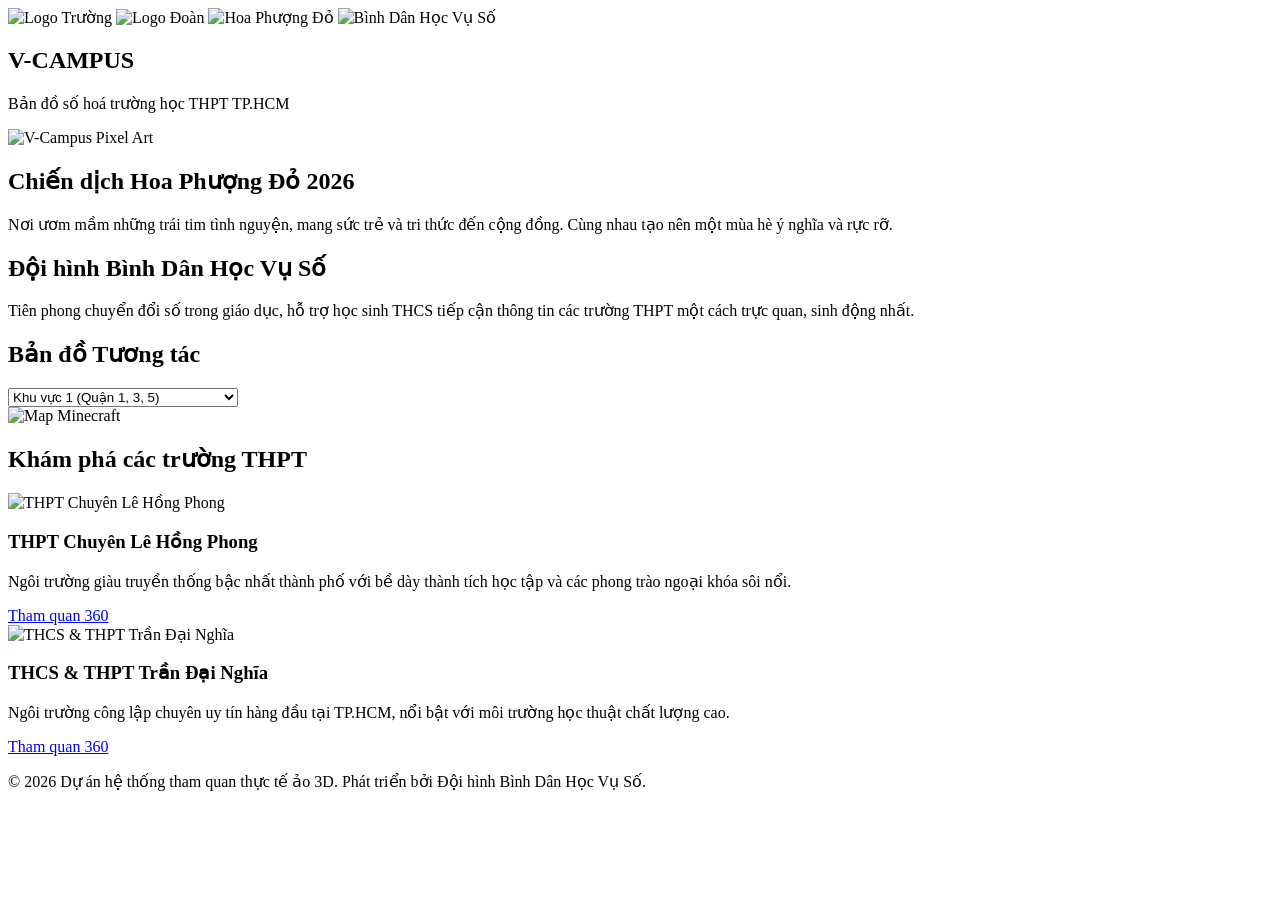
==== index.html @ 975e4f06 "Add files via upload" ====
<!DOCTYPE html>
<html lang="vi">
<head>
    <meta charset="UTF-8">
    <meta name="viewport" content="width=device-width, initial-scale=1.0">
    <title>V-CAMPUS | Hệ thống Tham quan Thực tế ảo</title>
    <link href="https://fonts.googleapis.com/css2?family=Inter:wght@400;600;800;900&display=swap" rel="stylesheet">
    <link rel="stylesheet" href="assets/css/style.css">
</head>
<body>

    <header class="header">
        <div class="container logo-container">
            <img src="assets/images/logos/truong.png" alt="Logo Trường" class="logo">
            <img src="assets/images/logos/doan.png" alt="Logo Đoàn" class="logo">
            <img src="assets/images/logos/hpd.png" alt="Hoa Phượng Đỏ" class="logo">
            <img src="assets/images/logos/bdhvs.png" alt="Bình Dân Học Vụ Số" class="logo watermark">
        </div>
    </header>

    <main class="container">

        <section class="hero-section">
            <h1 class="hero-title">V-CAMPUS</h1>
            <p class="hero-subtitle">Bản đồ số hoá trường học THPT TP.HCM</p>
            <img src="assets/images/anhchinh.png" alt="V-Campus Pixel Art" class="hero-image">
        </section>
        
        <section class="info-section">
            <div class="info-box campaign-hpd">
                <h2>Chiến dịch Hoa Phượng Đỏ 2026</h2>
                <p>Nơi ươm mầm những trái tim tình nguyện, mang sức trẻ và tri thức đến cộng đồng. Cùng nhau tạo nên một mùa hè ý nghĩa và rực rỡ.</p>
            </div>
            <div class="info-box squad-bdhvs">
                <h2>Đội hình Bình Dân Học Vụ Số</h2>
                <p>Tiên phong chuyển đổi số trong giáo dục, hỗ trợ học sinh THCS tiếp cận thông tin các trường THPT một cách trực quan, sinh động nhất.</p>
            </div>
        </section>

        <section class="map-section">
            <div class="map-header">
                <h2>Bản đồ Tương tác</h2>
                <select id="mapSelector" class="map-selector" aria-label="Chọn map">
                    <option value="khu_vuc_1">Khu vực 1 (Quận 1, 3, 5)</option>
                    <option value="khu_vuc_2">Khu vực 2 (Quận 10, 11, Tân Bình)</option>
                </select>
            </div>

            <div class="map-container" id="mapContainer">
                <img id="currentMapImage" src="assets/images/maps/map.jpg" alt="Map Minecraft" class="map-image">
                <div id="mapPinsArea"></div>
            </div>
        </section>

        <section class="schools-section">
            <h2 class="section-title">Khám phá các trường THPT</h2>
            <div class="card-grid">
                
                <div class="school-card">
                    <img src="assets/images/schools/lhp.png" alt="THPT Chuyên Lê Hồng Phong">
                    <div class="card-content">
                        <h3>THPT Chuyên Lê Hồng Phong</h3>
                        <p>Ngôi trường giàu truyền thống bậc nhất thành phố với bề dày thành tích học tập và các phong trào ngoại khóa sôi nổi.</p>
                        <a href="tour360.html?id=lehongphong" class="btn-primary">Tham quan 360</a>
                    </div>
                </div>

                <div class="school-card">
                    <img src="assets/images/schools/tdn.png" alt="THCS & THPT Trần Đại Nghĩa">
                    <div class="card-content">
                        <h3>THCS & THPT Trần Đại Nghĩa</h3>
                        <p>Ngôi trường công lập chuyên uy tín hàng đầu tại TP.HCM, nổi bật với môi trường học thuật chất lượng cao.</p>
                        <a href="tour360.html?id=trandainghia" class="btn-primary">Tham quan 360</a>
                    </div>
                </div>

            </div>
        </section>

    </main>

    <footer>
        <div class="container text-center">
            <p>© 2026 Dự án hệ thống tham quan thực tế ảo 3D. Phát triển bởi Đội hình Bình Dân Học Vụ Số.</p>
        </div>
    </footer>

    <script src="assets/js/main.js"></script>
</body>
</html>
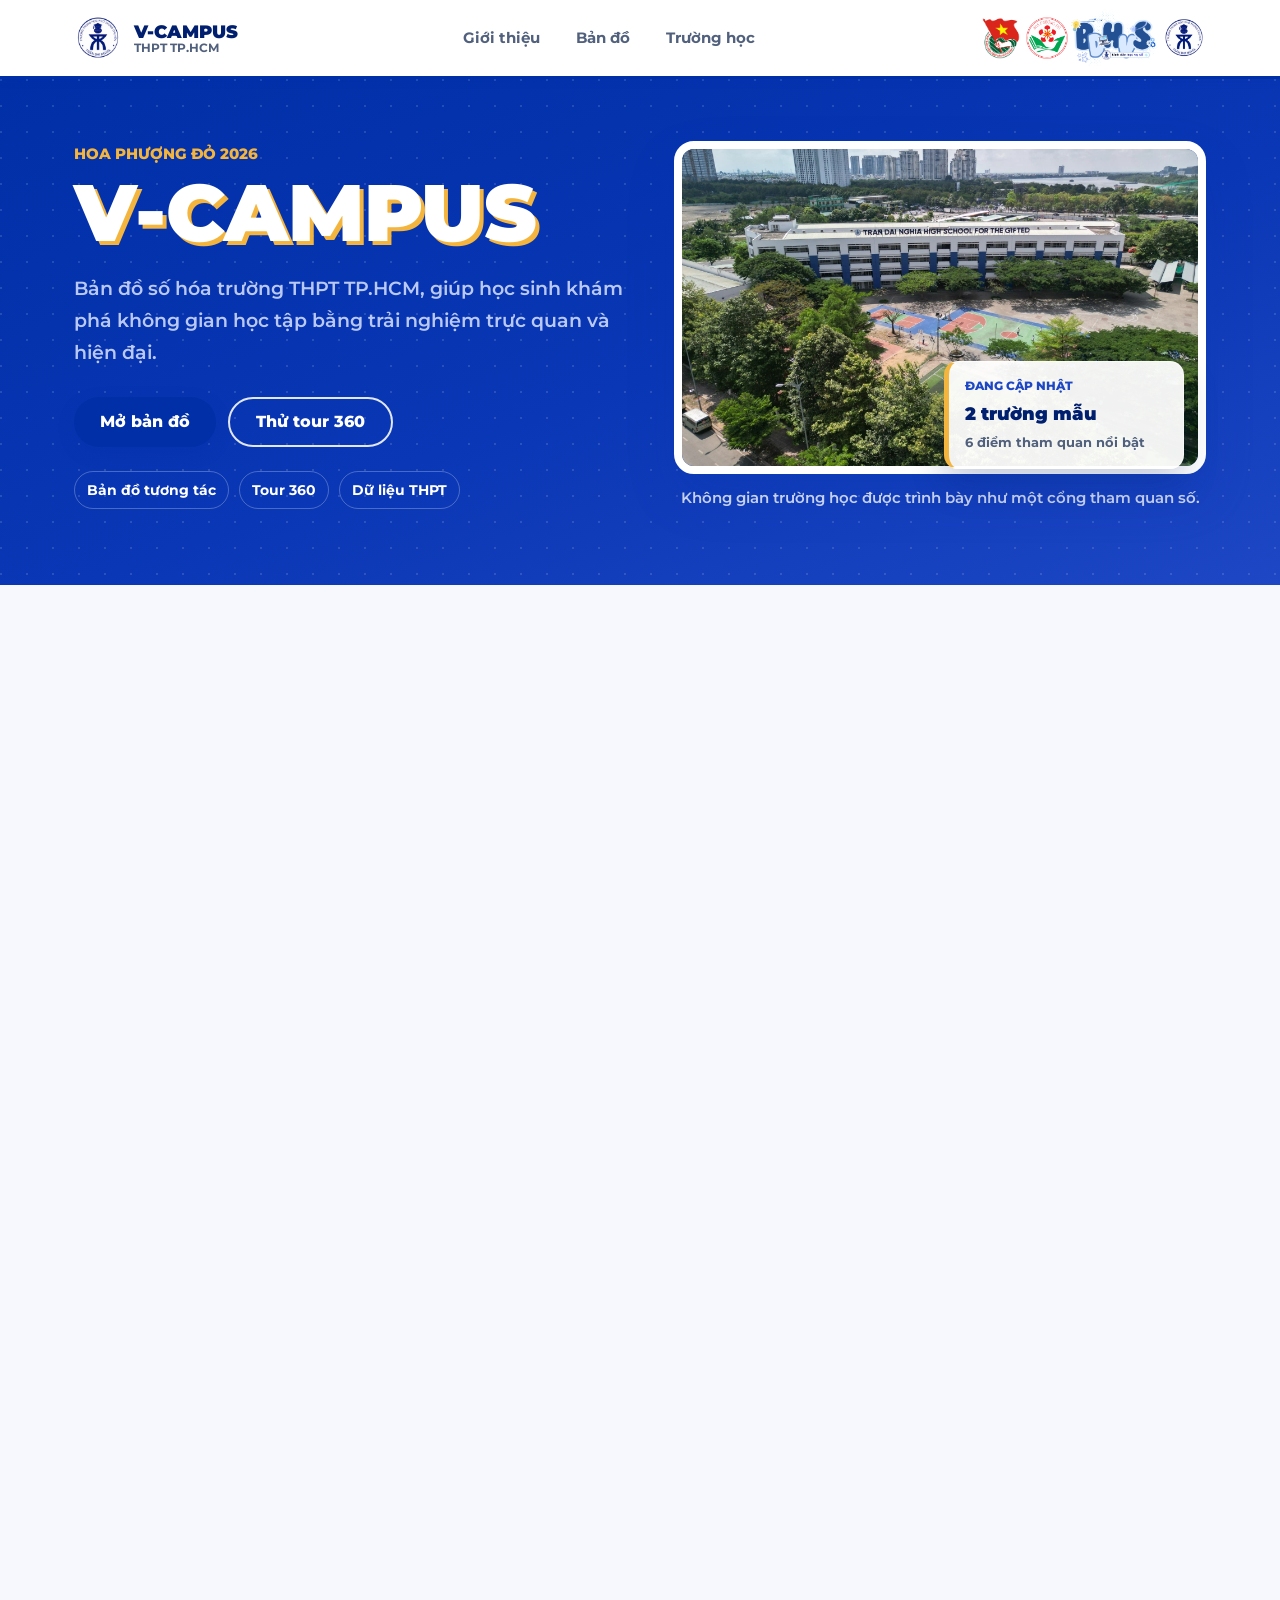
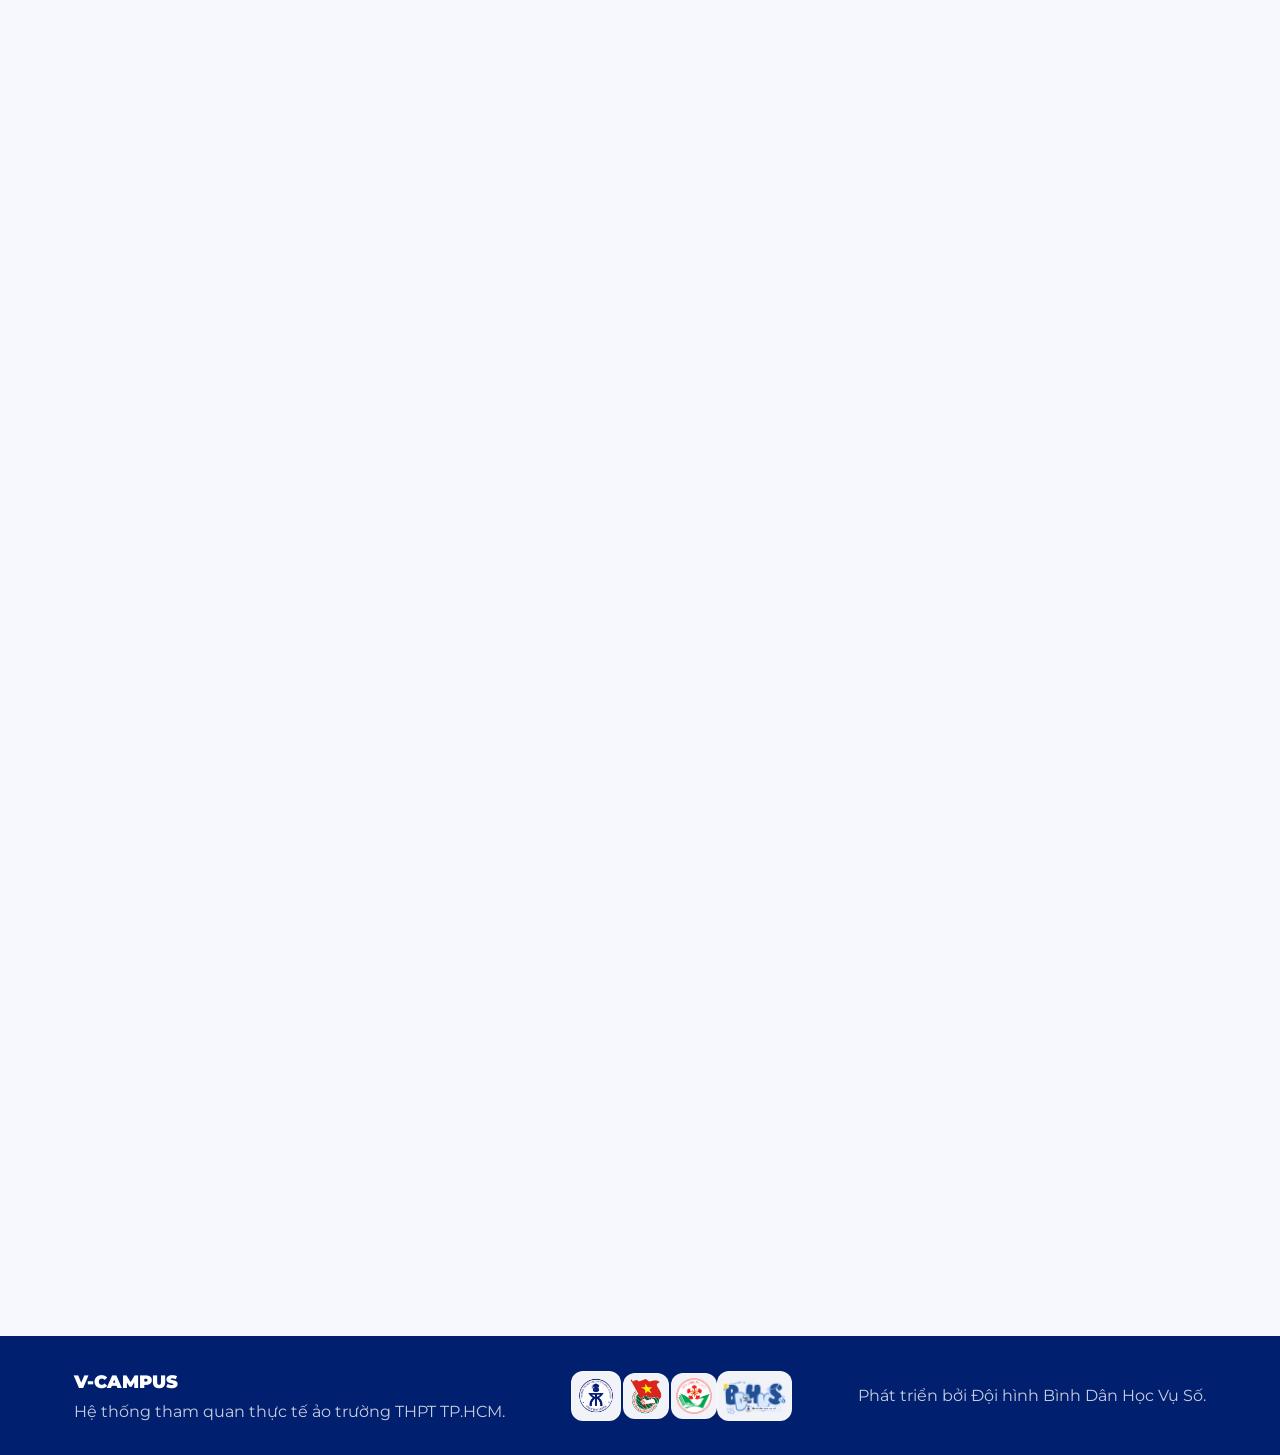
==== commit c1b77b99: "Update index.html" ====
--- a/index.html
+++ b/index.html
@@ -3,88 +3,197 @@
 <head>
     <meta charset="UTF-8">
     <meta name="viewport" content="width=device-width, initial-scale=1.0">
-    <title>V-CAMPUS | Hệ thống Tham quan Thực tế ảo</title>
-    <link href="https://fonts.googleapis.com/css2?family=Inter:wght@400;600;800;900&display=swap" rel="stylesheet">
+    <meta name="description" content="V-CAMPUS - bản đồ số hóa và trải nghiệm tham quan ảo các trường THPT tại TP.HCM.">
+    <title>V-CAMPUS | Bản đồ số hóa trường THPT TP.HCM</title>
+    <link href="https://fonts.googleapis.com/css2?family=Montserrat:wght@400;500;600;700;800;900&display=swap" rel="stylesheet">
     <link rel="stylesheet" href="assets/css/style.css">
 </head>
-<body>
+<body data-page="home">
+    <header class="site-header">
+        <div class="container header-inner">
+            <a class="brand" href="index.html" aria-label="V-CAMPUS trang chủ">
+                <img src="assets/images/logos/truong.png" alt="Logo Trường THPT chuyên Trần Đại Nghĩa" class="brand-logo">
+                <span class="brand-text">
+                    <strong>V-CAMPUS</strong>
+                    <small>THPT TP.HCM</small>
+                </span>
+            </a>
 
-    <header class="header">
-        <div class="container logo-container">
-            <img src="assets/images/logos/truong.png" alt="Logo Trường" class="logo">
-            <img src="assets/images/logos/doan.png" alt="Logo Đoàn" class="logo">
-            <img src="assets/images/logos/hpd.png" alt="Hoa Phượng Đỏ" class="logo">
-            <img src="assets/images/logos/bdhvs.png" alt="Bình Dân Học Vụ Số" class="logo watermark">
+            <nav class="site-nav" aria-label="Điều hướng chính">
+                <a href="#gioi-thieu">Giới thiệu</a>
+                <a href="#ban-do">Bản đồ</a>
+                <a href="#truong-hoc">Trường học</a>
+            </nav>
+
+            <div class="partner-logos" aria-label="Đơn vị đồng hành">
+                <img src="assets/images/logos/doan.png" alt="Logo Đoàn Thanh niên">
+                <img src="assets/images/logos/hpd.png" alt="Logo Hoa Phượng Đỏ">
+                <img src="assets/images/logos/bdhvs-tight.png" alt="Logo Bình Dân Học Vụ Số" class="logo-bdhvs">
+                <img src="assets/images/logos/truong.png" alt="Logo Trường THPT chuyên Trần Đại Nghĩa" class="logo-tdn">
+            </div>
         </div>
     </header>
 
-    <main class="container">
+    <main>
+        <section class="hero-section">
+            <div class="container hero-grid">
+                <div class="hero-copy">
+                    <p class="eyebrow">Hoa Phượng Đỏ 2026</p>
+                    <h1 class="hero-title">V-CAMPUS</h1>
+                    <p class="hero-subtitle">Bản đồ số hóa trường THPT TP.HCM, giúp học sinh khám phá không gian học tập bằng trải nghiệm trực quan và hiện đại.</p>
+                    <div class="hero-actions" aria-label="Hành động chính">
+                        <a href="#ban-do" class="btn btn-primary">Mở bản đồ</a>
+                        <a href="tour360.html?id=trandainghia" class="btn btn-ghost">Thử tour 360</a>
+                    </div>
+                    <div class="hero-tags" aria-label="Điểm nổi bật">
+                        <span>Bản đồ tương tác</span>
+                        <span>Tour 360</span>
+                        <span>Dữ liệu THPT</span>
+                    </div>
+                </div>
 
-        <section class="hero-section">
-            <h1 class="hero-title">V-CAMPUS</h1>
-            <p class="hero-subtitle">Bản đồ số hoá trường học THPT TP.HCM</p>
-            <img src="assets/images/anhchinh.png" alt="V-Campus Pixel Art" class="hero-image">
-        </section>
-        
-        <section class="info-section">
-            <div class="info-box campaign-hpd">
-                <h2>Chiến dịch Hoa Phượng Đỏ 2026</h2>
-                <p>Nơi ươm mầm những trái tim tình nguyện, mang sức trẻ và tri thức đến cộng đồng. Cùng nhau tạo nên một mùa hè ý nghĩa và rực rỡ.</p>
-            </div>
-            <div class="info-box squad-bdhvs">
-                <h2>Đội hình Bình Dân Học Vụ Số</h2>
-                <p>Tiên phong chuyển đổi số trong giáo dục, hỗ trợ học sinh THCS tiếp cận thông tin các trường THPT một cách trực quan, sinh động nhất.</p>
+                <figure class="hero-media">
+                    <img src="assets/images/anhchinh.png" alt="Toàn cảnh Trường THPT chuyên Trần Đại Nghĩa nhìn từ trên cao">
+                    <div class="hero-floating-panel" aria-label="Thông tin nhanh V-CAMPUS">
+                        <span>Đang cập nhật</span>
+                        <strong>2 trường mẫu</strong>
+                        <small>6 điểm tham quan nổi bật</small>
+                    </div>
+                    <figcaption>Không gian trường học được trình bày như một cổng tham quan số.</figcaption>
+                </figure>
             </div>
         </section>
 
-        <section class="map-section">
-            <div class="map-header">
-                <h2>Bản đồ Tương tác</h2>
-                <select id="mapSelector" class="map-selector" aria-label="Chọn map">
-                    <option value="khu_vuc_1">Khu vực 1 (Quận 1, 3, 5)</option>
-                    <option value="khu_vuc_2">Khu vực 2 (Quận 10, 11, Tân Bình)</option>
-                </select>
+        <section class="container info-section reveal" id="gioi-thieu">
+            <div class="section-heading">
+                <p class="section-kicker">Định hướng dự án</p>
+                <h2>Học sinh xem trường trước khi đặt chân đến trường</h2>
             </div>
 
-            <div class="map-container" id="mapContainer">
-                <img id="currentMapImage" src="assets/images/maps/map.jpg" alt="Map Minecraft" class="map-image">
-                <div id="mapPinsArea"></div>
+            <div class="info-grid">
+                <article class="info-panel campaign-hpd">
+                    <span class="panel-label">Chiến dịch</span>
+                    <h3>Hoa Phượng Đỏ 2026</h3>
+                    <p>Nơi sức trẻ tình nguyện kết nối với tri thức số, tạo nên một kênh tham khảo gần gũi cho học sinh THCS khi tìm hiểu môi trường THPT.</p>
+                </article>
+
+                <article class="info-panel squad-bdhvs">
+                    <span class="panel-label">Đội hình</span>
+                    <h3>Bình Dân Học Vụ Số</h3>
+                    <p>Tiên phong đưa chuyển đổi số vào hoạt động hướng nghiệp, giúp thông tin trường học trở nên sinh động, dễ tiếp cận và dễ so sánh hơn.</p>
+                </article>
+            </div>
+
+            <div class="process-strip" aria-label="Quy trình khám phá V-CAMPUS">
+                <div>
+                    <span>01</span>
+                    <strong>Chọn khu vực</strong>
+                    <p>Lọc nhanh cụm trường theo bản đồ minh họa.</p>
+                </div>
+                <div>
+                    <span>02</span>
+                    <strong>Xem thông tin</strong>
+                    <p>Đọc mô tả ngắn, quận và điểm nổi bật.</p>
+                </div>
+                <div>
+                    <span>03</span>
+                    <strong>Mở tour 360</strong>
+                    <p>Quan sát các điểm chính trong khuôn viên.</p>
+                </div>
             </div>
         </section>
 
-        <section class="schools-section">
-            <h2 class="section-title">Khám phá các trường THPT</h2>
-            <div class="card-grid">
-                
-                <div class="school-card">
-                    <img src="assets/images/schools/lhp.png" alt="THPT Chuyên Lê Hồng Phong">
-                    <div class="card-content">
-                        <h3>THPT Chuyên Lê Hồng Phong</h3>
-                        <p>Ngôi trường giàu truyền thống bậc nhất thành phố với bề dày thành tích học tập và các phong trào ngoại khóa sôi nổi.</p>
-                        <a href="tour360.html?id=lehongphong" class="btn-primary">Tham quan 360</a>
+        <section class="container map-section reveal" id="ban-do" aria-labelledby="mapTitle">
+            <div class="map-header">
+                <div class="section-heading">
+                    <p class="section-kicker">Khám phá theo khu vực</p>
+                    <h2 id="mapTitle">Bản đồ tương tác</h2>
+                </div>
+
+                <label class="selector-wrap" for="mapSelector">
+                    <span>Khu vực</span>
+                    <select id="mapSelector" class="map-selector">
+                        <option value="khu_vuc_1">Khu vực 1 - Trung tâm</option>
+                        <option value="khu_vuc_2">Khu vực 2 - Mở rộng</option>
+                    </select>
+                </label>
+            </div>
+
+            <div class="map-layout">
+                <div class="map-container" id="mapContainer">
+                    <img id="currentMapImage" src="assets/images/maps/map.png" alt="Bản đồ minh họa các điểm trường THPT" class="map-image">
+                    <div id="mapPinsArea" class="map-pins" aria-label="Các điểm trường trên bản đồ"></div>
+                    <div class="map-legend" aria-label="Chú giải bản đồ">
+                        <span><i class="dot dot-school"></i> Điểm trường</span>
+                        <span><i class="dot dot-active"></i> Đang chọn</span>
                     </div>
                 </div>
 
-                <div class="school-card">
-                    <img src="assets/images/schools/tdn.png" alt="THCS & THPT Trần Đại Nghĩa">
-                    <div class="card-content">
-                        <h3>THCS & THPT Trần Đại Nghĩa</h3>
-                        <p>Ngôi trường công lập chuyên uy tín hàng đầu tại TP.HCM, nổi bật với môi trường học thuật chất lượng cao.</p>
-                        <a href="tour360.html?id=trandainghia" class="btn-primary">Tham quan 360</a>
-                    </div>
-                </div>
-
+                <aside class="map-details" id="mapDetails" aria-live="polite">
+                    <span class="badge">Đang chọn</span>
+                    <h3>THPT chuyên Trần Đại Nghĩa</h3>
+                    <p>Chọn một điểm trên bản đồ để xem nhanh thông tin trường và mở trải nghiệm tham quan 360.</p>
+                    <a class="btn btn-primary" href="tour360.html?id=trandainghia">Mở tour 360</a>
+                </aside>
             </div>
         </section>
 
+        <section class="container schools-section" id="truong-hoc" aria-labelledby="schoolsTitle">
+            <div class="section-heading centered reveal">
+                <p class="section-kicker">Danh sách trường</p>
+                <h2 id="schoolsTitle">Khám phá các trường THPT</h2>
+            </div>
+
+            <div class="card-grid">
+                <article class="school-card reveal">
+                    <img src="assets/images/schools/lhp.png" alt="Khuôn viên Trường THPT chuyên Lê Hồng Phong">
+                    <div class="card-content">
+                        <span class="badge">Quận 5</span>
+                        <h3>THPT Chuyên Lê Hồng Phong</h3>
+                        <p>Ngôi trường giàu truyền thống bậc nhất thành phố với bề dày thành tích học tập và các phong trào ngoại khóa sôi nổi.</p>
+                        <div class="card-meta" aria-label="Thông tin nhanh">
+                            <span>Tour 360</span>
+                            <span>Trung tâm</span>
+                            <span>Ảnh thật</span>
+                        </div>
+                        <a href="tour360.html?id=lehongphong" class="btn btn-primary">Tham quan 360</a>
+                    </div>
+                </article>
+
+                <article class="school-card reveal">
+                    <img src="assets/images/schools/tdn.png" alt="Mặt tiền Trường THPT chuyên Trần Đại Nghĩa">
+                    <div class="card-content">
+                        <span class="badge">TP. Thủ Đức</span>
+                        <h3>THPT Chuyên Trần Đại Nghĩa</h3>
+                        <p>Môi trường học thuật chất lượng cao, nổi bật với định hướng phát triển năng lực, ngoại ngữ và trải nghiệm học sinh toàn diện.</p>
+                        <div class="card-meta" aria-label="Thông tin nhanh">
+                            <span>Tour 360</span>
+                            <span>Khu mới</span>
+                            <span>Bản đồ số</span>
+                        </div>
+                        <a href="tour360.html?id=trandainghia" class="btn btn-primary">Tham quan 360</a>
+                    </div>
+                </article>
+            </div>
+        </section>
     </main>
 
-    <footer>
-        <div class="container text-center">
-            <p>© 2026 Dự án hệ thống tham quan thực tế ảo 3D. Phát triển bởi Đội hình Bình Dân Học Vụ Số.</p>
+    <footer class="site-footer">
+        <div class="container footer-inner">
+            <div>
+                <strong>V-CAMPUS</strong>
+                <p>Hệ thống tham quan thực tế ảo trường THPT TP.HCM.</p>
+            </div>
+            <div class="footer-logos" aria-label="Logo đơn vị đồng hành">
+                <img src="assets/images/logos/truong.png" alt="Logo Trường THPT chuyên Trần Đại Nghĩa" class="logo-tdn">
+                <img src="assets/images/logos/doan.png" alt="Logo Đoàn Thanh niên">
+                <img src="assets/images/logos/hpd.png" alt="Logo Hoa Phượng Đỏ">
+                <img src="assets/images/logos/bdhvs-tight.png" alt="Logo Bình Dân Học Vụ Số" class="logo-bdhvs">
+            </div>
+            <p>Phát triển bởi Đội hình Bình Dân Học Vụ Số.</p>
         </div>
     </footer>
 
     <script src="assets/js/main.js"></script>
 </body>
-</html>+</html>
--- a/assets/css/style.css
+++ b/assets/css/style.css
@@ -0,0 +1,1075 @@
+:root {
+    --klein: #002FA7;
+    --klein-deep: #001F6E;
+    --klein-600: #1D47C4;
+    --klein-400: #5C7BE0;
+    --klein-200: #B9C8F4;
+    --klein-50: #EEF2FD;
+    --paper: #F6F8FE;
+    --white: #FFFFFF;
+    --gold: #F4B53F;
+    --hpd-red: #E63946;
+    --ink: #0E1B3D;
+    --ink-soft: #51607D;
+    --line: #E3E9F8;
+    --radius: 16px;
+    --shadow-sm: 0 2px 10px rgba(0, 47, 167, .06);
+    --shadow-md: 0 12px 30px rgba(0, 47, 167, .10);
+    --shadow-lg: 0 22px 50px rgba(0, 47, 167, .16);
+}
+
+* {
+    box-sizing: border-box;
+    margin: 0;
+    padding: 0;
+}
+
+html {
+    scroll-behavior: smooth;
+}
+
+body {
+    background: var(--paper);
+    color: var(--ink);
+    font-family: Montserrat, "Segoe UI", Arial, sans-serif;
+    font-size: 1.02rem;
+    line-height: 1.7;
+    letter-spacing: 0;
+}
+
+img {
+    display: block;
+    max-width: 100%;
+}
+
+a {
+    color: inherit;
+}
+
+button,
+select,
+a {
+    -webkit-tap-highlight-color: transparent;
+}
+
+button:focus-visible,
+select:focus-visible,
+a:focus-visible {
+    outline: 3px solid var(--klein-400);
+    outline-offset: 3px;
+}
+
+.container {
+    max-width: 1180px;
+    margin: 0 auto;
+    padding: 0 24px;
+}
+
+.site-header {
+    position: sticky;
+    top: 0;
+    z-index: 50;
+    background: rgba(255, 255, 255, .94);
+    border-bottom: 3px solid var(--klein);
+    box-shadow: var(--shadow-sm);
+    backdrop-filter: blur(14px);
+}
+
+.header-inner {
+    min-height: 76px;
+    display: grid;
+    grid-template-columns: auto 1fr auto;
+    align-items: center;
+    gap: 24px;
+}
+
+.brand {
+    display: inline-flex;
+    align-items: center;
+    gap: 12px;
+    color: var(--klein-deep);
+    text-decoration: none;
+}
+
+.brand-logo {
+    width: 48px;
+    height: 48px;
+    object-fit: contain;
+}
+
+.brand-text {
+    display: grid;
+    line-height: 1.1;
+}
+
+.brand-text strong {
+    font-size: 1.1rem;
+    font-weight: 900;
+}
+
+.brand-text small {
+    color: var(--ink-soft);
+    font-size: .76rem;
+    font-weight: 700;
+}
+
+.site-nav {
+    display: flex;
+    justify-content: center;
+    gap: 10px;
+}
+
+.site-nav a {
+    border-radius: 999px;
+    color: var(--ink-soft);
+    font-size: .95rem;
+    font-weight: 700;
+    padding: 8px 13px;
+    text-decoration: none;
+    transition: background .2s ease, color .2s ease;
+}
+
+.site-nav a:hover {
+    background: var(--klein-50);
+    color: var(--klein);
+}
+
+.partner-logos {
+    display: flex;
+    align-items: center;
+    justify-content: flex-end;
+    gap: 4px;
+}
+
+.partner-logos img {
+    width: 42px;
+    height: 42px;
+    object-fit: contain;
+}
+
+.partner-logos .logo-bdhvs {
+    width: auto;
+    height: 56px;
+    margin-left: -2px;
+    object-fit: contain;
+}
+
+.partner-logos .logo-tdn {
+    width: 44px;
+    height: 44px;
+    margin-left: -1px;
+    object-fit: contain;
+}
+
+.hero-section {
+    position: relative;
+    width: 100%;
+    margin: 0 0 58px;
+    overflow: hidden;
+    background:
+        radial-gradient(circle at 1px 1px, rgba(255, 255, 255, .13) 1px, transparent 0) 0 0 / 26px 26px,
+        linear-gradient(160deg, var(--klein) 0%, #0A37B5 55%, var(--klein-600) 100%);
+    color: var(--white);
+}
+
+.hero-grid {
+    display: grid;
+    grid-template-columns: minmax(0, 1fr) minmax(320px, .95fr);
+    align-items: center;
+    gap: 40px;
+    padding-top: 62px;
+    padding-bottom: 74px;
+}
+
+.eyebrow,
+.section-kicker,
+.panel-label {
+    color: var(--gold);
+    font-size: .92rem;
+    font-weight: 800;
+    text-transform: uppercase;
+}
+
+.hero-title {
+    margin-top: 8px;
+    color: var(--white);
+    font-size: 5rem;
+    font-weight: 900;
+    line-height: .95;
+    text-shadow: 4px 4px 0 var(--gold);
+}
+
+.hero-subtitle {
+    max-width: 620px;
+    margin-top: 22px;
+    color: var(--klein-200);
+    font-size: 1.18rem;
+    font-weight: 600;
+}
+
+.hero-actions {
+    display: flex;
+    flex-wrap: wrap;
+    gap: 12px;
+    margin-top: 28px;
+}
+
+.btn {
+    display: inline-flex;
+    align-items: center;
+    justify-content: center;
+    min-height: 48px;
+    border: 0;
+    border-radius: 999px;
+    cursor: pointer;
+    font: inherit;
+    font-weight: 800;
+    line-height: 1.2;
+    padding: 13px 26px;
+    text-align: center;
+    text-decoration: none;
+    transition: transform .25s ease, box-shadow .25s ease, background .25s ease, color .25s ease, border-color .25s ease;
+    white-space: normal;
+}
+
+.btn-primary {
+    background: var(--klein);
+    box-shadow: 0 6px 16px rgba(0, 47, 167, .28);
+    color: var(--white);
+}
+
+.btn-primary:hover {
+    background: var(--klein-deep);
+    box-shadow: 0 10px 22px rgba(0, 47, 167, .36);
+    transform: translateY(-2px);
+}
+
+.btn-ghost {
+    background: transparent;
+    border: 2px solid rgba(255, 255, 255, .88);
+    color: var(--white);
+}
+
+.btn-ghost:hover {
+    background: var(--white);
+    color: var(--klein);
+    transform: translateY(-2px);
+}
+
+.hero-tags {
+    display: flex;
+    flex-wrap: wrap;
+    gap: 10px;
+    margin-top: 24px;
+}
+
+.hero-tags span {
+    border: 1px solid rgba(255, 255, 255, .26);
+    border-radius: 999px;
+    color: var(--white);
+    font-size: .9rem;
+    font-weight: 700;
+    padding: 6px 12px;
+}
+
+.hero-media {
+    position: relative;
+    margin: 0;
+}
+
+.hero-media img {
+    width: 100%;
+    aspect-ratio: 16 / 10;
+    border: 8px solid var(--white);
+    border-radius: 20px;
+    box-shadow: var(--shadow-lg);
+    object-fit: cover;
+}
+
+.hero-media figcaption {
+    margin-top: 12px;
+    color: rgba(255, 255, 255, .76);
+    font-size: .92rem;
+    font-weight: 600;
+    text-align: center;
+}
+
+.hero-floating-panel {
+    position: absolute;
+    right: 22px;
+    bottom: 42px;
+    width: min(240px, calc(100% - 44px));
+    background: rgba(255, 255, 255, .94);
+    border: 1px solid rgba(255, 255, 255, .55);
+    border-left: 5px solid var(--gold);
+    border-radius: 14px;
+    box-shadow: 0 16px 34px rgba(0, 31, 110, .22);
+    color: var(--ink);
+    display: grid;
+    gap: 2px;
+    padding: 14px 16px;
+}
+
+.hero-floating-panel span {
+    color: var(--klein-600);
+    font-size: .75rem;
+    font-weight: 800;
+    text-transform: uppercase;
+}
+
+.hero-floating-panel strong {
+    color: var(--klein-deep);
+    font-size: 1.15rem;
+    font-weight: 900;
+}
+
+.hero-floating-panel small {
+    color: var(--ink-soft);
+    font-size: .8rem;
+    font-weight: 700;
+}
+
+.section-heading {
+    max-width: 720px;
+}
+
+.section-heading.centered {
+    margin: 0 auto 34px;
+    text-align: center;
+}
+
+.section-heading h2 {
+    color: var(--klein);
+    font-size: 2.2rem;
+    font-weight: 800;
+    line-height: 1.18;
+    margin-top: 6px;
+}
+
+.info-section {
+    background: var(--klein-50);
+    border: 1px solid var(--line);
+    border-radius: var(--radius);
+    box-shadow: var(--shadow-sm);
+    margin-bottom: 74px;
+    padding: 48px 40px;
+}
+
+.info-grid {
+    display: grid;
+    grid-template-columns: repeat(2, minmax(0, 1fr));
+    gap: 22px;
+    margin-top: 28px;
+}
+
+.info-panel {
+    background: var(--white);
+    border: 1px solid var(--line);
+    border-radius: var(--radius);
+    padding: 28px;
+}
+
+.info-panel h3 {
+    color: var(--klein);
+    font-size: 1.55rem;
+    font-weight: 800;
+    line-height: 1.24;
+    margin: 8px 0 10px;
+}
+
+.campaign-hpd h3 {
+    color: var(--hpd-red);
+}
+
+.info-panel p,
+.school-card p,
+.map-details p,
+.tour-copy p,
+.tour-info p,
+.site-footer p {
+    color: var(--ink-soft);
+}
+
+.process-strip {
+    display: grid;
+    grid-template-columns: repeat(3, minmax(0, 1fr));
+    gap: 12px;
+    margin-top: 22px;
+}
+
+.process-strip div {
+    background: var(--white);
+    border: 1px solid var(--line);
+    border-radius: 14px;
+    display: grid;
+    gap: 4px;
+    padding: 16px;
+}
+
+.process-strip span {
+    color: var(--gold);
+    font-size: .8rem;
+    font-weight: 900;
+}
+
+.process-strip strong {
+    color: var(--klein);
+    font-size: .98rem;
+    font-weight: 900;
+}
+
+.process-strip p {
+    color: var(--ink-soft);
+    font-size: .88rem;
+    font-weight: 600;
+    line-height: 1.5;
+}
+
+.map-section {
+    margin-bottom: 80px;
+}
+
+.map-header {
+    display: flex;
+    align-items: flex-end;
+    justify-content: space-between;
+    gap: 24px;
+    margin-bottom: 20px;
+}
+
+.selector-wrap {
+    display: grid;
+    gap: 6px;
+    min-width: 240px;
+}
+
+.selector-wrap span {
+    color: var(--ink-soft);
+    font-size: .9rem;
+    font-weight: 800;
+}
+
+.map-selector {
+    width: 100%;
+    appearance: none;
+    background: var(--white);
+    border: 2px solid var(--klein);
+    border-radius: 999px;
+    color: var(--klein);
+    cursor: pointer;
+    font: inherit;
+    font-weight: 800;
+    padding: 11px 42px 11px 18px;
+}
+
+.map-layout {
+    display: grid;
+    grid-template-columns: minmax(0, 1fr) 320px;
+    gap: 22px;
+    align-items: stretch;
+}
+
+.map-container {
+    position: relative;
+    overflow: hidden;
+    background: var(--klein-50);
+    border: 1px solid var(--line);
+    border-radius: 20px;
+    box-shadow: var(--shadow-md);
+    padding: 18px;
+}
+
+.map-image {
+    width: 100%;
+    min-height: 360px;
+    border-radius: 14px;
+    object-fit: contain;
+}
+
+.map-pins {
+    position: absolute;
+    inset: 18px;
+}
+
+.map-legend {
+    position: absolute;
+    left: 34px;
+    bottom: 34px;
+    display: flex;
+    flex-wrap: wrap;
+    gap: 8px;
+    background: rgba(255, 255, 255, .92);
+    border: 1px solid var(--line);
+    border-radius: 999px;
+    box-shadow: var(--shadow-sm);
+    padding: 8px 10px;
+}
+
+.map-legend span {
+    align-items: center;
+    color: var(--ink-soft);
+    display: inline-flex;
+    font-size: .78rem;
+    font-weight: 800;
+    gap: 6px;
+}
+
+.dot {
+    width: 10px;
+    height: 10px;
+    border-radius: 50%;
+    display: inline-block;
+}
+
+.dot-school {
+    background: var(--klein);
+}
+
+.dot-active {
+    background: var(--gold);
+}
+
+.map-pin {
+    position: absolute;
+    width: 24px;
+    height: 24px;
+    background: var(--klein);
+    border: 3px solid var(--white);
+    border-radius: 50%;
+    box-shadow: 0 4px 10px rgba(0, 31, 110, .45);
+    cursor: pointer;
+    transform: translate(-50%, -50%);
+    transition: transform .25s ease, background .25s ease;
+}
+
+.map-pin:hover,
+.map-pin:focus-visible,
+.map-pin.is-active {
+    background: var(--gold);
+    transform: translate(-50%, -50%) scale(1.55);
+}
+
+.map-pin::after {
+    position: absolute;
+    left: 50%;
+    top: -42px;
+    transform: translateX(-50%);
+    background: var(--klein-deep);
+    border-radius: 8px;
+    color: var(--white);
+    content: attr(data-title);
+    font-size: .78rem;
+    font-weight: 800;
+    opacity: 0;
+    padding: 6px 10px;
+    pointer-events: none;
+    transition: opacity .2s ease, top .2s ease;
+    white-space: nowrap;
+}
+
+.map-pin:hover::after,
+.map-pin:focus-visible::after,
+.map-pin.is-active::after {
+    opacity: 1;
+    top: -36px;
+}
+
+.map-details {
+    align-self: stretch;
+    background: var(--white);
+    border: 1px solid var(--line);
+    border-radius: var(--radius);
+    box-shadow: var(--shadow-sm);
+    display: flex;
+    flex-direction: column;
+    justify-content: center;
+    padding: 28px;
+}
+
+.map-details h3 {
+    color: var(--klein);
+    font-size: 1.45rem;
+    font-weight: 800;
+    line-height: 1.24;
+    margin: 14px 0 10px;
+}
+
+.map-details .btn {
+    align-self: flex-start;
+    margin-top: 22px;
+}
+
+.badge {
+    align-self: flex-start;
+    background: var(--klein-200);
+    border-radius: 999px;
+    color: var(--klein-deep);
+    display: inline-flex;
+    font-size: .82rem;
+    font-weight: 800;
+    line-height: 1.2;
+    padding: 6px 12px;
+}
+
+.schools-section {
+    margin-bottom: 84px;
+}
+
+.card-grid {
+    display: grid;
+    grid-template-columns: repeat(2, minmax(0, 1fr));
+    gap: 28px;
+}
+
+.school-card {
+    overflow: hidden;
+    background: var(--white);
+    border: 1px solid var(--line);
+    border-radius: var(--radius);
+    box-shadow: var(--shadow-sm);
+    display: flex;
+    flex-direction: column;
+    transition: transform .25s ease, border-color .25s ease, box-shadow .25s ease;
+}
+
+.school-card:hover {
+    border-color: var(--klein-400);
+    box-shadow: 0 18px 36px rgba(0, 47, 167, .14);
+    transform: translateY(-8px);
+}
+
+.school-card img {
+    width: 100%;
+    aspect-ratio: 16 / 9;
+    object-fit: cover;
+}
+
+.card-content {
+    display: flex;
+    flex: 1;
+    flex-direction: column;
+    padding: 26px;
+}
+
+.card-content h3 {
+    color: var(--klein);
+    font-size: 1.3rem;
+    font-weight: 800;
+    line-height: 1.25;
+    margin: 12px 0 10px;
+}
+
+.card-content p {
+    flex: 1;
+    margin-bottom: 16px;
+}
+
+.card-content .btn {
+    align-self: flex-start;
+}
+
+.card-meta,
+.tour-status-row {
+    display: flex;
+    flex-wrap: wrap;
+    gap: 8px;
+}
+
+.card-meta {
+    margin-bottom: 22px;
+}
+
+.card-meta span,
+.tour-status-row span {
+    border: 1px solid var(--line);
+    border-radius: 999px;
+    color: var(--klein-deep);
+    font-size: .78rem;
+    font-weight: 800;
+    line-height: 1.2;
+    padding: 6px 10px;
+}
+
+.card-meta span {
+    background: var(--klein-50);
+}
+
+.site-footer {
+    background: var(--klein-deep);
+    color: var(--white);
+    padding: 30px 0;
+}
+
+.footer-inner {
+    display: flex;
+    align-items: center;
+    justify-content: space-between;
+    gap: 24px;
+}
+
+.site-footer strong {
+    font-size: 1.15rem;
+    font-weight: 900;
+}
+
+.site-footer p {
+    color: rgba(255, 255, 255, .78);
+}
+
+.footer-logos {
+    display: flex;
+    align-items: center;
+    justify-content: center;
+    gap: 2px;
+    flex-shrink: 0;
+}
+
+.footer-logos img {
+    width: 46px;
+    height: 46px;
+    object-fit: contain;
+    background: rgba(255, 255, 255, .95);
+    border: 1px solid rgba(255, 255, 255, .22);
+    border-radius: 12px;
+    padding: 4px;
+}
+
+.footer-logos .logo-tdn {
+    width: 50px;
+    height: 50px;
+}
+
+.footer-logos .logo-bdhvs {
+    width: auto;
+    height: 50px;
+    margin-left: -2px;
+    padding: 3px;
+}
+
+.reveal {
+    opacity: 0;
+    transform: translateY(24px);
+    transition: opacity .6s ease, transform .6s ease;
+}
+
+.reveal.in {
+    opacity: 1;
+    transform: none;
+}
+
+.tour-page {
+    min-height: 100vh;
+}
+
+.tour-hero {
+    background:
+        radial-gradient(circle at 1px 1px, rgba(255, 255, 255, .12) 1px, transparent 0) 0 0 / 26px 26px,
+        linear-gradient(160deg, var(--klein-deep), var(--klein));
+    color: var(--white);
+    padding: 48px 0 56px;
+}
+
+.tour-topbar {
+    align-items: center;
+    display: flex;
+    justify-content: space-between;
+    gap: 18px;
+    margin-bottom: 34px;
+}
+
+.back-link {
+    color: var(--white);
+    font-weight: 800;
+    text-decoration: none;
+}
+
+.tour-selector {
+    max-width: 320px;
+}
+
+.tour-selector .map-selector {
+    border-color: rgba(255, 255, 255, .82);
+}
+
+.tour-grid {
+    align-items: center;
+    display: grid;
+    grid-template-columns: minmax(0, .85fr) minmax(360px, 1fr);
+    gap: 34px;
+}
+
+.tour-copy h1 {
+    font-size: 3.35rem;
+    font-weight: 900;
+    line-height: 1.05;
+    margin: 8px 0 18px;
+}
+
+.tour-copy p {
+    color: var(--klein-200);
+    font-weight: 600;
+}
+
+.tour-status-row {
+    margin-top: 22px;
+}
+
+.tour-status-row span {
+    background: rgba(255, 255, 255, .12);
+    border-color: rgba(255, 255, 255, .22);
+    color: var(--white);
+}
+
+.tour-viewer {
+    position: relative;
+    overflow: hidden;
+    min-height: 390px;
+    background: var(--klein-deep);
+    border: 8px solid var(--white);
+    border-radius: 20px;
+    box-shadow: var(--shadow-lg);
+}
+
+.tour-viewer img {
+    width: 100%;
+    height: 100%;
+    min-height: 390px;
+    object-fit: cover;
+    transition: transform 1.2s ease;
+}
+
+.tour-viewer:hover img {
+    transform: scale(1.04);
+}
+
+.hotspot {
+    position: absolute;
+    width: 34px;
+    height: 34px;
+    background: var(--gold);
+    border: 3px solid var(--white);
+    border-radius: 50%;
+    box-shadow: 0 10px 20px rgba(0, 31, 110, .28);
+    cursor: pointer;
+    transform: translate(-50%, -50%);
+}
+
+.hotspot::after {
+    position: absolute;
+    inset: -9px;
+    border: 1px solid rgba(255, 255, 255, .8);
+    border-radius: 50%;
+    content: "";
+}
+
+.hotspot:hover,
+.hotspot:focus-visible,
+.hotspot.is-active {
+    background: var(--klein);
+}
+
+.tour-info {
+    background: var(--white);
+    border: 1px solid var(--line);
+    border-radius: var(--radius);
+    box-shadow: var(--shadow-md);
+    margin: -28px auto 72px;
+    padding: 28px;
+    position: relative;
+}
+
+.tour-info h2 {
+    color: var(--klein);
+    font-size: 1.55rem;
+    line-height: 1.25;
+    margin-bottom: 8px;
+}
+
+.tour-info-list {
+    display: grid;
+    gap: 12px;
+    grid-template-columns: repeat(3, minmax(0, 1fr));
+    margin-top: 24px;
+}
+
+.tour-info-list div {
+    background: var(--klein-50);
+    border-radius: 12px;
+    padding: 16px;
+}
+
+.tour-info-list strong {
+    color: var(--klein);
+    display: block;
+    font-size: .9rem;
+}
+
+@media (max-width: 1040px) {
+    .header-inner {
+        grid-template-columns: 1fr;
+        gap: 12px;
+        padding-bottom: 14px;
+        padding-top: 14px;
+    }
+
+    .brand,
+    .site-nav,
+    .partner-logos {
+        justify-content: center;
+    }
+
+    .hero-grid,
+    .map-layout,
+    .tour-grid {
+        grid-template-columns: 1fr;
+    }
+
+    .map-details {
+        justify-content: flex-start;
+    }
+}
+
+@media (max-width: 780px) {
+    body {
+        font-size: 1rem;
+    }
+
+    .container {
+        padding: 0 18px;
+    }
+
+    .site-nav {
+        flex-wrap: wrap;
+    }
+
+    .header-inner {
+        gap: 8px;
+        min-height: 0;
+        padding-bottom: 10px;
+        padding-top: 10px;
+    }
+
+    .partner-logos {
+        display: none;
+    }
+
+    .hero-section {
+        margin-bottom: 28px;
+    }
+
+    .hero-grid {
+        gap: 18px;
+        padding-top: 30px;
+        padding-bottom: 38px;
+    }
+
+    .hero-title {
+        font-size: 2.85rem;
+    }
+
+    .hero-subtitle {
+        font-size: 1.02rem;
+        line-height: 1.55;
+        margin-top: 14px;
+    }
+
+    .hero-actions {
+        margin-top: 18px;
+    }
+
+    .hero-floating-panel,
+    .hero-tags,
+    .hero-media figcaption {
+        display: none;
+    }
+
+    .hero-media img {
+        border-width: 6px;
+        max-height: 175px;
+    }
+
+    .btn {
+        min-height: 44px;
+        padding: 11px 20px;
+    }
+
+    .section-heading h2 {
+        font-size: 1.75rem;
+    }
+
+    .info-section {
+        padding: 30px 20px;
+    }
+
+    .info-grid,
+    .process-strip,
+    .card-grid,
+    .tour-info-list {
+        grid-template-columns: 1fr;
+    }
+
+    .map-header,
+    .footer-inner,
+    .tour-topbar {
+        align-items: stretch;
+        flex-direction: column;
+    }
+
+    .selector-wrap,
+    .tour-selector {
+        max-width: none;
+        width: 100%;
+    }
+
+    .map-container {
+        padding: 12px;
+    }
+
+    .map-pins {
+        inset: 12px;
+    }
+
+    .map-legend {
+        left: 20px;
+        right: 20px;
+        bottom: 20px;
+        border-radius: 14px;
+        justify-content: center;
+    }
+
+    .map-image {
+        min-height: 260px;
+    }
+
+    .map-pin::after {
+        display: none;
+    }
+
+    .tour-copy h1 {
+        font-size: 2.35rem;
+    }
+
+    .tour-viewer,
+    .tour-viewer img {
+        min-height: 280px;
+    }
+}
+
+@media (prefers-reduced-motion: reduce) {
+    html {
+        scroll-behavior: auto;
+    }
+
+    *,
+    *::before,
+    *::after {
+        transition-duration: .01ms !important;
+        animation-duration: .01ms !important;
+        animation-iteration-count: 1 !important;
+    }
+
+    .reveal {
+        opacity: 1;
+        transform: none;
+    }
+}
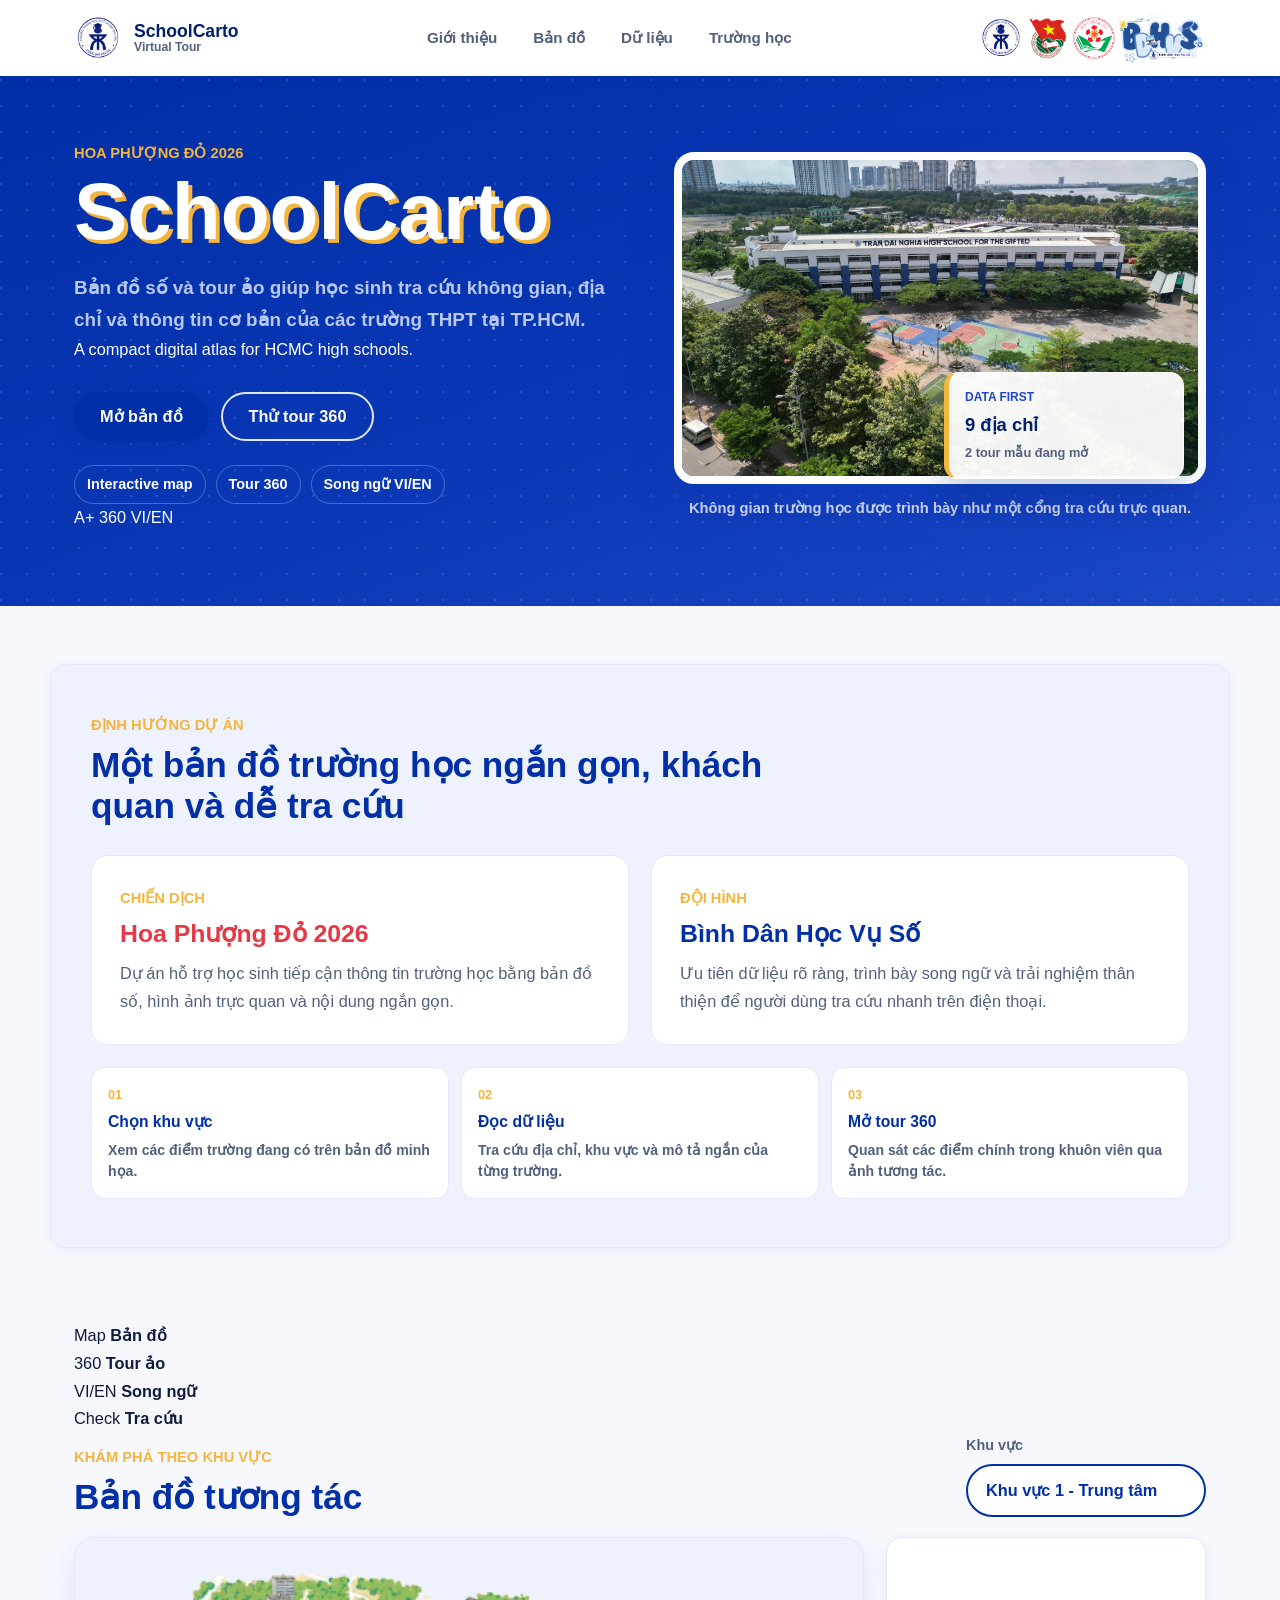
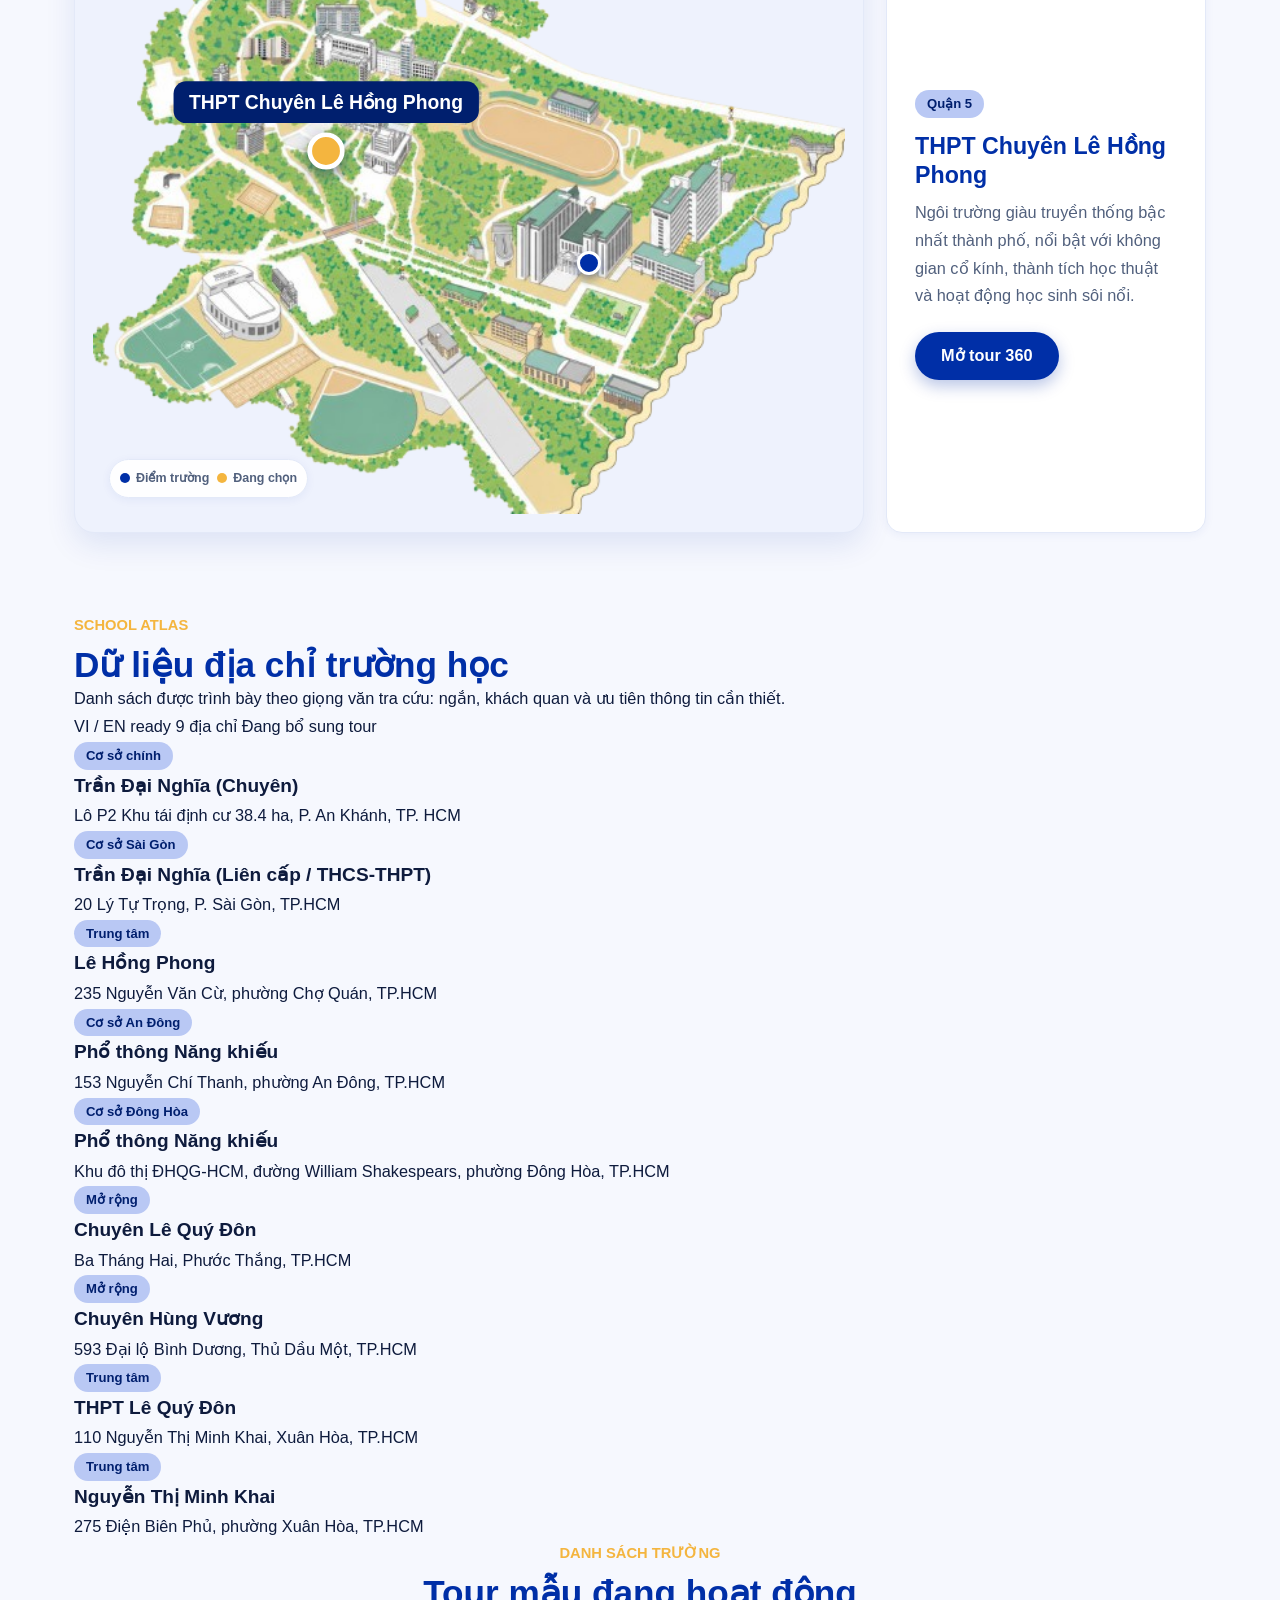
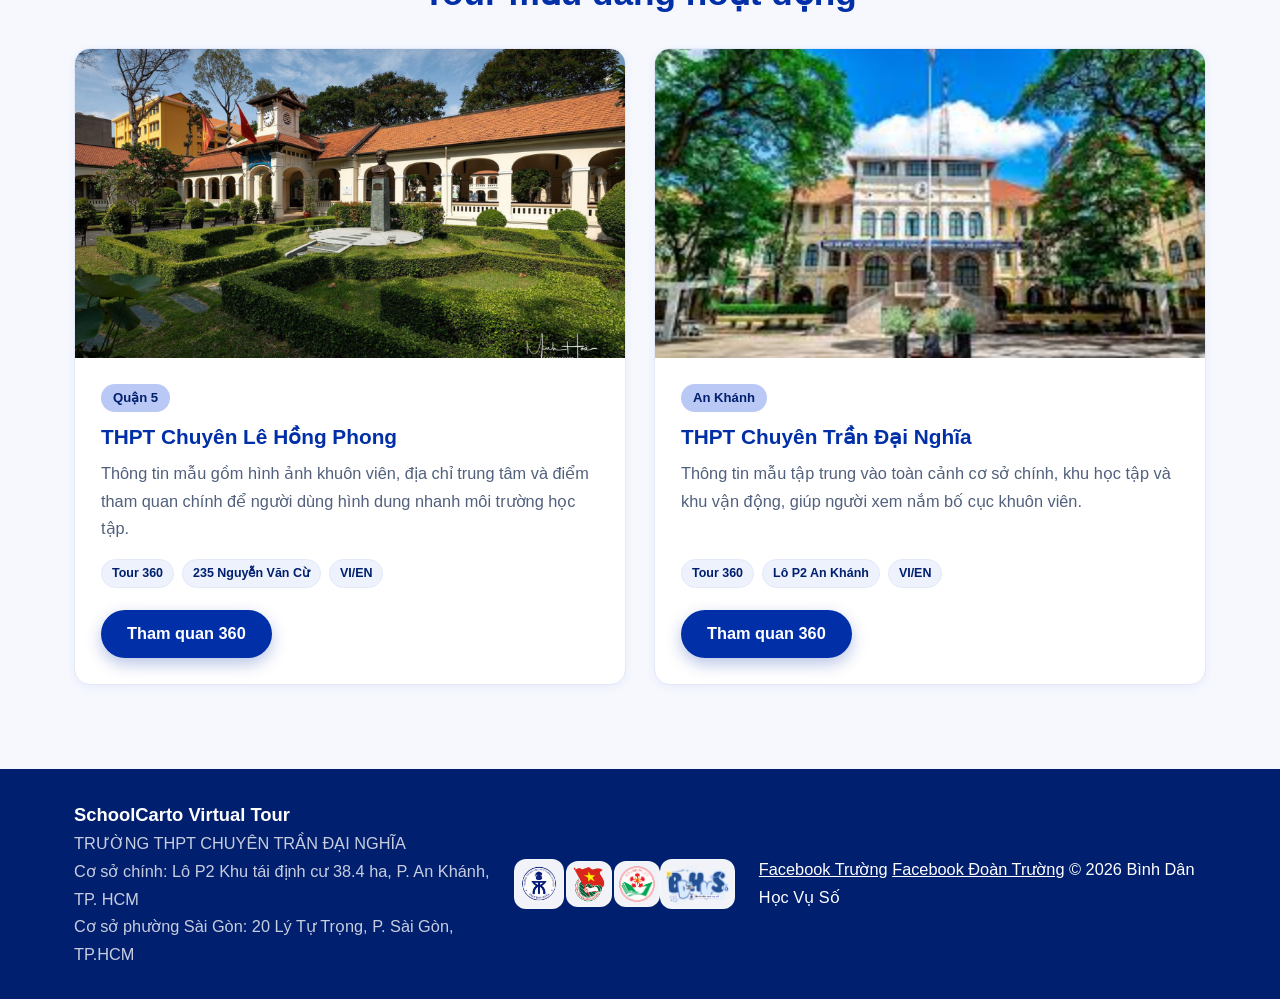
==== commit 345507c6: "Update index.html" ====
--- a/index.html
+++ b/index.html
@@ -3,33 +3,34 @@
 <head>
     <meta charset="UTF-8">
     <meta name="viewport" content="width=device-width, initial-scale=1.0">
-    <meta name="description" content="V-CAMPUS - bản đồ số hóa và trải nghiệm tham quan ảo các trường THPT tại TP.HCM.">
-    <title>V-CAMPUS | Bản đồ số hóa trường THPT TP.HCM</title>
-    <link href="https://fonts.googleapis.com/css2?family=Montserrat:wght@400;500;600;700;800;900&display=swap" rel="stylesheet">
+    <meta name="description" content="SchoolCarto Virtual Tour - bản đồ số hóa và dữ liệu tham quan trường THPT tại TP.HCM.">
+    <title>SchoolCarto Virtual Tour | Bản đồ số trường THPT TP.HCM</title>
+    <link href="https://fonts.googleapis.com/css2?family=Noto+Serif:wght@400;500;600;700;800&family=Sigmar+One&display=swap" rel="stylesheet">
     <link rel="stylesheet" href="assets/css/style.css">
 </head>
 <body data-page="home">
     <header class="site-header">
         <div class="container header-inner">
-            <a class="brand" href="index.html" aria-label="V-CAMPUS trang chủ">
+            <a class="brand" href="index.html" aria-label="SchoolCarto Virtual Tour trang chủ">
                 <img src="assets/images/logos/truong.png" alt="Logo Trường THPT chuyên Trần Đại Nghĩa" class="brand-logo">
                 <span class="brand-text">
-                    <strong>V-CAMPUS</strong>
-                    <small>THPT TP.HCM</small>
+                    <strong>SchoolCarto</strong>
+                    <small>Virtual Tour</small>
                 </span>
             </a>
 
             <nav class="site-nav" aria-label="Điều hướng chính">
                 <a href="#gioi-thieu">Giới thiệu</a>
                 <a href="#ban-do">Bản đồ</a>
+                <a href="#du-lieu">Dữ liệu</a>
                 <a href="#truong-hoc">Trường học</a>
             </nav>
 
             <div class="partner-logos" aria-label="Đơn vị đồng hành">
+                <img src="assets/images/logos/truong.png" alt="Logo Trường THPT chuyên Trần Đại Nghĩa" class="logo-tdn">
                 <img src="assets/images/logos/doan.png" alt="Logo Đoàn Thanh niên">
                 <img src="assets/images/logos/hpd.png" alt="Logo Hoa Phượng Đỏ">
                 <img src="assets/images/logos/bdhvs-tight.png" alt="Logo Bình Dân Học Vụ Số" class="logo-bdhvs">
-                <img src="assets/images/logos/truong.png" alt="Logo Trường THPT chuyên Trần Đại Nghĩa" class="logo-tdn">
             </div>
         </div>
     </header>
@@ -39,27 +40,34 @@
             <div class="container hero-grid">
                 <div class="hero-copy">
                     <p class="eyebrow">Hoa Phượng Đỏ 2026</p>
-                    <h1 class="hero-title">V-CAMPUS</h1>
-                    <p class="hero-subtitle">Bản đồ số hóa trường THPT TP.HCM, giúp học sinh khám phá không gian học tập bằng trải nghiệm trực quan và hiện đại.</p>
+                    <h1 class="hero-title">SchoolCarto</h1>
+                    <p class="hero-subtitle">Bản đồ số và tour ảo giúp học sinh tra cứu không gian, địa chỉ và thông tin cơ bản của các trường THPT tại TP.HCM.</p>
+                    <p class="hero-subtitle-en">A compact digital atlas for HCMC high schools.</p>
                     <div class="hero-actions" aria-label="Hành động chính">
                         <a href="#ban-do" class="btn btn-primary">Mở bản đồ</a>
                         <a href="tour360.html?id=trandainghia" class="btn btn-ghost">Thử tour 360</a>
                     </div>
                     <div class="hero-tags" aria-label="Điểm nổi bật">
-                        <span>Bản đồ tương tác</span>
+                        <span>Interactive map</span>
                         <span>Tour 360</span>
-                        <span>Dữ liệu THPT</span>
+                        <span>Song ngữ VI/EN</span>
+                    </div>
+                    <div class="hero-sticker-row" aria-hidden="true">
+                        <span>A+</span>
+                        <span>360</span>
+                        <span>VI/EN</span>
                     </div>
                 </div>
 
                 <figure class="hero-media">
                     <img src="assets/images/anhchinh.png" alt="Toàn cảnh Trường THPT chuyên Trần Đại Nghĩa nhìn từ trên cao">
-                    <div class="hero-floating-panel" aria-label="Thông tin nhanh V-CAMPUS">
-                        <span>Đang cập nhật</span>
-                        <strong>2 trường mẫu</strong>
-                        <small>6 điểm tham quan nổi bật</small>
-                    </div>
-                    <figcaption>Không gian trường học được trình bày như một cổng tham quan số.</figcaption>
+                    <div class="pin-mascot" aria-hidden="true"><span></span></div>
+                    <div class="hero-floating-panel" aria-label="Thông tin nhanh SchoolCarto">
+                        <span>Data first</span>
+                        <strong>9 địa chỉ</strong>
+                        <small>2 tour mẫu đang mở</small>
+                    </div>
+                    <figcaption>Không gian trường học được trình bày như một cổng tra cứu trực quan.</figcaption>
                 </figure>
             </div>
         </section>
@@ -67,39 +75,58 @@
         <section class="container info-section reveal" id="gioi-thieu">
             <div class="section-heading">
                 <p class="section-kicker">Định hướng dự án</p>
-                <h2>Học sinh xem trường trước khi đặt chân đến trường</h2>
+                <h2>Một bản đồ trường học ngắn gọn, khách quan và dễ tra cứu</h2>
             </div>
 
             <div class="info-grid">
                 <article class="info-panel campaign-hpd">
                     <span class="panel-label">Chiến dịch</span>
                     <h3>Hoa Phượng Đỏ 2026</h3>
-                    <p>Nơi sức trẻ tình nguyện kết nối với tri thức số, tạo nên một kênh tham khảo gần gũi cho học sinh THCS khi tìm hiểu môi trường THPT.</p>
+                    <p>Dự án hỗ trợ học sinh tiếp cận thông tin trường học bằng bản đồ số, hình ảnh trực quan và nội dung ngắn gọn.</p>
                 </article>
 
                 <article class="info-panel squad-bdhvs">
                     <span class="panel-label">Đội hình</span>
                     <h3>Bình Dân Học Vụ Số</h3>
-                    <p>Tiên phong đưa chuyển đổi số vào hoạt động hướng nghiệp, giúp thông tin trường học trở nên sinh động, dễ tiếp cận và dễ so sánh hơn.</p>
-                </article>
-            </div>
-
-            <div class="process-strip" aria-label="Quy trình khám phá V-CAMPUS">
+                    <p>Ưu tiên dữ liệu rõ ràng, trình bày song ngữ và trải nghiệm thân thiện để người dùng tra cứu nhanh trên điện thoại.</p>
+                </article>
+            </div>
+
+            <div class="process-strip" aria-label="Quy trình khám phá SchoolCarto">
                 <div>
                     <span>01</span>
                     <strong>Chọn khu vực</strong>
-                    <p>Lọc nhanh cụm trường theo bản đồ minh họa.</p>
+                    <p>Xem các điểm trường đang có trên bản đồ minh họa.</p>
                 </div>
                 <div>
                     <span>02</span>
-                    <strong>Xem thông tin</strong>
-                    <p>Đọc mô tả ngắn, quận và điểm nổi bật.</p>
+                    <strong>Đọc dữ liệu</strong>
+                    <p>Tra cứu địa chỉ, khu vực và mô tả ngắn của từng trường.</p>
                 </div>
                 <div>
                     <span>03</span>
                     <strong>Mở tour 360</strong>
-                    <p>Quan sát các điểm chính trong khuôn viên.</p>
-                </div>
+                    <p>Quan sát các điểm chính trong khuôn viên qua ảnh tương tác.</p>
+                </div>
+            </div>
+        </section>
+
+        <section class="container playful-strip reveal" aria-label="Các điểm nhấn trực quan">
+            <div class="play-token">
+                <span>Map</span>
+                <strong>Bản đồ</strong>
+            </div>
+            <div class="play-token">
+                <span>360</span>
+                <strong>Tour ảo</strong>
+            </div>
+            <div class="play-token">
+                <span>VI/EN</span>
+                <strong>Song ngữ</strong>
+            </div>
+            <div class="play-token">
+                <span>Check</span>
+                <strong>Tra cứu</strong>
             </div>
         </section>
 
@@ -121,8 +148,10 @@
 
             <div class="map-layout">
                 <div class="map-container" id="mapContainer">
-                    <img id="currentMapImage" src="assets/images/maps/map.png" alt="Bản đồ minh họa các điểm trường THPT" class="map-image">
-                    <div id="mapPinsArea" class="map-pins" aria-label="Các điểm trường trên bản đồ"></div>
+                    <div class="map-stage">
+                        <img id="currentMapImage" src="assets/images/maps/map.png" alt="Bản đồ minh họa các điểm trường THPT" class="map-image">
+                        <div id="mapPinsArea" class="map-pins" aria-label="Các điểm trường trên bản đồ"></div>
+                    </div>
                     <div class="map-legend" aria-label="Chú giải bản đồ">
                         <span><i class="dot dot-school"></i> Điểm trường</span>
                         <span><i class="dot dot-active"></i> Đang chọn</span>
@@ -138,10 +167,72 @@
             </div>
         </section>
 
+        <section class="container data-section reveal" id="du-lieu" aria-labelledby="dataTitle">
+            <div class="section-heading">
+                <p class="section-kicker">School atlas</p>
+                <h2 id="dataTitle">Dữ liệu địa chỉ trường học</h2>
+                <p class="section-note">Danh sách được trình bày theo giọng văn tra cứu: ngắn, khách quan và ưu tiên thông tin cần thiết.</p>
+            </div>
+
+            <div class="data-toolbar" aria-label="Trạng thái dữ liệu">
+                <span>VI / EN ready</span>
+                <span>9 địa chỉ</span>
+                <span>Đang bổ sung tour</span>
+            </div>
+
+            <div class="address-grid" aria-label="Danh sách địa chỉ trường">
+                <article class="address-card featured">
+                    <span class="badge">Cơ sở chính</span>
+                    <h3>Trần Đại Nghĩa (Chuyên)</h3>
+                    <p>Lô P2 Khu tái định cư 38.4 ha, P. An Khánh, TP. HCM</p>
+                </article>
+                <article class="address-card">
+                    <span class="badge">Cơ sở Sài Gòn</span>
+                    <h3>Trần Đại Nghĩa (Liên cấp / THCS-THPT)</h3>
+                    <p>20 Lý Tự Trọng, P. Sài Gòn, TP.HCM</p>
+                </article>
+                <article class="address-card">
+                    <span class="badge">Trung tâm</span>
+                    <h3>Lê Hồng Phong</h3>
+                    <p>235 Nguyễn Văn Cừ, phường Chợ Quán, TP.HCM</p>
+                </article>
+                <article class="address-card">
+                    <span class="badge">Cơ sở An Đông</span>
+                    <h3>Phổ thông Năng khiếu</h3>
+                    <p>153 Nguyễn Chí Thanh, phường An Đông, TP.HCM</p>
+                </article>
+                <article class="address-card">
+                    <span class="badge">Cơ sở Đông Hòa</span>
+                    <h3>Phổ thông Năng khiếu</h3>
+                    <p>Khu đô thị ĐHQG-HCM, đường William Shakespears, phường Đông Hòa, TP.HCM</p>
+                </article>
+                <article class="address-card">
+                    <span class="badge">Mở rộng</span>
+                    <h3>Chuyên Lê Quý Đôn</h3>
+                    <p>Ba Tháng Hai, Phước Thắng, TP.HCM</p>
+                </article>
+                <article class="address-card">
+                    <span class="badge">Mở rộng</span>
+                    <h3>Chuyên Hùng Vương</h3>
+                    <p>593 Đại lộ Bình Dương, Thủ Dầu Một, TP.HCM</p>
+                </article>
+                <article class="address-card">
+                    <span class="badge">Trung tâm</span>
+                    <h3>THPT Lê Quý Đôn</h3>
+                    <p>110 Nguyễn Thị Minh Khai, Xuân Hòa, TP.HCM</p>
+                </article>
+                <article class="address-card">
+                    <span class="badge">Trung tâm</span>
+                    <h3>Nguyễn Thị Minh Khai</h3>
+                    <p>275 Điện Biên Phủ, phường Xuân Hòa, TP.HCM</p>
+                </article>
+            </div>
+        </section>
+
         <section class="container schools-section" id="truong-hoc" aria-labelledby="schoolsTitle">
             <div class="section-heading centered reveal">
                 <p class="section-kicker">Danh sách trường</p>
-                <h2 id="schoolsTitle">Khám phá các trường THPT</h2>
+                <h2 id="schoolsTitle">Tour mẫu đang hoạt động</h2>
             </div>
 
             <div class="card-grid">
@@ -150,11 +241,11 @@
                     <div class="card-content">
                         <span class="badge">Quận 5</span>
                         <h3>THPT Chuyên Lê Hồng Phong</h3>
-                        <p>Ngôi trường giàu truyền thống bậc nhất thành phố với bề dày thành tích học tập và các phong trào ngoại khóa sôi nổi.</p>
+                        <p>Thông tin mẫu gồm hình ảnh khuôn viên, địa chỉ trung tâm và điểm tham quan chính để người dùng hình dung nhanh môi trường học tập.</p>
                         <div class="card-meta" aria-label="Thông tin nhanh">
                             <span>Tour 360</span>
-                            <span>Trung tâm</span>
-                            <span>Ảnh thật</span>
+                            <span>235 Nguyễn Văn Cừ</span>
+                            <span>VI/EN</span>
                         </div>
                         <a href="tour360.html?id=lehongphong" class="btn btn-primary">Tham quan 360</a>
                     </div>
@@ -163,13 +254,13 @@
                 <article class="school-card reveal">
                     <img src="assets/images/schools/tdn.png" alt="Mặt tiền Trường THPT chuyên Trần Đại Nghĩa">
                     <div class="card-content">
-                        <span class="badge">TP. Thủ Đức</span>
+                        <span class="badge">An Khánh</span>
                         <h3>THPT Chuyên Trần Đại Nghĩa</h3>
-                        <p>Môi trường học thuật chất lượng cao, nổi bật với định hướng phát triển năng lực, ngoại ngữ và trải nghiệm học sinh toàn diện.</p>
+                        <p>Thông tin mẫu tập trung vào toàn cảnh cơ sở chính, khu học tập và khu vận động, giúp người xem nắm bố cục khuôn viên.</p>
                         <div class="card-meta" aria-label="Thông tin nhanh">
                             <span>Tour 360</span>
-                            <span>Khu mới</span>
-                            <span>Bản đồ số</span>
+                            <span>Lô P2 An Khánh</span>
+                            <span>VI/EN</span>
                         </div>
                         <a href="tour360.html?id=trandainghia" class="btn btn-primary">Tham quan 360</a>
                     </div>
@@ -181,8 +272,10 @@
     <footer class="site-footer">
         <div class="container footer-inner">
             <div>
-                <strong>V-CAMPUS</strong>
-                <p>Hệ thống tham quan thực tế ảo trường THPT TP.HCM.</p>
+                <strong>SchoolCarto Virtual Tour</strong>
+                <p>TRƯỜNG THPT CHUYÊN TRẦN ĐẠI NGHĨA</p>
+                <p>Cơ sở chính: Lô P2 Khu tái định cư 38.4 ha, P. An Khánh, TP. HCM</p>
+                <p>Cơ sở phường Sài Gòn: 20 Lý Tự Trọng, P. Sài Gòn, TP.HCM</p>
             </div>
             <div class="footer-logos" aria-label="Logo đơn vị đồng hành">
                 <img src="assets/images/logos/truong.png" alt="Logo Trường THPT chuyên Trần Đại Nghĩa" class="logo-tdn">
@@ -190,7 +283,11 @@
                 <img src="assets/images/logos/hpd.png" alt="Logo Hoa Phượng Đỏ">
                 <img src="assets/images/logos/bdhvs-tight.png" alt="Logo Bình Dân Học Vụ Số" class="logo-bdhvs">
             </div>
-            <p>Phát triển bởi Đội hình Bình Dân Học Vụ Số.</p>
+            <div class="footer-links">
+                <a href="https://www.facebook.com/thptchuyentrandainghia">Facebook Trường</a>
+                <a href="https://www.facebook.com/doantruongtdn">Facebook Đoàn Trường</a>
+                <span>© 2026 Bình Dân Học Vụ Số</span>
+            </div>
         </div>
     </footer>
 
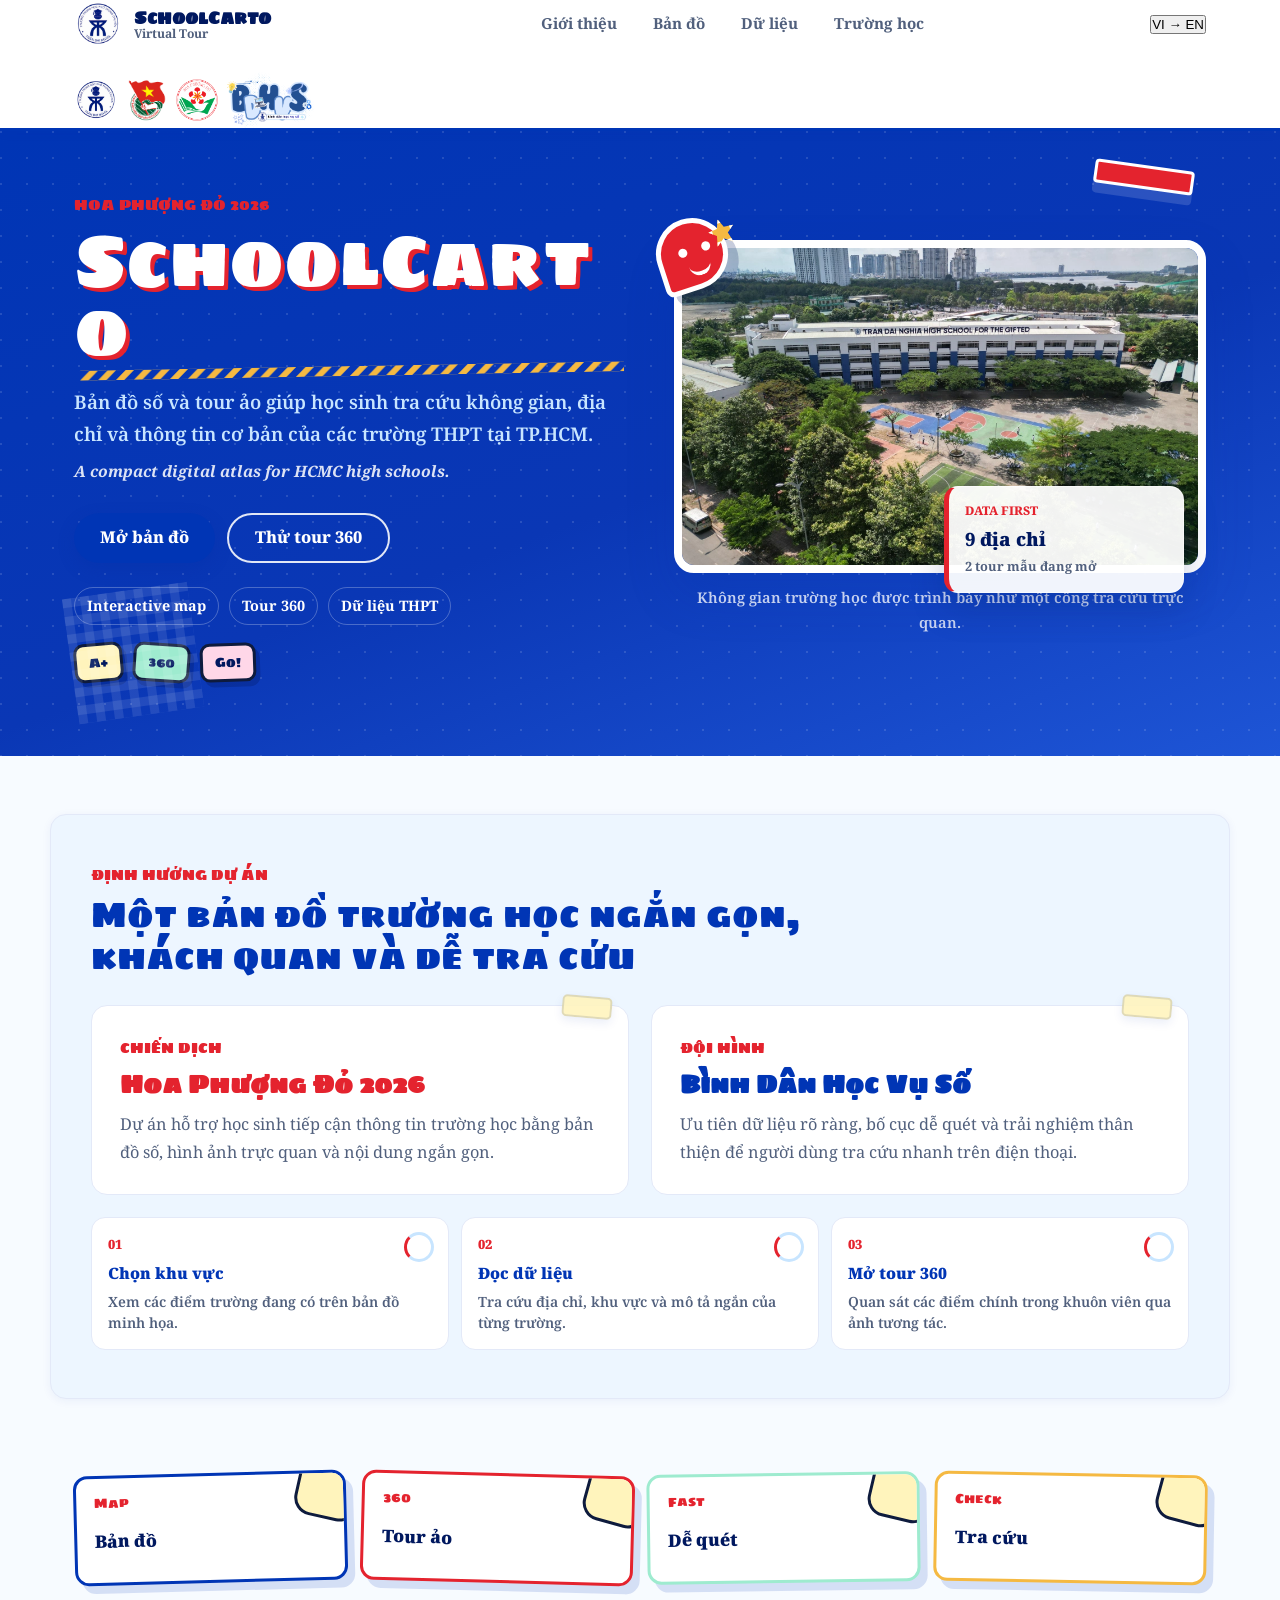
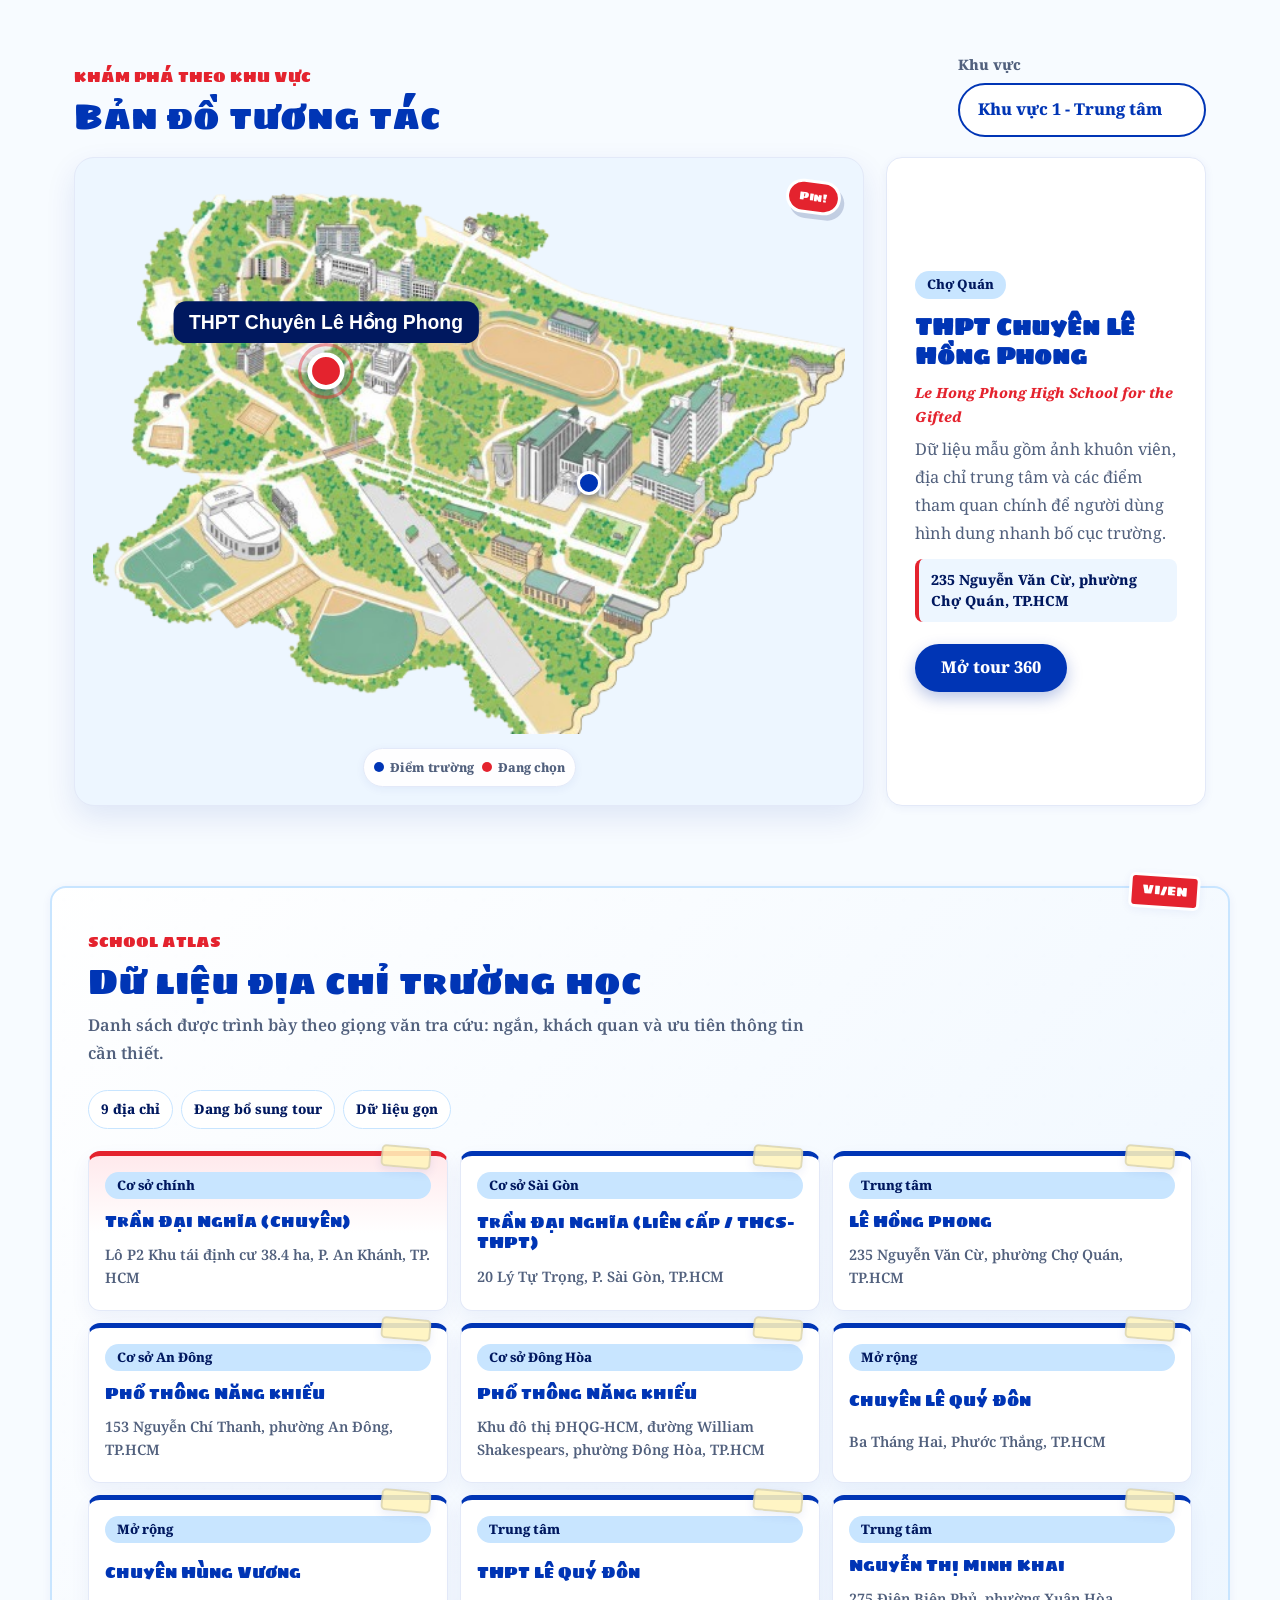
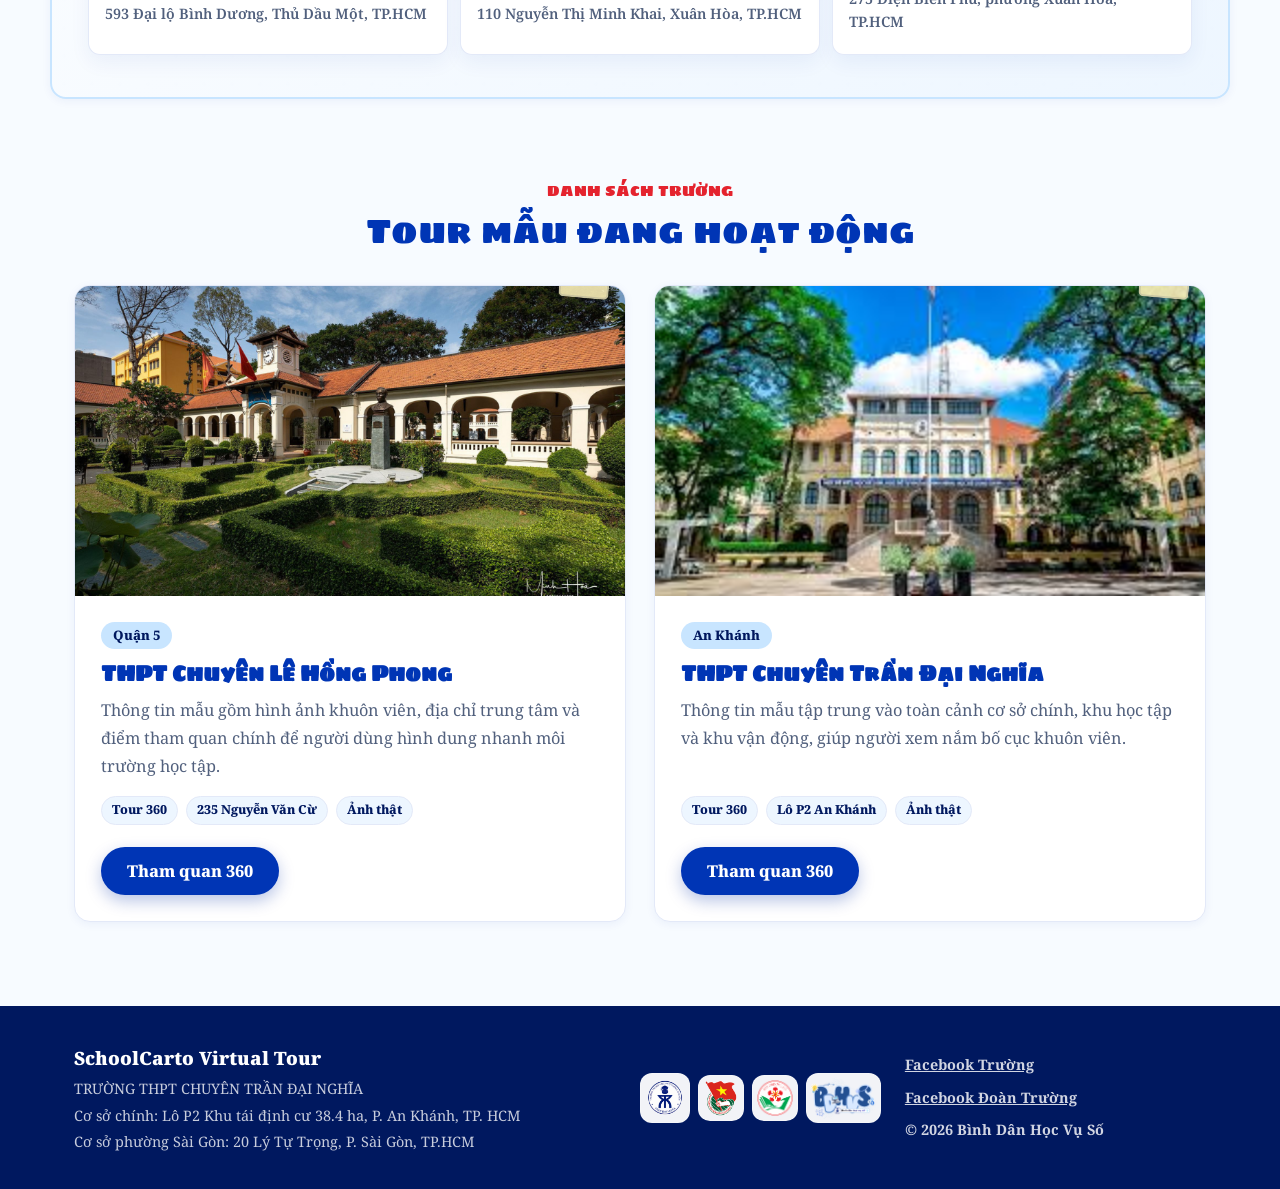
==== commit 893ebf4d: "Update index.html" ====
--- a/index.html
+++ b/index.html
@@ -26,6 +26,12 @@
                 <a href="#truong-hoc">Trường học</a>
             </nav>
 
+            <button class="language-toggle" type="button" aria-label="Chuyển ngôn ngữ" aria-pressed="false" data-lang-toggle>
+                <span data-lang-current>VI</span>
+                <span class="lang-arrow" aria-hidden="true">&rarr;</span>
+                <span data-lang-next>EN</span>
+            </button>
+
             <div class="partner-logos" aria-label="Đơn vị đồng hành">
                 <img src="assets/images/logos/truong.png" alt="Logo Trường THPT chuyên Trần Đại Nghĩa" class="logo-tdn">
                 <img src="assets/images/logos/doan.png" alt="Logo Đoàn Thanh niên">
@@ -50,12 +56,12 @@
                     <div class="hero-tags" aria-label="Điểm nổi bật">
                         <span>Interactive map</span>
                         <span>Tour 360</span>
-                        <span>Song ngữ VI/EN</span>
+                        <span>Dữ liệu THPT</span>
                     </div>
                     <div class="hero-sticker-row" aria-hidden="true">
                         <span>A+</span>
                         <span>360</span>
-                        <span>VI/EN</span>
+                        <span>Go!</span>
                     </div>
                 </div>
 
@@ -88,7 +94,7 @@
                 <article class="info-panel squad-bdhvs">
                     <span class="panel-label">Đội hình</span>
                     <h3>Bình Dân Học Vụ Số</h3>
-                    <p>Ưu tiên dữ liệu rõ ràng, trình bày song ngữ và trải nghiệm thân thiện để người dùng tra cứu nhanh trên điện thoại.</p>
+                    <p>Ưu tiên dữ liệu rõ ràng, bố cục dễ quét và trải nghiệm thân thiện để người dùng tra cứu nhanh trên điện thoại.</p>
                 </article>
             </div>
 
@@ -121,8 +127,8 @@
                 <strong>Tour ảo</strong>
             </div>
             <div class="play-token">
-                <span>VI/EN</span>
-                <strong>Song ngữ</strong>
+                <span>Fast</span>
+                <strong>Dễ quét</strong>
             </div>
             <div class="play-token">
                 <span>Check</span>
@@ -175,9 +181,9 @@
             </div>
 
             <div class="data-toolbar" aria-label="Trạng thái dữ liệu">
-                <span>VI / EN ready</span>
                 <span>9 địa chỉ</span>
                 <span>Đang bổ sung tour</span>
+                <span>Dữ liệu gọn</span>
             </div>
 
             <div class="address-grid" aria-label="Danh sách địa chỉ trường">
@@ -245,7 +251,7 @@
                         <div class="card-meta" aria-label="Thông tin nhanh">
                             <span>Tour 360</span>
                             <span>235 Nguyễn Văn Cừ</span>
-                            <span>VI/EN</span>
+                            <span>Ảnh thật</span>
                         </div>
                         <a href="tour360.html?id=lehongphong" class="btn btn-primary">Tham quan 360</a>
                     </div>
@@ -260,7 +266,7 @@
                         <div class="card-meta" aria-label="Thông tin nhanh">
                             <span>Tour 360</span>
                             <span>Lô P2 An Khánh</span>
-                            <span>VI/EN</span>
+                            <span>Ảnh thật</span>
                         </div>
                         <a href="tour360.html?id=trandainghia" class="btn btn-primary">Tham quan 360</a>
                     </div>
--- a/assets/css/style.css
+++ b/assets/css/style.css
@@ -1,14 +1,18 @@
 :root {
-    --klein: #002FA7;
-    --klein-deep: #001F6E;
-    --klein-600: #1D47C4;
-    --klein-400: #5C7BE0;
-    --klein-200: #B9C8F4;
-    --klein-50: #EEF2FD;
-    --paper: #F6F8FE;
+    --klein: #0035B5;
+    --klein-deep: #00185F;
+    --klein-600: #1E55D6;
+    --klein-400: #70A7FF;
+    --klein-200: #C8E5FF;
+    --klein-50: #EDF6FF;
+    --paper: #F7FBFF;
     --white: #FFFFFF;
-    --gold: #F4B53F;
-    --hpd-red: #E63946;
+    --gold: #F5B942;
+    --hpd-red: #E4232E;
+    --red-soft: #FFE9EC;
+    --mint: #9EEBCF;
+    --pink: #FFD7E8;
+    --paper-yellow: #FFF4BC;
     --ink: #0E1B3D;
     --ink-soft: #51607D;
     --line: #E3E9F8;
@@ -26,15 +30,28 @@
 
 html {
     scroll-behavior: smooth;
+    overflow-x: hidden;
 }
 
 body {
     background: var(--paper);
     color: var(--ink);
-    font-family: Montserrat, "Segoe UI", Arial, sans-serif;
+    font-family: "Noto Serif", Georgia, serif;
     font-size: 1.02rem;
     line-height: 1.7;
     letter-spacing: 0;
+    overflow-x: hidden;
+}
+
+h1,
+h2,
+h3,
+.brand-text strong,
+.eyebrow,
+.section-kicker,
+.panel-label {
+    font-family: "Sigmar One", "Noto Serif", Georgia, serif;
+    font-weight: 400;
 }
 
 img {
@@ -138,7 +155,7 @@
     display: flex;
     align-items: center;
     justify-content: flex-end;
-    gap: 4px;
+    gap: 8px;
 }
 
 .partner-logos img {
@@ -150,14 +167,12 @@
 .partner-logos .logo-bdhvs {
     width: auto;
     height: 56px;
-    margin-left: -2px;
     object-fit: contain;
 }
 
 .partner-logos .logo-tdn {
     width: 44px;
     height: 44px;
-    margin-left: -1px;
     object-fit: contain;
 }
 
@@ -172,6 +187,37 @@
     color: var(--white);
 }
 
+.hero-section::before,
+.hero-section::after {
+    position: absolute;
+    content: "";
+    pointer-events: none;
+}
+
+.hero-section::before {
+    right: min(7vw, 86px);
+    top: 34px;
+    width: 94px;
+    height: 18px;
+    background: var(--hpd-red);
+    border: 3px solid var(--white);
+    border-radius: 4px;
+    transform: rotate(8deg);
+    box-shadow: 0 10px 0 rgba(255, 255, 255, .14);
+}
+
+.hero-section::after {
+    left: min(6vw, 70px);
+    bottom: 40px;
+    width: 126px;
+    height: 126px;
+    background:
+        linear-gradient(90deg, rgba(255, 255, 255, .18) 50%, transparent 0) 0 0 / 18px 18px,
+        linear-gradient(rgba(255, 255, 255, .18) 50%, transparent 0) 0 0 / 18px 18px;
+    opacity: .55;
+    transform: rotate(-8deg);
+}
+
 .hero-grid {
     display: grid;
     grid-template-columns: minmax(0, 1fr) minmax(320px, .95fr);
@@ -184,19 +230,32 @@
 .eyebrow,
 .section-kicker,
 .panel-label {
-    color: var(--gold);
+    color: var(--hpd-red);
     font-size: .92rem;
-    font-weight: 800;
     text-transform: uppercase;
 }
 
 .hero-title {
+    position: relative;
+    width: fit-content;
     margin-top: 8px;
     color: var(--white);
-    font-size: 5rem;
-    font-weight: 900;
+    font-size: 4.55rem;
     line-height: .95;
-    text-shadow: 4px 4px 0 var(--gold);
+    overflow-wrap: anywhere;
+    text-shadow: 4px 4px 0 var(--hpd-red);
+}
+
+.hero-title::after {
+    position: absolute;
+    left: 6px;
+    right: 10px;
+    bottom: -12px;
+    height: 10px;
+    background:
+        linear-gradient(135deg, transparent 0 35%, var(--gold) 36% 64%, transparent 65%) 0 0 / 18px 10px repeat-x;
+    content: "";
+    transform: rotate(-1deg);
 }
 
 .hero-subtitle {
@@ -205,6 +264,14 @@
     color: var(--klein-200);
     font-size: 1.18rem;
     font-weight: 600;
+}
+
+.hero-subtitle-en {
+    color: rgba(255, 255, 255, .86);
+    font-size: .98rem;
+    font-style: italic;
+    font-weight: 700;
+    margin-top: 8px;
 }
 
 .hero-actions {
@@ -272,6 +339,39 @@
     padding: 6px 12px;
 }
 
+.hero-sticker-row {
+    display: flex;
+    flex-wrap: wrap;
+    gap: 10px;
+    margin-top: 18px;
+}
+
+.hero-sticker-row span {
+    animation: stickerBob 3.4s ease-in-out infinite;
+    background: var(--paper-yellow);
+    border: 3px solid var(--ink);
+    border-radius: 10px;
+    box-shadow: 4px 5px 0 rgba(0, 24, 95, .28);
+    color: var(--klein-deep);
+    font-family: "Sigmar One", "Noto Serif", Georgia, serif;
+    font-size: .82rem;
+    line-height: 1;
+    padding: 10px 12px;
+    transform: rotate(-5deg);
+}
+
+.hero-sticker-row span:nth-child(2) {
+    animation-delay: .35s;
+    background: var(--mint);
+    transform: rotate(4deg);
+}
+
+.hero-sticker-row span:nth-child(3) {
+    animation-delay: .7s;
+    background: var(--pink);
+    transform: rotate(-2deg);
+}
+
 .hero-media {
     position: relative;
     margin: 0;
@@ -294,6 +394,56 @@
     text-align: center;
 }
 
+.pin-mascot {
+    position: absolute;
+    left: -18px;
+    top: -22px;
+    width: 72px;
+    height: 72px;
+    background: var(--hpd-red);
+    border: 5px solid var(--white);
+    border-radius: 50% 50% 50% 8px;
+    box-shadow: 8px 10px 0 rgba(0, 24, 95, .22);
+    animation: stickerBob 3.8s ease-in-out infinite;
+    transform: rotate(-18deg);
+}
+
+.pin-mascot span,
+.pin-mascot::before,
+.pin-mascot::after {
+    position: absolute;
+    content: "";
+}
+
+.pin-mascot span {
+    left: 18px;
+    top: 23px;
+    width: 9px;
+    height: 9px;
+    background: var(--white);
+    border-radius: 50%;
+    box-shadow: 24px 0 0 var(--white);
+}
+
+.pin-mascot::before {
+    left: 24px;
+    top: 40px;
+    width: 22px;
+    height: 10px;
+    border-bottom: 4px solid var(--white);
+    border-radius: 0 0 999px 999px;
+}
+
+.pin-mascot::after {
+    right: -17px;
+    top: 6px;
+    width: 18px;
+    height: 18px;
+    background: var(--gold);
+    border: 4px solid var(--white);
+    clip-path: polygon(50% 0, 64% 34%, 100% 38%, 72% 60%, 82% 100%, 50% 76%, 18% 100%, 28% 60%, 0 38%, 36% 34%);
+}
+
 .hero-floating-panel {
     position: absolute;
     right: 22px;
@@ -301,7 +451,8 @@
     width: min(240px, calc(100% - 44px));
     background: rgba(255, 255, 255, .94);
     border: 1px solid rgba(255, 255, 255, .55);
-    border-left: 5px solid var(--gold);
+    animation: floatBadge 4.2s ease-in-out infinite;
+    border-left: 5px solid var(--hpd-red);
     border-radius: 14px;
     box-shadow: 0 16px 34px rgba(0, 31, 110, .22);
     color: var(--ink);
@@ -311,7 +462,7 @@
 }
 
 .hero-floating-panel span {
-    color: var(--klein-600);
+    color: var(--hpd-red);
     font-size: .75rem;
     font-weight: 800;
     text-transform: uppercase;
@@ -341,9 +492,14 @@
 .section-heading h2 {
     color: var(--klein);
     font-size: 2.2rem;
-    font-weight: 800;
     line-height: 1.18;
     margin-top: 6px;
+}
+
+.section-note {
+    color: var(--ink-soft);
+    font-weight: 600;
+    margin-top: 10px;
 }
 
 .info-section {
@@ -363,10 +519,27 @@
 }
 
 .info-panel {
+    position: relative;
     background: var(--white);
     border: 1px solid var(--line);
     border-radius: var(--radius);
     padding: 28px;
+}
+
+.info-panel::after,
+.address-card::after,
+.school-card::after {
+    position: absolute;
+    right: 16px;
+    top: -10px;
+    width: 46px;
+    height: 18px;
+    background: rgba(255, 244, 188, .88);
+    border: 2px solid rgba(0, 24, 95, .12);
+    border-radius: 5px;
+    box-shadow: 0 4px 10px rgba(0, 47, 167, .08);
+    content: "";
+    transform: rotate(5deg);
 }
 
 .info-panel h3 {
@@ -398,6 +571,7 @@
 }
 
 .process-strip div {
+    position: relative;
     background: var(--white);
     border: 1px solid var(--line);
     border-radius: 14px;
@@ -406,8 +580,20 @@
     padding: 16px;
 }
 
+.process-strip div::before {
+    position: absolute;
+    right: 14px;
+    top: 14px;
+    width: 24px;
+    height: 24px;
+    border: 3px solid var(--klein-200);
+    border-left-color: var(--hpd-red);
+    border-radius: 50%;
+    content: "";
+}
+
 .process-strip span {
-    color: var(--gold);
+    color: var(--hpd-red);
     font-size: .8rem;
     font-weight: 900;
 }
@@ -423,6 +609,78 @@
     font-size: .88rem;
     font-weight: 600;
     line-height: 1.5;
+}
+
+.playful-strip {
+    display: grid;
+    grid-template-columns: repeat(4, minmax(0, 1fr));
+    gap: 14px;
+    margin-bottom: 70px;
+}
+
+.play-token {
+    position: relative;
+    overflow: hidden;
+    background: var(--white);
+    border: 3px solid var(--klein);
+    border-radius: 14px;
+    box-shadow: 7px 8px 0 rgba(0, 53, 181, .14);
+    display: grid;
+    gap: 8px;
+    min-height: 110px;
+    padding: 18px;
+    transform: rotate(-1.5deg);
+    transition: transform .2s ease, box-shadow .2s ease;
+}
+
+.play-token:nth-child(2) {
+    border-color: var(--hpd-red);
+    transform: rotate(1.5deg);
+}
+
+.play-token:nth-child(3) {
+    border-color: var(--mint);
+    transform: rotate(-.8deg);
+}
+
+.play-token:nth-child(4) {
+    border-color: var(--gold);
+    transform: rotate(1deg);
+}
+
+.play-token::before {
+    position: absolute;
+    right: -18px;
+    top: -18px;
+    width: 58px;
+    height: 58px;
+    background: var(--paper-yellow);
+    border: 3px solid var(--ink);
+    border-radius: 18px;
+    content: "";
+    transform: rotate(14deg);
+}
+
+.play-token:hover {
+    box-shadow: 9px 10px 0 rgba(0, 53, 181, .2);
+    transform: translateY(-4px) rotate(0deg);
+}
+
+.play-token span {
+    color: var(--hpd-red);
+    font-family: "Sigmar One", "Noto Serif", Georgia, serif;
+    font-size: .84rem;
+    line-height: 1;
+    position: relative;
+    z-index: 1;
+}
+
+.play-token strong {
+    color: var(--klein-deep);
+    font-size: 1.08rem;
+    font-weight: 900;
+    position: relative;
+    z-index: 1;
 }
 
 .map-section {
@@ -479,6 +737,31 @@
     padding: 18px;
 }
 
+.map-container::before {
+    position: absolute;
+    right: 22px;
+    top: 22px;
+    z-index: 2;
+    background: var(--hpd-red);
+    border: 3px solid var(--white);
+    border-radius: 999px;
+    box-shadow: 4px 5px 0 rgba(0, 24, 95, .18);
+    color: var(--white);
+    content: "Pin!";
+    font-family: "Sigmar One", "Noto Serif", Georgia, serif;
+    font-size: .72rem;
+    line-height: 1;
+    padding: 8px 10px;
+    pointer-events: none;
+    transform: rotate(7deg);
+}
+
+.map-stage {
+    position: relative;
+    overflow: hidden;
+    border-radius: 14px;
+}
+
 .map-image {
     width: 100%;
     min-height: 360px;
@@ -488,21 +771,21 @@
 
 .map-pins {
     position: absolute;
-    inset: 18px;
+    inset: 0;
 }
 
 .map-legend {
-    position: absolute;
-    left: 34px;
-    bottom: 34px;
     display: flex;
     flex-wrap: wrap;
+    justify-content: center;
     gap: 8px;
     background: rgba(255, 255, 255, .92);
     border: 1px solid var(--line);
     border-radius: 999px;
     box-shadow: var(--shadow-sm);
+    margin: 14px auto 0;
     padding: 8px 10px;
+    width: fit-content;
 }
 
 .map-legend span {
@@ -526,7 +809,7 @@
 }
 
 .dot-active {
-    background: var(--gold);
+    background: var(--hpd-red);
 }
 
 .map-pin {
@@ -542,10 +825,21 @@
     transition: transform .25s ease, background .25s ease;
 }
 
+.map-pin::before {
+    position: absolute;
+    inset: -9px;
+    border: 2px solid rgba(228, 35, 46, .42);
+    border-radius: 50%;
+    content: "";
+    opacity: 0;
+    transform: scale(.7);
+    transition: opacity .25s ease, transform .25s ease;
+}
+
 .map-pin:hover,
 .map-pin:focus-visible,
 .map-pin.is-active {
-    background: var(--gold);
+    background: var(--hpd-red);
     transform: translate(-50%, -50%) scale(1.55);
 }
 
@@ -574,6 +868,13 @@
     top: -36px;
 }
 
+.map-pin:hover::before,
+.map-pin:focus-visible::before,
+.map-pin.is-active::before {
+    opacity: 1;
+    transform: scale(1);
+}
+
 .map-details {
     align-self: stretch;
     background: var(--white);
@@ -594,6 +895,26 @@
     margin: 14px 0 10px;
 }
 
+.map-details .school-en {
+    color: var(--hpd-red);
+    font-size: .88rem;
+    font-style: italic;
+    font-weight: 800;
+    margin-bottom: 8px;
+}
+
+.map-details .school-address {
+    background: var(--klein-50);
+    border-left: 4px solid var(--hpd-red);
+    border-radius: 8px;
+    color: var(--klein-deep);
+    font-size: .88rem;
+    font-weight: 800;
+    line-height: 1.5;
+    margin-top: 12px;
+    padding: 10px 12px;
+}
+
 .map-details .btn {
     align-self: flex-start;
     margin-top: 22px;
@@ -611,6 +932,89 @@
     padding: 6px 12px;
 }
 
+.data-section {
+    background:
+        linear-gradient(135deg, rgba(255, 255, 255, .96), rgba(237, 246, 255, .96)),
+        radial-gradient(circle at 12px 12px, rgba(0, 53, 181, .08) 2px, transparent 0) 0 0 / 28px 28px;
+    border: 2px solid var(--klein-200);
+    border-radius: var(--radius);
+    box-shadow: var(--shadow-sm);
+    margin-bottom: 80px;
+    padding: 42px 36px;
+    position: relative;
+}
+
+.data-section::before {
+    position: absolute;
+    right: 28px;
+    top: -14px;
+    content: "VI/EN";
+    background: var(--hpd-red);
+    border: 3px solid var(--white);
+    border-radius: 6px;
+    box-shadow: var(--shadow-sm);
+    color: var(--white);
+    font-family: "Sigmar One", "Noto Serif", Georgia, serif;
+    font-size: .8rem;
+    line-height: 1;
+    padding: 8px 10px;
+    transform: rotate(4deg);
+}
+
+.data-toolbar {
+    display: flex;
+    flex-wrap: wrap;
+    gap: 8px;
+    margin: 22px 0;
+}
+
+.data-toolbar span {
+    background: var(--white);
+    border: 1px solid var(--klein-200);
+    border-radius: 999px;
+    color: var(--klein-deep);
+    font-size: .84rem;
+    font-weight: 800;
+    padding: 7px 12px;
+}
+
+.address-grid {
+    display: grid;
+    grid-template-columns: repeat(3, minmax(0, 1fr));
+    gap: 12px;
+}
+
+.address-card {
+    position: relative;
+    background: var(--white);
+    border: 1px solid var(--line);
+    border-top: 5px solid var(--klein);
+    border-radius: 12px;
+    box-shadow: 0 8px 20px rgba(0, 47, 167, .06);
+    display: grid;
+    gap: 8px;
+    min-height: 160px;
+    padding: 16px;
+}
+
+.address-card.featured {
+    border-top-color: var(--hpd-red);
+    background: linear-gradient(180deg, var(--red-soft), var(--white) 50%);
+}
+
+.address-card h3 {
+    color: var(--klein);
+    font-size: 1.02rem;
+    line-height: 1.22;
+}
+
+.address-card p {
+    color: var(--ink-soft);
+    font-size: .9rem;
+    font-weight: 600;
+    line-height: 1.55;
+}
+
 .schools-section {
     margin-bottom: 84px;
 }
@@ -622,6 +1026,7 @@
 }
 
 .school-card {
+    position: relative;
     overflow: hidden;
     background: var(--white);
     border: 1px solid var(--line);
@@ -697,13 +1102,13 @@
 .site-footer {
     background: var(--klein-deep);
     color: var(--white);
-    padding: 30px 0;
+    padding: 36px 0;
 }
 
 .footer-inner {
-    display: flex;
+    display: grid;
+    grid-template-columns: minmax(0, 1.35fr) auto minmax(210px, .75fr);
     align-items: center;
-    justify-content: space-between;
     gap: 24px;
 }
 
@@ -714,13 +1119,16 @@
 
 .site-footer p {
     color: rgba(255, 255, 255, .78);
+    font-size: .9rem;
+    line-height: 1.55;
+    margin-top: 4px;
 }
 
 .footer-logos {
     display: flex;
     align-items: center;
     justify-content: center;
-    gap: 2px;
+    gap: 8px;
     flex-shrink: 0;
 }
 
@@ -742,8 +1150,24 @@
 .footer-logos .logo-bdhvs {
     width: auto;
     height: 50px;
-    margin-left: -2px;
     padding: 3px;
+}
+
+.footer-links {
+    display: grid;
+    gap: 8px;
+    justify-items: start;
+}
+
+.footer-links a,
+.footer-links span {
+    color: rgba(255, 255, 255, .82);
+    font-size: .9rem;
+    font-weight: 700;
+}
+
+.footer-links a:hover {
+    color: var(--white);
 }
 
 .reveal {
@@ -755,6 +1179,41 @@
 .reveal.in {
     opacity: 1;
     transform: none;
+}
+
+@keyframes floatBadge {
+    0%,
+    100% {
+        transform: translateY(0) rotate(0deg);
+    }
+
+    50% {
+        transform: translateY(-8px) rotate(-1deg);
+    }
+}
+
+@keyframes stickerBob {
+    0%,
+    100% {
+        translate: 0 0;
+    }
+
+    50% {
+        translate: 0 -5px;
+    }
+}
+
+@keyframes hotspotPulse {
+    0%,
+    100% {
+        opacity: .65;
+        transform: scale(.9);
+    }
+
+    50% {
+        opacity: .15;
+        transform: scale(1.25);
+    }
 }
 
 .tour-page {
@@ -830,6 +1289,21 @@
     box-shadow: var(--shadow-lg);
 }
 
+.tour-viewer::before {
+    position: absolute;
+    left: 24px;
+    top: -12px;
+    z-index: 2;
+    width: 72px;
+    height: 24px;
+    background: rgba(255, 244, 188, .94);
+    border: 2px solid rgba(0, 24, 95, .14);
+    border-radius: 6px;
+    content: "";
+    pointer-events: none;
+    transform: rotate(-5deg);
+}
+
 .tour-viewer img {
     width: 100%;
     height: 100%;
@@ -846,7 +1320,7 @@
     position: absolute;
     width: 34px;
     height: 34px;
-    background: var(--gold);
+    background: var(--hpd-red);
     border: 3px solid var(--white);
     border-radius: 50%;
     box-shadow: 0 10px 20px rgba(0, 31, 110, .28);
@@ -860,6 +1334,7 @@
     border: 1px solid rgba(255, 255, 255, .8);
     border-radius: 50%;
     content: "";
+    animation: hotspotPulse 1.8s ease-in-out infinite;
 }
 
 .hotspot:hover,
@@ -927,54 +1402,137 @@
     .map-details {
         justify-content: flex-start;
     }
+
+    .address-grid {
+        grid-template-columns: repeat(2, minmax(0, 1fr));
+    }
 }
 
 @media (max-width: 780px) {
     body {
-        font-size: 1rem;
+        font-size: .95rem;
     }
 
     .container {
-        padding: 0 18px;
+        padding: 0 16px;
+    }
+
+    .site-header {
+        position: sticky;
+        border-bottom-width: 2px;
     }
 
     .site-nav {
-        flex-wrap: wrap;
+        display: grid;
+        grid-template-columns: repeat(4, minmax(0, 1fr));
+        gap: 6px;
+        width: 100%;
+    }
+
+    .site-nav a {
+        background: var(--klein-50);
+        font-size: .7rem;
+        line-height: 1.2;
+        padding: 8px 4px;
+        text-align: center;
     }
 
     .header-inner {
+        display: grid;
+        grid-template-columns: minmax(0, 1fr);
+        min-height: 0;
+        gap: 7px;
+        padding: 8px 14px 10px;
+    }
+
+    .brand {
+        justify-content: center;
+        gap: 9px;
+    }
+
+    .brand-logo {
+        height: 38px;
+        width: 38px;
+    }
+
+    .brand-text strong {
+        font-size: .95rem;
+    }
+
+    .brand-text small {
+        font-size: .66rem;
+    }
+
+    .partner-logos {
+        display: flex !important;
+        gap: 6px;
+        justify-content: center;
+        max-width: 100%;
+        min-height: 40px;
+        overflow: visible;
+        width: 100%;
+    }
+
+    .partner-logos img {
+        height: 30px;
+        width: 30px;
+    }
+
+    .partner-logos .logo-tdn {
+        height: 31px;
+        width: 31px;
+    }
+
+    .partner-logos .logo-bdhvs {
+        height: 38px;
+        width: auto;
+    }
+
+    .hero-section {
+        margin-bottom: 34px;
+    }
+
+    .hero-grid {
+        gap: clamp(14px, 3dvh, 20px);
+        padding-top: clamp(22px, 5dvh, 34px);
+        padding-bottom: clamp(28px, 6dvh, 42px);
+    }
+
+    .hero-title {
+        font-size: clamp(2rem, 10.5vw, 2.65rem);
+        line-height: 1;
+        text-shadow: 3px 3px 0 var(--hpd-red);
+    }
+
+    .hero-subtitle {
+        font-size: .94rem;
+        line-height: 1.55;
+        margin-top: 12px;
+    }
+
+    .hero-subtitle-en {
+        font-size: .82rem;
+        line-height: 1.45;
+    }
+
+    .hero-sticker-row {
+        gap: 7px;
+        margin-top: 14px;
+    }
+
+    .hero-sticker-row span {
+        border-width: 2px;
+        border-radius: 8px;
+        box-shadow: 3px 4px 0 rgba(0, 24, 95, .22);
+        font-size: .66rem;
+        padding: 8px 9px;
+    }
+
+    .hero-actions {
+        display: grid;
+        grid-template-columns: repeat(2, minmax(0, 1fr));
         gap: 8px;
-        min-height: 0;
-        padding-bottom: 10px;
-        padding-top: 10px;
-    }
-
-    .partner-logos {
-        display: none;
-    }
-
-    .hero-section {
-        margin-bottom: 28px;
-    }
-
-    .hero-grid {
-        gap: 18px;
-        padding-top: 30px;
-        padding-bottom: 38px;
-    }
-
-    .hero-title {
-        font-size: 2.85rem;
-    }
-
-    .hero-subtitle {
-        font-size: 1.02rem;
-        line-height: 1.55;
-        margin-top: 14px;
-    }
-
-    .hero-actions {
-        margin-top: 18px;
+        margin-top: 16px;
     }
 
     .hero-floating-panel,
@@ -985,27 +1543,89 @@
 
     .hero-media img {
         border-width: 6px;
-        max-height: 175px;
+        max-height: clamp(150px, 30dvh, 220px);
+        width: 100%;
+    }
+
+    .pin-mascot {
+        left: -10px;
+        top: -15px;
+        width: 52px;
+        height: 52px;
+        border-width: 4px;
+        box-shadow: 5px 6px 0 rgba(0, 24, 95, .2);
+    }
+
+    .pin-mascot span {
+        left: 13px;
+        top: 16px;
+        width: 7px;
+        height: 7px;
+        box-shadow: 17px 0 0 var(--white);
+    }
+
+    .pin-mascot::before {
+        left: 16px;
+        top: 29px;
+        width: 18px;
+        height: 8px;
+        border-bottom-width: 3px;
+    }
+
+    .pin-mascot::after {
+        right: -13px;
+        top: 3px;
+        width: 14px;
+        height: 14px;
+        border-width: 3px;
     }
 
     .btn {
-        min-height: 44px;
-        padding: 11px 20px;
+        min-height: 42px;
+        padding: 10px 12px;
+        width: 100%;
     }
 
     .section-heading h2 {
-        font-size: 1.75rem;
-    }
-
-    .info-section {
-        padding: 30px 20px;
+        font-size: clamp(1.45rem, 7vw, 1.75rem);
+        line-height: 1.22;
+    }
+
+    .info-section,
+    .data-section {
+        border-radius: 14px;
+        margin-bottom: 42px;
+        padding: 24px 16px;
+        width: calc(100% - 28px);
     }
 
     .info-grid,
     .process-strip,
+    .address-grid,
     .card-grid,
     .tour-info-list {
         grid-template-columns: 1fr;
+    }
+
+    .info-grid,
+    .process-strip {
+        gap: 12px;
+        margin-top: 18px;
+    }
+
+    .info-panel,
+    .process-strip div,
+    .map-details,
+    .card-content {
+        padding: 18px;
+    }
+
+    .info-panel h3 {
+        font-size: 1.22rem;
+    }
+
+    .process-strip p {
+        font-size: .82rem;
     }
 
     .map-header,
@@ -1022,36 +1642,277 @@
     }
 
     .map-container {
+        border-radius: 16px;
         padding: 12px;
     }
 
+    .map-stage {
+        border-radius: 12px;
+    }
+
     .map-pins {
-        inset: 12px;
+        inset: 0;
     }
 
     .map-legend {
-        left: 20px;
-        right: 20px;
-        bottom: 20px;
-        border-radius: 14px;
+        border-radius: 12px;
         justify-content: center;
+        margin-top: 10px;
+        width: 100%;
     }
 
     .map-image {
-        min-height: 260px;
+        min-height: 0;
+        max-height: 300px;
+        object-fit: contain;
     }
 
     .map-pin::after {
         display: none;
     }
 
+    .map-section,
+    .schools-section {
+        margin-bottom: 48px;
+    }
+
+    .playful-strip {
+        grid-template-columns: repeat(2, minmax(0, 1fr));
+        gap: 10px;
+        margin-bottom: 42px;
+    }
+
+    .play-token {
+        border-width: 2px;
+        box-shadow: 5px 6px 0 rgba(0, 53, 181, .13);
+        min-height: 92px;
+        padding: 14px;
+    }
+
+    .play-token span {
+        font-size: .72rem;
+    }
+
+    .play-token strong {
+        font-size: .92rem;
+    }
+
+    .map-container::before {
+        right: 15px;
+        top: 15px;
+        border-width: 2px;
+        font-size: .62rem;
+        padding: 7px 8px;
+    }
+
+    .data-section {
+        margin-bottom: 48px;
+    }
+
+    .data-section::before {
+        right: 18px;
+        top: -12px;
+        font-size: .7rem;
+        padding: 7px 9px;
+    }
+
+    .data-toolbar {
+        gap: 7px;
+        margin: 18px 0;
+    }
+
+    .data-toolbar span {
+        font-size: .76rem;
+        padding: 6px 9px;
+    }
+
+    .address-card {
+        min-height: 0;
+        padding: 15px;
+    }
+
+    .map-layout,
+    .card-grid {
+        gap: 16px;
+    }
+
+    .map-details .btn,
+    .card-content .btn {
+        align-self: stretch;
+    }
+
+    .school-card {
+        border-radius: 14px;
+    }
+
+    .card-content h3 {
+        font-size: 1.12rem;
+    }
+
+    .card-meta {
+        gap: 6px;
+        margin-bottom: 16px;
+    }
+
+    .card-meta span {
+        font-size: .72rem;
+        padding: 5px 8px;
+    }
+
+    .site-footer {
+        padding: 24px 0;
+    }
+
+    .footer-inner {
+        grid-template-columns: 1fr;
+        gap: 14px;
+        text-align: center;
+    }
+
+    .footer-logos {
+        flex-wrap: wrap;
+        gap: 7px;
+        max-width: 100%;
+    }
+
+    .footer-logos img {
+        border-radius: 10px;
+        height: 40px;
+        width: 40px;
+    }
+
+    .footer-logos .logo-tdn {
+        height: 42px;
+        width: 42px;
+    }
+
+    .footer-logos .logo-bdhvs {
+        height: 42px;
+        width: auto;
+    }
+
+    .footer-links {
+        justify-items: center;
+    }
+
+    .tour-hero {
+        padding: 26px 0 36px;
+    }
+
     .tour-copy h1 {
-        font-size: 2.35rem;
+        font-size: clamp(1.85rem, 9vw, 2.35rem);
     }
 
     .tour-viewer,
     .tour-viewer img {
-        min-height: 280px;
+        min-height: clamp(220px, 38dvh, 300px);
+    }
+
+    .tour-viewer {
+        border-width: 6px;
+    }
+
+    .tour-info {
+        margin: -20px auto 44px;
+        padding: 20px;
+        width: calc(100% - 28px);
+    }
+
+    .tour-status-row span {
+        font-size: .72rem;
+        padding: 5px 8px;
+    }
+}
+
+@media (max-width: 780px) and (max-height: 700px) {
+    .header-inner {
+        gap: 5px;
+        padding-bottom: 7px;
+        padding-top: 7px;
+    }
+
+    .brand-logo {
+        height: 34px;
+        width: 34px;
+    }
+
+    .partner-logos img {
+        height: 26px;
+        width: 26px;
+    }
+
+    .partner-logos .logo-tdn {
+        height: 27px;
+        width: 27px;
+    }
+
+    .partner-logos .logo-bdhvs {
+        height: 32px;
+    }
+
+    .site-nav a {
+        font-size: .7rem;
+        padding: 6px 4px;
+    }
+
+    .hero-grid {
+        padding-top: 18px;
+        padding-bottom: 26px;
+    }
+
+    .hero-title {
+        font-size: clamp(1.82rem, 9.5vw, 2.28rem);
+    }
+
+    .hero-subtitle {
+        font-size: .86rem;
+    }
+
+    .hero-media img {
+        max-height: 135px;
+    }
+}
+
+@media (max-width: 380px) {
+    .container {
+        padding: 0 13px;
+    }
+
+    .header-inner {
+        padding-left: 10px;
+        padding-right: 10px;
+    }
+
+    .partner-logos {
+        gap: 4px;
+    }
+
+    .partner-logos img {
+        height: 27px;
+        width: 27px;
+    }
+
+    .partner-logos .logo-tdn {
+        height: 28px;
+        width: 28px;
+    }
+
+    .partner-logos .logo-bdhvs {
+        height: 34px;
+    }
+
+    .hero-actions {
+        grid-template-columns: 1fr;
+    }
+
+    .info-section,
+    .data-section,
+    .tour-info {
+        width: calc(100% - 20px);
+    }
+
+    .map-legend span {
+        font-size: .72rem;
     }
 }
 
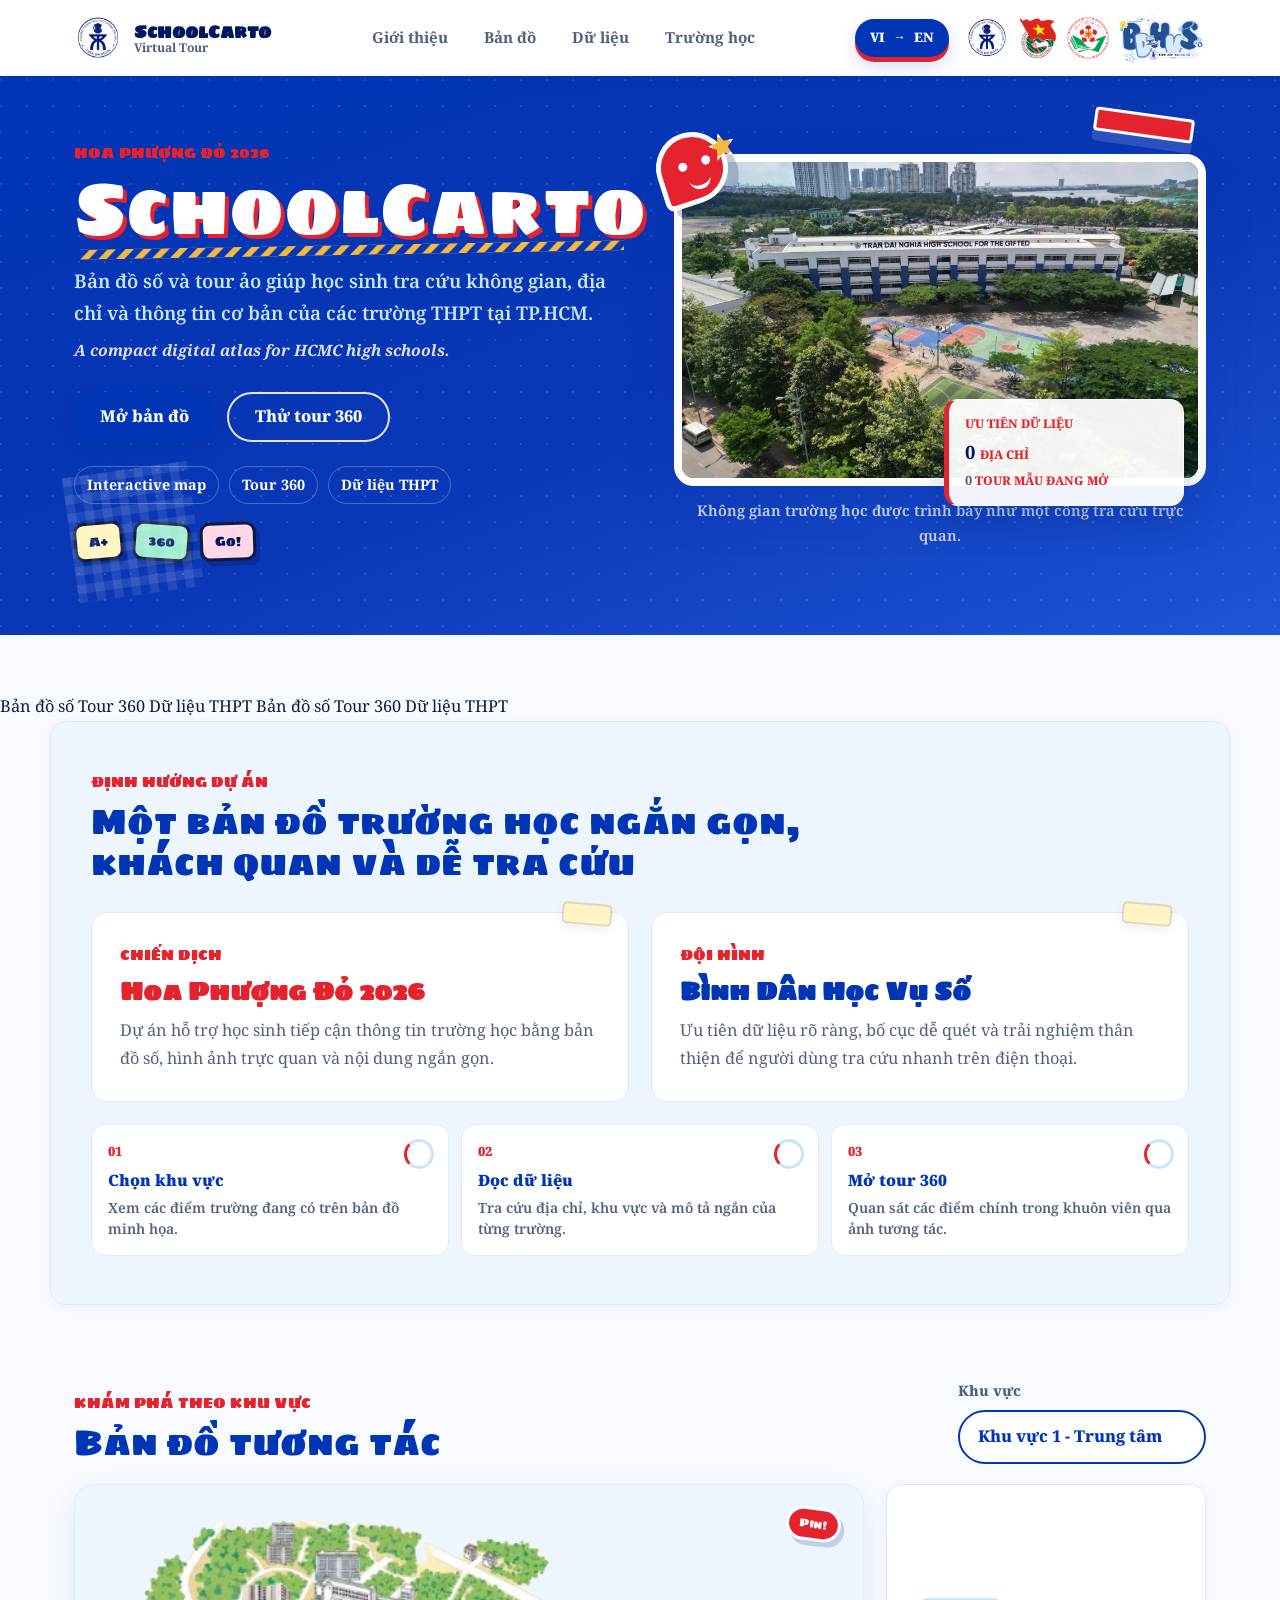
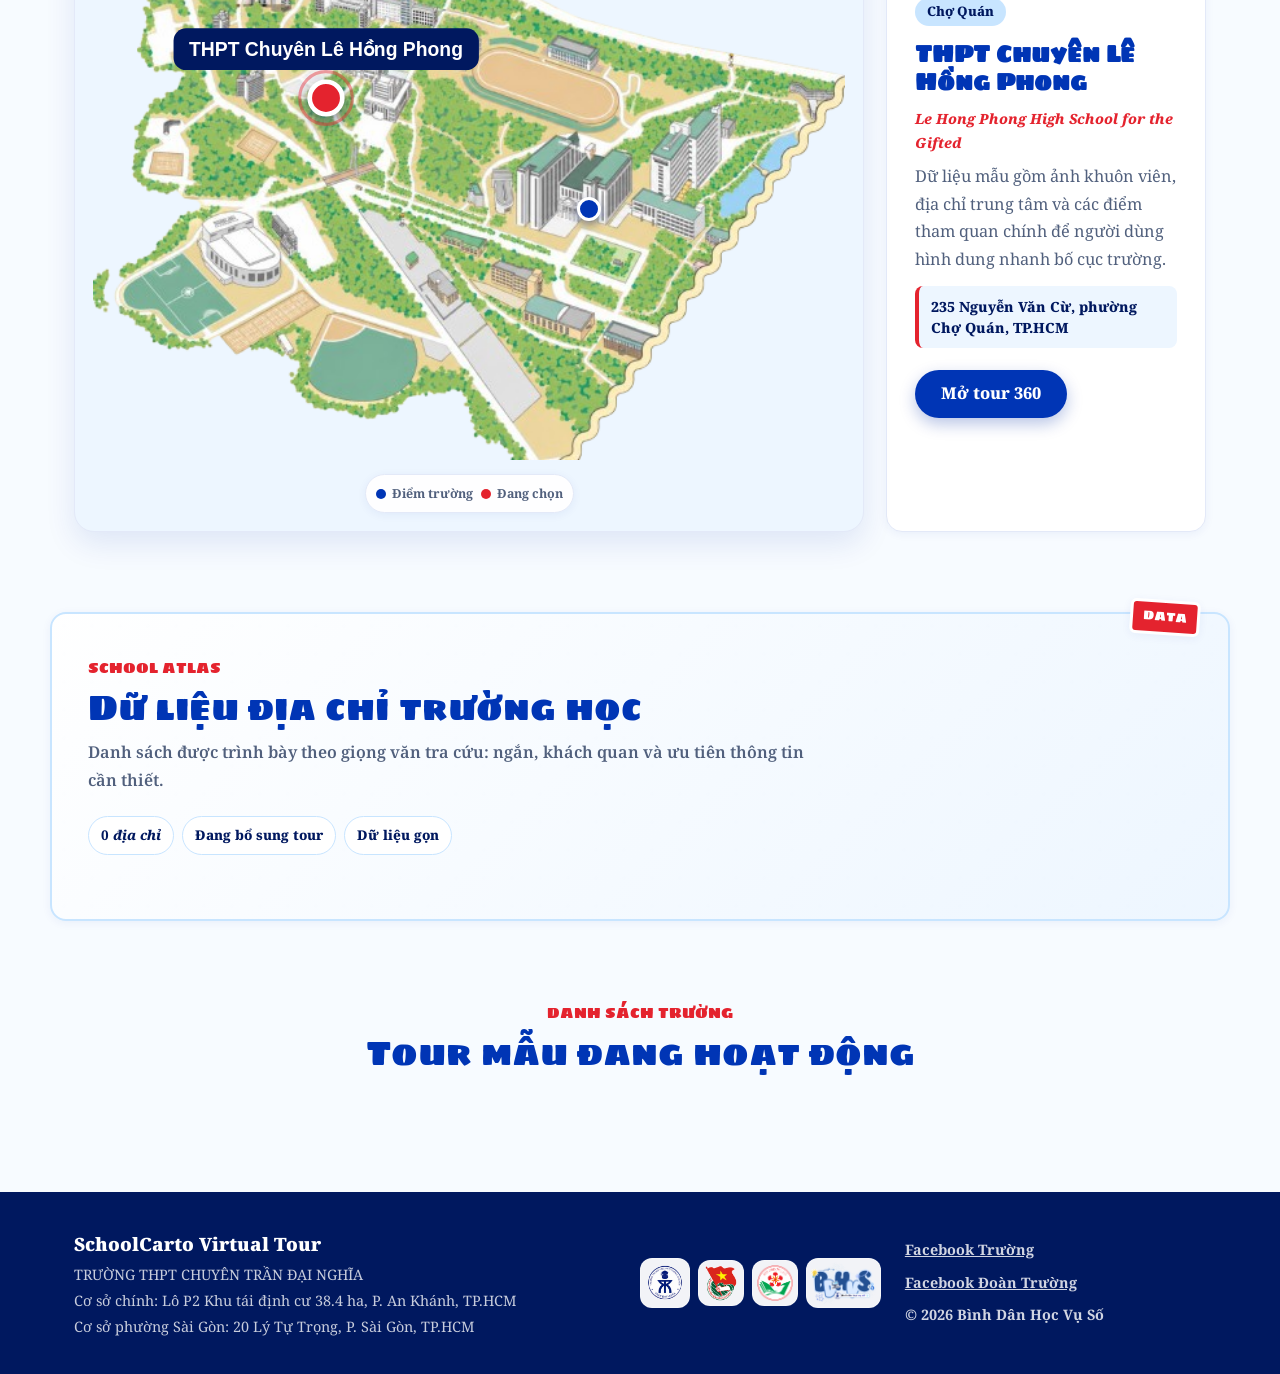
==== commit b7ba13a2: "Update index.html" ====
--- a/index.html
+++ b/index.html
@@ -6,9 +6,10 @@
     <meta name="description" content="SchoolCarto Virtual Tour - bản đồ số hóa và dữ liệu tham quan trường THPT tại TP.HCM.">
     <title>SchoolCarto Virtual Tour | Bản đồ số trường THPT TP.HCM</title>
     <link href="https://fonts.googleapis.com/css2?family=Noto+Serif:wght@400;500;600;700;800&family=Sigmar+One&display=swap" rel="stylesheet">
-    <link rel="stylesheet" href="assets/css/style.css">
+    <link rel="stylesheet" href="assets/css/style.css?v=20260618-2">
 </head>
 <body data-page="home">
+    <div class="scroll-progress" aria-hidden="true"><span id="scrollBar"></span></div>
     <header class="site-header">
         <div class="container header-inner">
             <a class="brand" href="index.html" aria-label="SchoolCarto Virtual Tour trang chủ">
@@ -19,11 +20,11 @@
                 </span>
             </a>
 
-            <nav class="site-nav" aria-label="Điều hướng chính">
-                <a href="#gioi-thieu">Giới thiệu</a>
-                <a href="#ban-do">Bản đồ</a>
-                <a href="#du-lieu">Dữ liệu</a>
-                <a href="#truong-hoc">Trường học</a>
+            <nav class="site-nav" aria-label="Điều hướng chính" data-i18n="nav.aria" data-i18n-attr="aria-label">
+                <a href="#gioi-thieu" data-i18n="nav.about">Giới thiệu</a>
+                <a href="#ban-do" data-i18n="nav.map">Bản đồ</a>
+                <a href="#du-lieu" data-i18n="nav.data">Dữ liệu</a>
+                <a href="#truong-hoc" data-i18n="nav.schools">Trường học</a>
             </nav>
 
             <button class="language-toggle" type="button" aria-label="Chuyển ngôn ngữ" aria-pressed="false" data-lang-toggle>
@@ -45,18 +46,18 @@
         <section class="hero-section">
             <div class="container hero-grid">
                 <div class="hero-copy">
-                    <p class="eyebrow">Hoa Phượng Đỏ 2026</p>
+                    <p class="eyebrow" data-i18n="hero.eyebrow">Hoa Phượng Đỏ 2026</p>
                     <h1 class="hero-title">SchoolCarto</h1>
-                    <p class="hero-subtitle">Bản đồ số và tour ảo giúp học sinh tra cứu không gian, địa chỉ và thông tin cơ bản của các trường THPT tại TP.HCM.</p>
-                    <p class="hero-subtitle-en">A compact digital atlas for HCMC high schools.</p>
+                    <p class="hero-subtitle" data-i18n="hero.subtitle">Bản đồ số và tour ảo giúp học sinh tra cứu không gian, địa chỉ và thông tin cơ bản của các trường THPT tại TP.HCM.</p>
+                    <p class="hero-subtitle-en" data-i18n="hero.caption">A compact digital atlas for HCMC high schools.</p>
                     <div class="hero-actions" aria-label="Hành động chính">
-                        <a href="#ban-do" class="btn btn-primary">Mở bản đồ</a>
-                        <a href="tour360.html?id=trandainghia" class="btn btn-ghost">Thử tour 360</a>
+                        <a href="#ban-do" class="btn btn-primary" data-i18n="cta.openMap">Mở bản đồ</a>
+                        <a href="tour360.html?id=trandainghia" class="btn btn-ghost" data-i18n="cta.tryTour">Thử tour 360</a>
                     </div>
                     <div class="hero-tags" aria-label="Điểm nổi bật">
-                        <span>Interactive map</span>
-                        <span>Tour 360</span>
-                        <span>Dữ liệu THPT</span>
+                        <span data-i18n="tag.map">Interactive map</span>
+                        <span data-i18n="tag.tour">Tour 360</span>
+                        <span data-i18n="tag.data">Dữ liệu THPT</span>
                     </div>
                     <div class="hero-sticker-row" aria-hidden="true">
                         <span>A+</span>
@@ -69,85 +70,77 @@
                     <img src="assets/images/anhchinh.png" alt="Toàn cảnh Trường THPT chuyên Trần Đại Nghĩa nhìn từ trên cao">
                     <div class="pin-mascot" aria-hidden="true"><span></span></div>
                     <div class="hero-floating-panel" aria-label="Thông tin nhanh SchoolCarto">
-                        <span>Data first</span>
-                        <strong>9 địa chỉ</strong>
-                        <small>2 tour mẫu đang mở</small>
-                    </div>
-                    <figcaption>Không gian trường học được trình bày như một cổng tra cứu trực quan.</figcaption>
+                        <span data-i18n="hero.dataFirst">Ưu tiên dữ liệu</span>
+                        <strong><b data-count="9">0</b> <span data-i18n="hero.addresses">địa chỉ</span></strong>
+                        <small><b data-count="2">0</b> <span data-i18n="hero.tours">tour mẫu đang mở</span></small>
+                    </div>
+                    <figcaption data-i18n="hero.figcaption">Không gian trường học được trình bày như một cổng tra cứu trực quan.</figcaption>
                 </figure>
             </div>
         </section>
+
+        <div class="marquee" aria-label="Chủ đề SchoolCarto" data-i18n="marquee.aria" data-i18n-attr="aria-label">
+            <div class="marquee-track" aria-hidden="true">
+                <span data-i18n="marquee.map">Bản đồ số</span><i></i>
+                <span data-i18n="marquee.tour">Tour 360</span><i></i>
+                <span data-i18n="marquee.data">Dữ liệu THPT</span><i></i>
+                <span data-i18n="marquee.map">Bản đồ số</span><i></i>
+                <span data-i18n="marquee.tour">Tour 360</span><i></i>
+                <span data-i18n="marquee.data">Dữ liệu THPT</span><i></i>
+            </div>
+        </div>
 
         <section class="container info-section reveal" id="gioi-thieu">
             <div class="section-heading">
-                <p class="section-kicker">Định hướng dự án</p>
-                <h2>Một bản đồ trường học ngắn gọn, khách quan và dễ tra cứu</h2>
+                <p class="section-kicker" data-i18n="about.kicker">Định hướng dự án</p>
+                <h2 data-i18n="about.title">Một bản đồ trường học ngắn gọn, khách quan và dễ tra cứu</h2>
             </div>
 
             <div class="info-grid">
                 <article class="info-panel campaign-hpd">
-                    <span class="panel-label">Chiến dịch</span>
+                    <span class="panel-label" data-i18n="about.campaignLabel">Chiến dịch</span>
                     <h3>Hoa Phượng Đỏ 2026</h3>
-                    <p>Dự án hỗ trợ học sinh tiếp cận thông tin trường học bằng bản đồ số, hình ảnh trực quan và nội dung ngắn gọn.</p>
+                    <p data-i18n="about.campaignText">Dự án hỗ trợ học sinh tiếp cận thông tin trường học bằng bản đồ số, hình ảnh trực quan và nội dung ngắn gọn.</p>
                 </article>
 
                 <article class="info-panel squad-bdhvs">
-                    <span class="panel-label">Đội hình</span>
+                    <span class="panel-label" data-i18n="about.teamLabel">Đội hình</span>
                     <h3>Bình Dân Học Vụ Số</h3>
-                    <p>Ưu tiên dữ liệu rõ ràng, bố cục dễ quét và trải nghiệm thân thiện để người dùng tra cứu nhanh trên điện thoại.</p>
+                    <p data-i18n="about.teamText">Ưu tiên dữ liệu rõ ràng, bố cục dễ quét và trải nghiệm thân thiện để người dùng tra cứu nhanh trên điện thoại.</p>
                 </article>
             </div>
 
             <div class="process-strip" aria-label="Quy trình khám phá SchoolCarto">
                 <div>
                     <span>01</span>
-                    <strong>Chọn khu vực</strong>
-                    <p>Xem các điểm trường đang có trên bản đồ minh họa.</p>
+                    <strong data-i18n="process.selectTitle">Chọn khu vực</strong>
+                    <p data-i18n="process.selectText">Xem các điểm trường đang có trên bản đồ minh họa.</p>
                 </div>
                 <div>
                     <span>02</span>
-                    <strong>Đọc dữ liệu</strong>
-                    <p>Tra cứu địa chỉ, khu vực và mô tả ngắn của từng trường.</p>
+                    <strong data-i18n="process.readTitle">Đọc dữ liệu</strong>
+                    <p data-i18n="process.readText">Tra cứu địa chỉ, khu vực và mô tả ngắn của từng trường.</p>
                 </div>
                 <div>
                     <span>03</span>
-                    <strong>Mở tour 360</strong>
-                    <p>Quan sát các điểm chính trong khuôn viên qua ảnh tương tác.</p>
-                </div>
-            </div>
-        </section>
-
-        <section class="container playful-strip reveal" aria-label="Các điểm nhấn trực quan">
-            <div class="play-token">
-                <span>Map</span>
-                <strong>Bản đồ</strong>
-            </div>
-            <div class="play-token">
-                <span>360</span>
-                <strong>Tour ảo</strong>
-            </div>
-            <div class="play-token">
-                <span>Fast</span>
-                <strong>Dễ quét</strong>
-            </div>
-            <div class="play-token">
-                <span>Check</span>
-                <strong>Tra cứu</strong>
+                    <strong data-i18n="process.tourTitle">Mở tour 360</strong>
+                    <p data-i18n="process.tourText">Quan sát các điểm chính trong khuôn viên qua ảnh tương tác.</p>
+                </div>
             </div>
         </section>
 
         <section class="container map-section reveal" id="ban-do" aria-labelledby="mapTitle">
             <div class="map-header">
                 <div class="section-heading">
-                    <p class="section-kicker">Khám phá theo khu vực</p>
-                    <h2 id="mapTitle">Bản đồ tương tác</h2>
+                    <p class="section-kicker" data-i18n="map.kicker">Khám phá theo khu vực</p>
+                    <h2 id="mapTitle" data-i18n="map.title">Bản đồ tương tác</h2>
                 </div>
 
                 <label class="selector-wrap" for="mapSelector">
-                    <span>Khu vực</span>
+                    <span data-i18n="map.region">Khu vực</span>
                     <select id="mapSelector" class="map-selector">
-                        <option value="khu_vuc_1">Khu vực 1 - Trung tâm</option>
-                        <option value="khu_vuc_2">Khu vực 2 - Mở rộng</option>
+                        <option value="khu_vuc_1" data-i18n="map.region1">Khu vực 1 - Trung tâm</option>
+                        <option value="khu_vuc_2" data-i18n="map.region2">Khu vực 2 - Mở rộng</option>
                     </select>
                 </label>
             </div>
@@ -159,12 +152,12 @@
                         <div id="mapPinsArea" class="map-pins" aria-label="Các điểm trường trên bản đồ"></div>
                     </div>
                     <div class="map-legend" aria-label="Chú giải bản đồ">
-                        <span><i class="dot dot-school"></i> Điểm trường</span>
-                        <span><i class="dot dot-active"></i> Đang chọn</span>
-                    </div>
-                </div>
-
-                <aside class="map-details" id="mapDetails" aria-live="polite">
+                        <span><i class="dot dot-school"></i><b data-i18n="map.legendSchool">Điểm trường</b></span>
+                        <span><i class="dot dot-active"></i><b data-i18n="map.legendActive">Đang chọn</b></span>
+                    </div>
+                </div>
+
+                <aside class="map-details spotlight" id="mapDetails" aria-live="polite">
                     <span class="badge">Đang chọn</span>
                     <h3>THPT chuyên Trần Đại Nghĩa</h3>
                     <p>Chọn một điểm trên bản đồ để xem nhanh thông tin trường và mở trải nghiệm tham quan 360.</p>
@@ -175,103 +168,27 @@
 
         <section class="container data-section reveal" id="du-lieu" aria-labelledby="dataTitle">
             <div class="section-heading">
-                <p class="section-kicker">School atlas</p>
-                <h2 id="dataTitle">Dữ liệu địa chỉ trường học</h2>
-                <p class="section-note">Danh sách được trình bày theo giọng văn tra cứu: ngắn, khách quan và ưu tiên thông tin cần thiết.</p>
+                <p class="section-kicker" data-i18n="data.kicker">School atlas</p>
+                <h2 id="dataTitle" data-i18n="data.title">Dữ liệu địa chỉ trường học</h2>
+                <p class="section-note" data-i18n="data.note">Danh sách được trình bày theo giọng văn tra cứu: ngắn, khách quan và ưu tiên thông tin cần thiết.</p>
             </div>
 
             <div class="data-toolbar" aria-label="Trạng thái dữ liệu">
-                <span>9 địa chỉ</span>
-                <span>Đang bổ sung tour</span>
-                <span>Dữ liệu gọn</span>
-            </div>
-
-            <div class="address-grid" aria-label="Danh sách địa chỉ trường">
-                <article class="address-card featured">
-                    <span class="badge">Cơ sở chính</span>
-                    <h3>Trần Đại Nghĩa (Chuyên)</h3>
-                    <p>Lô P2 Khu tái định cư 38.4 ha, P. An Khánh, TP. HCM</p>
-                </article>
-                <article class="address-card">
-                    <span class="badge">Cơ sở Sài Gòn</span>
-                    <h3>Trần Đại Nghĩa (Liên cấp / THCS-THPT)</h3>
-                    <p>20 Lý Tự Trọng, P. Sài Gòn, TP.HCM</p>
-                </article>
-                <article class="address-card">
-                    <span class="badge">Trung tâm</span>
-                    <h3>Lê Hồng Phong</h3>
-                    <p>235 Nguyễn Văn Cừ, phường Chợ Quán, TP.HCM</p>
-                </article>
-                <article class="address-card">
-                    <span class="badge">Cơ sở An Đông</span>
-                    <h3>Phổ thông Năng khiếu</h3>
-                    <p>153 Nguyễn Chí Thanh, phường An Đông, TP.HCM</p>
-                </article>
-                <article class="address-card">
-                    <span class="badge">Cơ sở Đông Hòa</span>
-                    <h3>Phổ thông Năng khiếu</h3>
-                    <p>Khu đô thị ĐHQG-HCM, đường William Shakespears, phường Đông Hòa, TP.HCM</p>
-                </article>
-                <article class="address-card">
-                    <span class="badge">Mở rộng</span>
-                    <h3>Chuyên Lê Quý Đôn</h3>
-                    <p>Ba Tháng Hai, Phước Thắng, TP.HCM</p>
-                </article>
-                <article class="address-card">
-                    <span class="badge">Mở rộng</span>
-                    <h3>Chuyên Hùng Vương</h3>
-                    <p>593 Đại lộ Bình Dương, Thủ Dầu Một, TP.HCM</p>
-                </article>
-                <article class="address-card">
-                    <span class="badge">Trung tâm</span>
-                    <h3>THPT Lê Quý Đôn</h3>
-                    <p>110 Nguyễn Thị Minh Khai, Xuân Hòa, TP.HCM</p>
-                </article>
-                <article class="address-card">
-                    <span class="badge">Trung tâm</span>
-                    <h3>Nguyễn Thị Minh Khai</h3>
-                    <p>275 Điện Biên Phủ, phường Xuân Hòa, TP.HCM</p>
-                </article>
-            </div>
+                <span><b data-count="9">0</b> <i data-i18n="data.addresses">địa chỉ</i></span>
+                <span data-i18n="data.updating">Đang bổ sung tour</span>
+                <span data-i18n="data.compact">Dữ liệu gọn</span>
+            </div>
+
+            <div class="address-grid" id="addressGrid" aria-label="Danh sách địa chỉ trường"></div>
         </section>
 
         <section class="container schools-section" id="truong-hoc" aria-labelledby="schoolsTitle">
             <div class="section-heading centered reveal">
-                <p class="section-kicker">Danh sách trường</p>
-                <h2 id="schoolsTitle">Tour mẫu đang hoạt động</h2>
-            </div>
-
-            <div class="card-grid">
-                <article class="school-card reveal">
-                    <img src="assets/images/schools/lhp.png" alt="Khuôn viên Trường THPT chuyên Lê Hồng Phong">
-                    <div class="card-content">
-                        <span class="badge">Quận 5</span>
-                        <h3>THPT Chuyên Lê Hồng Phong</h3>
-                        <p>Thông tin mẫu gồm hình ảnh khuôn viên, địa chỉ trung tâm và điểm tham quan chính để người dùng hình dung nhanh môi trường học tập.</p>
-                        <div class="card-meta" aria-label="Thông tin nhanh">
-                            <span>Tour 360</span>
-                            <span>235 Nguyễn Văn Cừ</span>
-                            <span>Ảnh thật</span>
-                        </div>
-                        <a href="tour360.html?id=lehongphong" class="btn btn-primary">Tham quan 360</a>
-                    </div>
-                </article>
-
-                <article class="school-card reveal">
-                    <img src="assets/images/schools/tdn.png" alt="Mặt tiền Trường THPT chuyên Trần Đại Nghĩa">
-                    <div class="card-content">
-                        <span class="badge">An Khánh</span>
-                        <h3>THPT Chuyên Trần Đại Nghĩa</h3>
-                        <p>Thông tin mẫu tập trung vào toàn cảnh cơ sở chính, khu học tập và khu vận động, giúp người xem nắm bố cục khuôn viên.</p>
-                        <div class="card-meta" aria-label="Thông tin nhanh">
-                            <span>Tour 360</span>
-                            <span>Lô P2 An Khánh</span>
-                            <span>Ảnh thật</span>
-                        </div>
-                        <a href="tour360.html?id=trandainghia" class="btn btn-primary">Tham quan 360</a>
-                    </div>
-                </article>
-            </div>
+                <p class="section-kicker" data-i18n="schools.kicker">Danh sách trường</p>
+                <h2 id="schoolsTitle" data-i18n="schools.title">Tour mẫu đang hoạt động</h2>
+            </div>
+
+            <div class="card-grid" id="schoolCards"></div>
         </section>
     </main>
 
@@ -280,8 +197,8 @@
             <div>
                 <strong>SchoolCarto Virtual Tour</strong>
                 <p>TRƯỜNG THPT CHUYÊN TRẦN ĐẠI NGHĨA</p>
-                <p>Cơ sở chính: Lô P2 Khu tái định cư 38.4 ha, P. An Khánh, TP. HCM</p>
-                <p>Cơ sở phường Sài Gòn: 20 Lý Tự Trọng, P. Sài Gòn, TP.HCM</p>
+                <p data-i18n="footer.mainCampus">Cơ sở chính: Lô P2 Khu tái định cư 38.4 ha, P. An Khánh, TP.HCM</p>
+                <p data-i18n="footer.saigonCampus">Cơ sở phường Sài Gòn: 20 Lý Tự Trọng, P. Sài Gòn, TP.HCM</p>
             </div>
             <div class="footer-logos" aria-label="Logo đơn vị đồng hành">
                 <img src="assets/images/logos/truong.png" alt="Logo Trường THPT chuyên Trần Đại Nghĩa" class="logo-tdn">
@@ -290,13 +207,13 @@
                 <img src="assets/images/logos/bdhvs-tight.png" alt="Logo Bình Dân Học Vụ Số" class="logo-bdhvs">
             </div>
             <div class="footer-links">
-                <a href="https://www.facebook.com/thptchuyentrandainghia">Facebook Trường</a>
-                <a href="https://www.facebook.com/doantruongtdn">Facebook Đoàn Trường</a>
+                <a href="https://www.facebook.com/thptchuyentrandainghia" data-i18n="footer.schoolFacebook">Facebook Trường</a>
+                <a href="https://www.facebook.com/doantruongtdn" data-i18n="footer.unionFacebook">Facebook Đoàn Trường</a>
                 <span>© 2026 Bình Dân Học Vụ Số</span>
             </div>
         </div>
     </footer>
 
-    <script src="assets/js/main.js"></script>
+    <script src="assets/js/main.js?v=20260618-2"></script>
 </body>
 </html>
--- a/assets/css/style.css
+++ b/assets/css/style.css
@@ -95,9 +95,9 @@
 .header-inner {
     min-height: 76px;
     display: grid;
-    grid-template-columns: auto 1fr auto;
+    grid-template-columns: auto 1fr auto auto;
     align-items: center;
-    gap: 24px;
+    gap: 16px;
 }
 
 .brand {
@@ -149,6 +149,49 @@
 .site-nav a:hover {
     background: var(--klein-50);
     color: var(--klein);
+}
+
+.language-toggle {
+    align-items: center;
+    appearance: none;
+    background: var(--klein);
+    border: 0;
+    border-radius: 999px;
+    box-shadow: 0 5px 0 var(--hpd-red), 0 9px 18px rgba(0, 53, 181, .18);
+    color: var(--white);
+    cursor: pointer;
+    display: inline-flex;
+    flex-shrink: 0;
+    font: inherit;
+    font-size: .82rem;
+    font-weight: 900;
+    gap: 8px;
+    justify-content: center;
+    line-height: 1;
+    min-height: 38px;
+    min-width: 94px;
+    overflow: hidden;
+    padding: 8px 12px;
+    transition: transform .2s ease, box-shadow .2s ease, background .2s ease;
+}
+
+.lang-arrow {
+    display: inline-flex;
+    font-size: .95em;
+    line-height: 1;
+    transform: translateY(-1px);
+}
+
+.language-toggle:hover {
+    background: var(--klein-deep);
+    box-shadow: 0 4px 0 var(--hpd-red), 0 8px 16px rgba(0, 53, 181, .2);
+    transform: translateY(-1px);
+}
+
+.language-toggle.is-en {
+    background: var(--hpd-red);
+    color: var(--white);
+    box-shadow: 0 5px 0 var(--klein-deep), 0 9px 18px rgba(228, 35, 46, .18);
 }
 
 .partner-logos {
@@ -238,11 +281,13 @@
 .hero-title {
     position: relative;
     width: fit-content;
+    max-width: 100%;
     margin-top: 8px;
     color: var(--white);
-    font-size: 4.55rem;
+    font-size: clamp(2.25rem, 7.2vw, 4.55rem);
     line-height: .95;
-    overflow-wrap: anywhere;
+    overflow-wrap: normal;
+    white-space: nowrap;
     text-shadow: 4px 4px 0 var(--hpd-red);
 }
 
@@ -948,7 +993,7 @@
     position: absolute;
     right: 28px;
     top: -14px;
-    content: "VI/EN";
+    content: "DATA";
     background: var(--hpd-red);
     border: 3px solid var(--white);
     border-radius: 6px;
@@ -1389,6 +1434,7 @@
 
     .brand,
     .site-nav,
+    .language-toggle,
     .partner-logos {
         justify-content: center;
     }
@@ -1443,6 +1489,7 @@
         min-height: 0;
         gap: 7px;
         padding: 8px 14px 10px;
+        position: relative;
     }
 
     .brand {
@@ -1473,6 +1520,23 @@
         width: 100%;
     }
 
+    .language-toggle {
+        position: absolute;
+        right: 10px;
+        top: 8px;
+        justify-self: center;
+        min-height: 30px;
+        min-width: 72px;
+        box-shadow: 0 4px 0 var(--hpd-red), 0 7px 14px rgba(0, 53, 181, .16);
+        font-size: .68rem;
+        gap: 5px;
+        padding: 6px 8px;
+    }
+
+    .lang-arrow {
+        font-size: .9em;
+    }
+
     .partner-logos img {
         height: 30px;
         width: 30px;
@@ -1887,6 +1951,19 @@
         gap: 4px;
     }
 
+    .language-toggle {
+        right: 8px;
+        min-height: 27px;
+        min-width: 56px;
+        font-size: .58rem;
+        gap: 3px;
+        padding: 5px 6px;
+    }
+
+    .lang-arrow {
+        font-size: .85em;
+    }
+
     .partner-logos img {
         height: 27px;
         width: 27px;
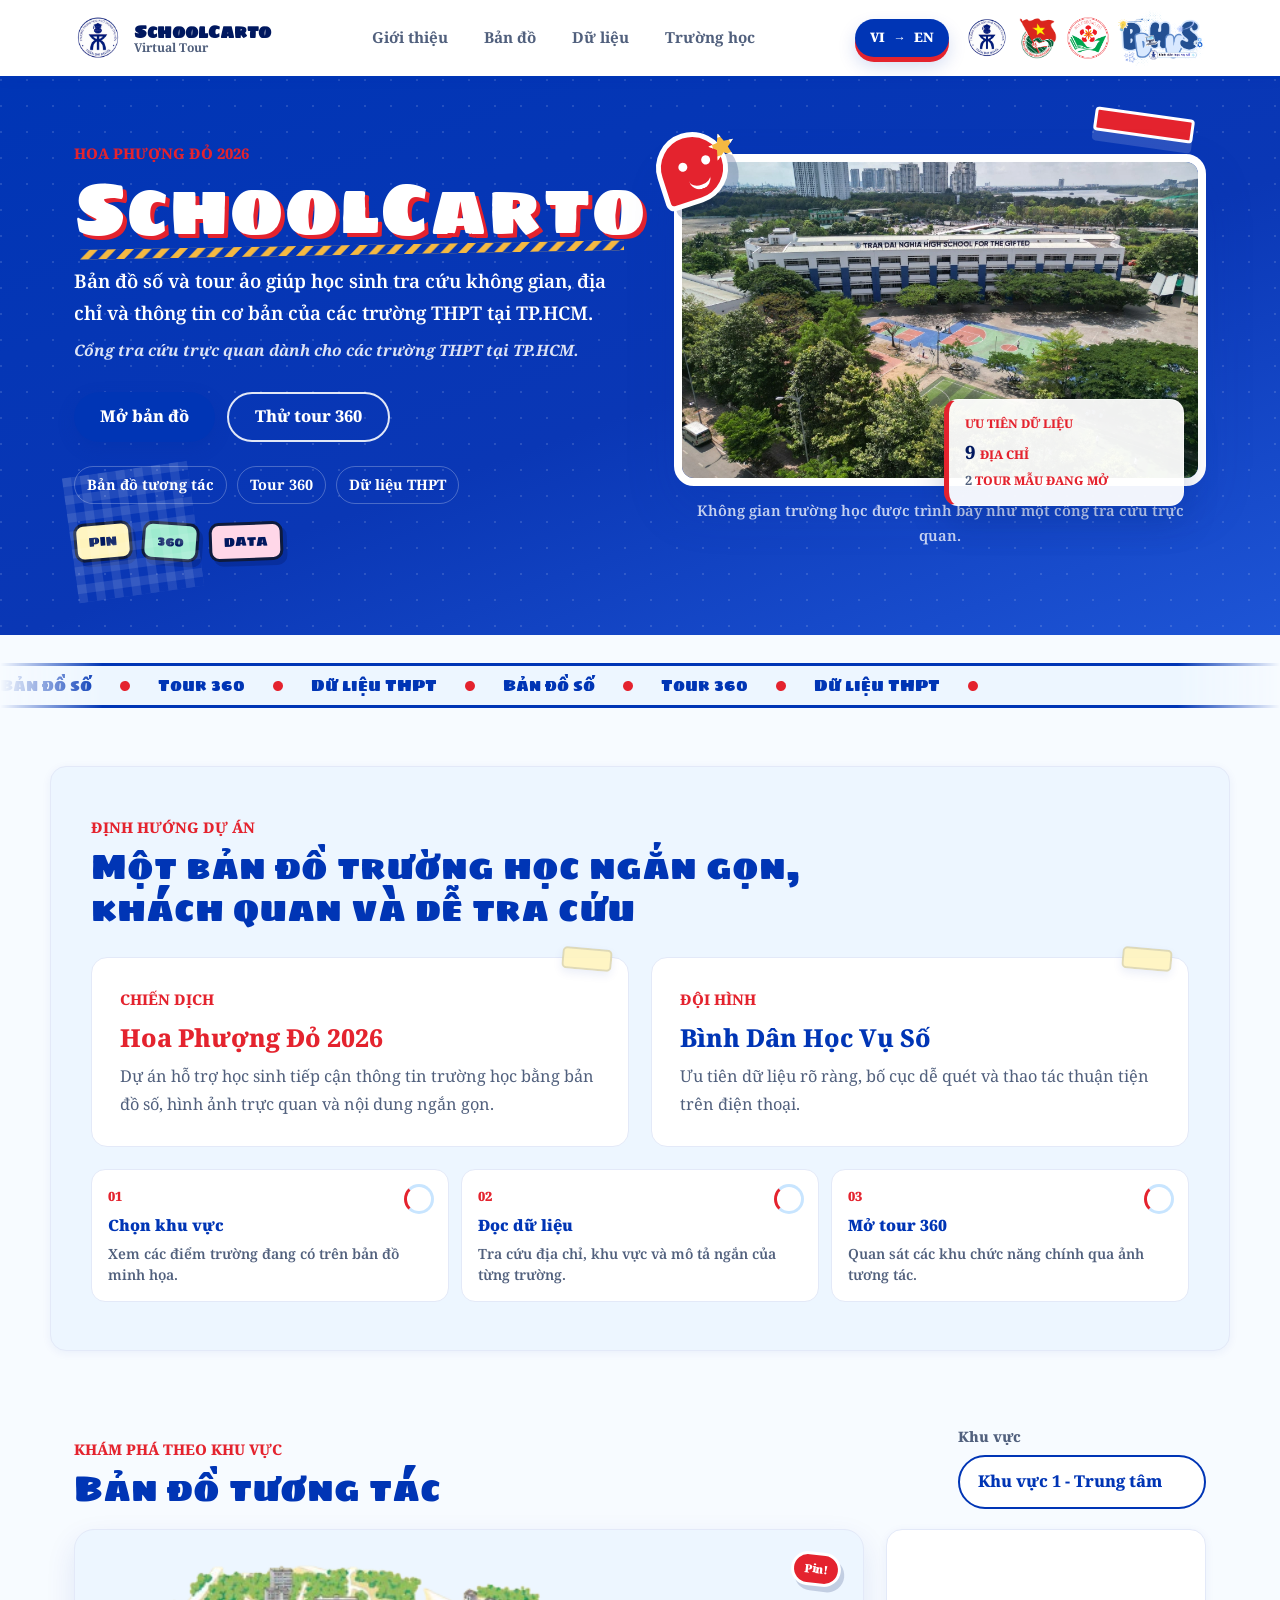
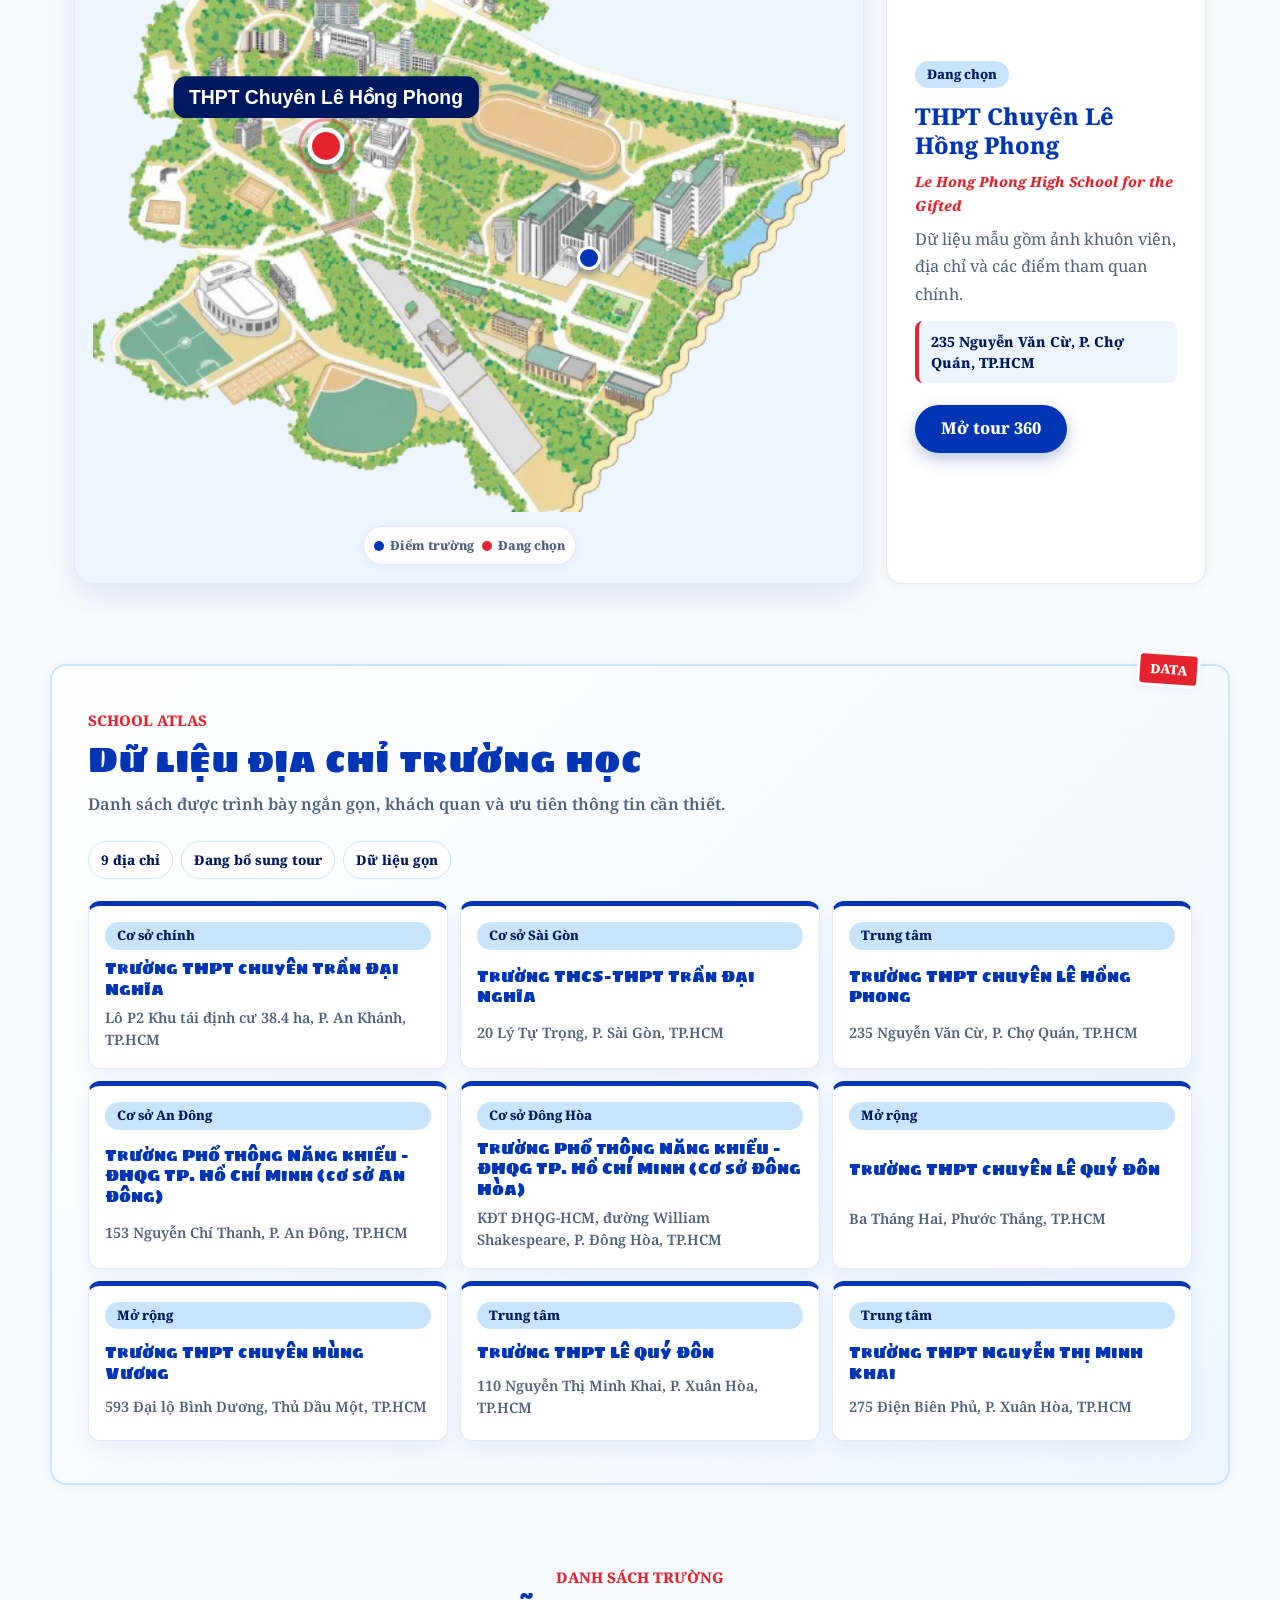
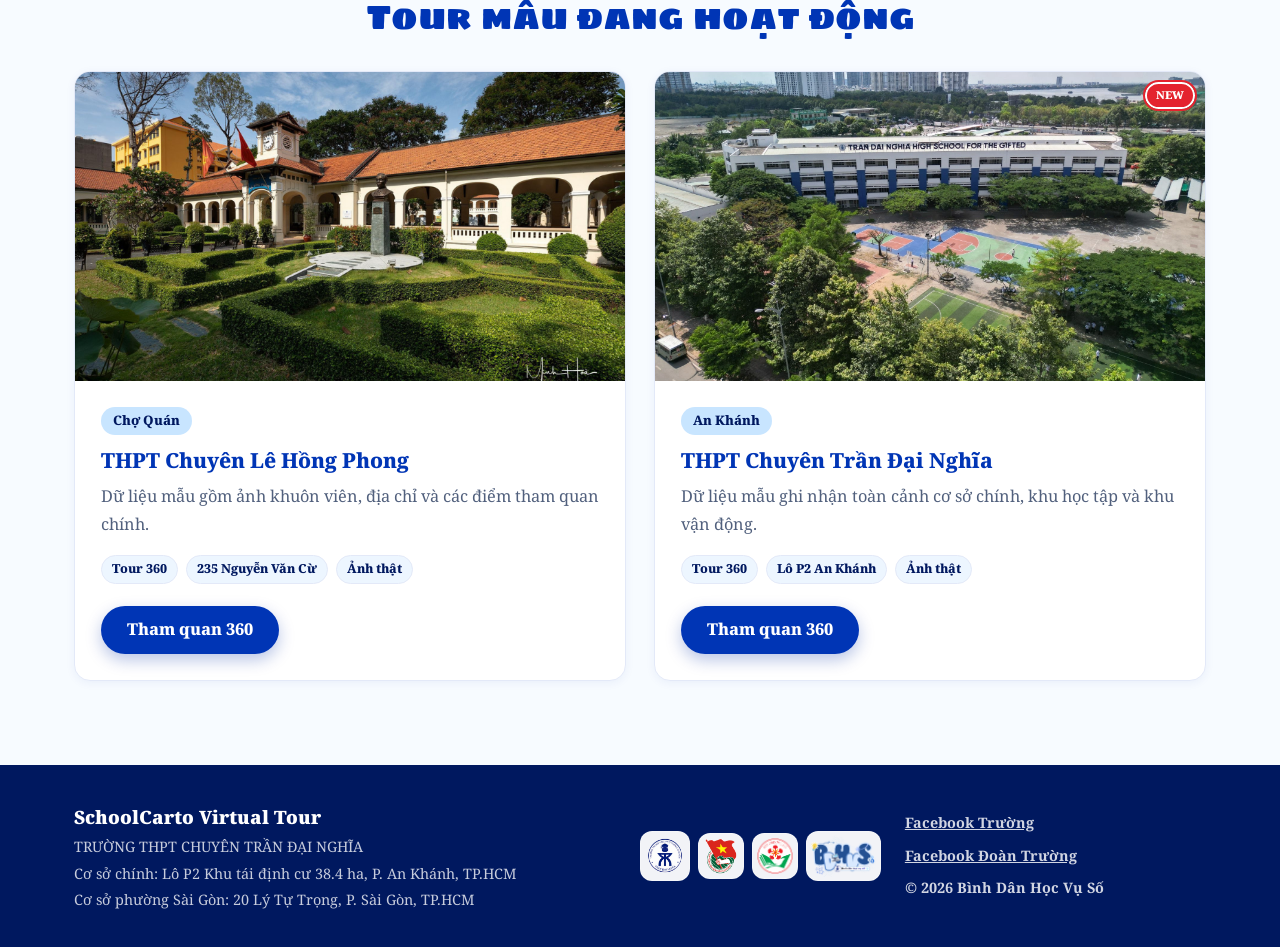
==== commit 6eb43fa6: "Update index.html" ====
--- a/index.html
+++ b/index.html
@@ -5,8 +5,8 @@
     <meta name="viewport" content="width=device-width, initial-scale=1.0">
     <meta name="description" content="SchoolCarto Virtual Tour - bản đồ số hóa và dữ liệu tham quan trường THPT tại TP.HCM.">
     <title>SchoolCarto Virtual Tour | Bản đồ số trường THPT TP.HCM</title>
-    <link href="https://fonts.googleapis.com/css2?family=Noto+Serif:wght@400;500;600;700;800&family=Sigmar+One&display=swap" rel="stylesheet">
-    <link rel="stylesheet" href="assets/css/style.css?v=20260618-2">
+    <link href="https://fonts.googleapis.com/css2?family=Baloo+2:wght@500;600;700;800&family=Noto+Serif:wght@400;500;600;700;800&family=Sigmar+One&display=swap" rel="stylesheet">
+    <link rel="stylesheet" href="assets/css/style.css?v=20260623-3">
 </head>
 <body data-page="home">
     <div class="scroll-progress" aria-hidden="true"><span id="scrollBar"></span></div>
@@ -60,9 +60,9 @@
                         <span data-i18n="tag.data">Dữ liệu THPT</span>
                     </div>
                     <div class="hero-sticker-row" aria-hidden="true">
-                        <span>A+</span>
+                        <span>PIN</span>
                         <span>360</span>
-                        <span>Go!</span>
+                        <span>DATA</span>
                     </div>
                 </div>
 
@@ -79,7 +79,7 @@
             </div>
         </section>
 
-        <div class="marquee" aria-label="Chủ đề SchoolCarto" data-i18n="marquee.aria" data-i18n-attr="aria-label">
+        <div class="marquee" aria-label="Chủ đề SchoolCarto" data-i18n="marquee.aria" data-i18n-attr="aria-label" data-ambient-motion>
             <div class="marquee-track" aria-hidden="true">
                 <span data-i18n="marquee.map">Bản đồ số</span><i></i>
                 <span data-i18n="marquee.tour">Tour 360</span><i></i>
@@ -90,6 +90,8 @@
             </div>
         </div>
 
+        <div class="route-divider route-divider-a" aria-hidden="true"><span></span><i></i><b></b></div>
+
         <section class="container info-section reveal" id="gioi-thieu">
             <div class="section-heading">
                 <p class="section-kicker" data-i18n="about.kicker">Định hướng dự án</p>
@@ -128,6 +130,8 @@
                 </div>
             </div>
         </section>
+
+        <div class="route-divider route-divider-b" aria-hidden="true"><span></span><i></i><b></b></div>
 
         <section class="container map-section reveal" id="ban-do" aria-labelledby="mapTitle">
             <div class="map-header">
@@ -166,6 +170,8 @@
             </div>
         </section>
 
+        <div class="route-divider route-divider-c" aria-hidden="true"><span></span><i></i><b></b></div>
+
         <section class="container data-section reveal" id="du-lieu" aria-labelledby="dataTitle">
             <div class="section-heading">
                 <p class="section-kicker" data-i18n="data.kicker">School atlas</p>
@@ -214,6 +220,6 @@
         </div>
     </footer>
 
-    <script src="assets/js/main.js?v=20260618-2"></script>
+    <script src="assets/js/main.js?v=20260623-1"></script>
 </body>
 </html>
--- a/assets/css/style.css
+++ b/assets/css/style.css
@@ -45,13 +45,18 @@
 
 h1,
 h2,
+.brand-text strong {
+    font-family: "Sigmar One", "Noto Serif", Georgia, serif;
+    font-weight: 400;
+}
+
 h3,
-.brand-text strong,
 .eyebrow,
 .section-kicker,
-.panel-label {
-    font-family: "Sigmar One", "Noto Serif", Georgia, serif;
-    font-weight: 400;
+.panel-label,
+.badge {
+    font-family: "Noto Serif", Georgia, serif;
+    font-weight: 800;
 }
 
 img {
@@ -90,6 +95,23 @@
     border-bottom: 3px solid var(--klein);
     box-shadow: var(--shadow-sm);
     backdrop-filter: blur(14px);
+}
+
+.scroll-progress {
+    position: fixed;
+    inset: 0 0 auto;
+    z-index: 60;
+    height: 4px;
+    pointer-events: none;
+}
+
+.scroll-progress span {
+    display: block;
+    width: 0;
+    height: 100%;
+    background: linear-gradient(90deg, var(--klein), var(--klein-400), var(--gold));
+    box-shadow: 0 1px 6px rgba(0, 53, 181, .4);
+    transition: width .1s linear;
 }
 
 .header-inner {
@@ -177,9 +199,11 @@
 
 .lang-arrow {
     display: inline-flex;
+    font-family: Arial, "Segoe UI Symbol", sans-serif;
     font-size: .95em;
+    font-weight: 800;
     line-height: 1;
-    transform: translateY(-1px);
+    transform: none;
 }
 
 .language-toggle:hover {
@@ -192,6 +216,12 @@
     background: var(--hpd-red);
     color: var(--white);
     box-shadow: 0 5px 0 var(--klein-deep), 0 9px 18px rgba(228, 35, 46, .18);
+}
+
+.language-toggle.is-bi {
+    background: var(--gold);
+    color: var(--klein-deep);
+    box-shadow: 0 5px 0 var(--klein-deep), 0 9px 18px rgba(245, 185, 66, .2);
 }
 
 .partner-logos {
@@ -306,9 +336,63 @@
 .hero-subtitle {
     max-width: 620px;
     margin-top: 22px;
-    color: var(--klein-200);
+    color: var(--white);
     font-size: 1.18rem;
     font-weight: 600;
+}
+
+.i18n-en {
+    display: block;
+    margin-top: 3px;
+    font-size: .72em;
+    font-style: italic;
+    font-weight: 700;
+    line-height: 1.35;
+    opacity: .76;
+}
+
+.site-nav .i18n-en,
+.btn .i18n-en,
+.badge .i18n-en {
+    font-size: .68em;
+}
+
+.marquee {
+    overflow: hidden;
+    margin: -30px 0 58px;
+    border-block: 3px solid var(--klein);
+    background: var(--klein-50);
+    padding: 10px 0;
+    -webkit-mask: linear-gradient(90deg, transparent, #000 8%, #000 92%, transparent);
+    mask: linear-gradient(90deg, transparent, #000 8%, #000 92%, transparent);
+}
+
+.marquee-track {
+    display: flex;
+    align-items: center;
+    gap: 28px;
+    width: max-content;
+    animation: marquee 18s linear infinite;
+}
+
+.marquee-track span {
+    color: var(--klein);
+    font-family: "Sigmar One", "Noto Serif", Georgia, serif;
+    font-size: 1rem;
+    line-height: 1.2;
+    white-space: nowrap;
+}
+
+.marquee-track i {
+    width: 10px;
+    height: 10px;
+    background: var(--hpd-red);
+    border-radius: 50%;
+    transform: rotate(12deg);
+}
+
+.marquee:hover .marquee-track {
+    animation-play-state: paused;
 }
 
 .hero-subtitle-en {
@@ -572,7 +656,6 @@
 }
 
 .info-panel::after,
-.address-card::after,
 .school-card::after {
     position: absolute;
     right: 16px;
@@ -793,7 +876,8 @@
     box-shadow: 4px 5px 0 rgba(0, 24, 95, .18);
     color: var(--white);
     content: "Pin!";
-    font-family: "Sigmar One", "Noto Serif", Georgia, serif;
+    font-family: "Noto Serif", Georgia, serif;
+    font-weight: 900;
     font-size: .72rem;
     line-height: 1;
     padding: 8px 10px;
@@ -803,15 +887,17 @@
 
 .map-stage {
     position: relative;
+    aspect-ratio: 4 / 3;
     overflow: hidden;
     border-radius: 14px;
 }
 
 .map-image {
     width: 100%;
-    min-height: 360px;
+    height: 100%;
+    min-height: 0;
     border-radius: 14px;
-    object-fit: contain;
+    object-fit: cover;
 }
 
 .map-pins {
@@ -840,6 +926,10 @@
     font-size: .78rem;
     font-weight: 800;
     gap: 6px;
+}
+
+.map-legend b {
+    font: inherit;
 }
 
 .dot {
@@ -999,7 +1089,8 @@
     border-radius: 6px;
     box-shadow: var(--shadow-sm);
     color: var(--white);
-    font-family: "Sigmar One", "Noto Serif", Georgia, serif;
+    font-family: "Noto Serif", Georgia, serif;
+    font-weight: 900;
     font-size: .8rem;
     line-height: 1;
     padding: 8px 10px;
@@ -1021,6 +1112,12 @@
     font-size: .84rem;
     font-weight: 800;
     padding: 7px 12px;
+}
+
+.data-toolbar b,
+.data-toolbar i,
+.hero-floating-panel b {
+    font: inherit;
 }
 
 .address-grid {
@@ -1042,15 +1139,12 @@
     padding: 16px;
 }
 
-.address-card.featured {
-    border-top-color: var(--hpd-red);
-    background: linear-gradient(180deg, var(--red-soft), var(--white) 50%);
-}
-
 .address-card h3 {
     color: var(--klein);
-    font-size: 1.02rem;
-    line-height: 1.22;
+    font-family: "Sigmar One", "Noto Serif", Georgia, serif;
+    font-size: 1rem;
+    font-weight: 400;
+    line-height: 1.28;
 }
 
 .address-card p {
@@ -1082,6 +1176,86 @@
     transition: transform .25s ease, border-color .25s ease, box-shadow .25s ease;
 }
 
+.tilt {
+    transform: perspective(900px) rotateX(var(--ry, 0deg)) rotateY(var(--rx, 0deg));
+    transform-style: preserve-3d;
+    will-change: transform;
+}
+
+.school-card.tilt:hover {
+    transform: perspective(900px) translateY(-6px) rotateX(var(--ry, 0deg)) rotateY(var(--rx, 0deg));
+}
+
+.spotlight {
+    position: relative;
+    overflow: hidden;
+}
+
+.spotlight::before {
+    position: absolute;
+    inset: 0;
+    z-index: 0;
+    background: radial-gradient(190px circle at var(--mx, 50%) var(--my, 50%), rgba(112, 167, 255, .22), transparent 62%);
+    content: "";
+    opacity: 0;
+    pointer-events: none;
+    transition: opacity .25s ease;
+}
+
+.spotlight:hover::before {
+    opacity: 1;
+}
+
+.spotlight > * {
+    position: relative;
+    z-index: 1;
+}
+
+.btn-primary {
+    position: relative;
+    overflow: hidden;
+}
+
+.btn-primary::after {
+    position: absolute;
+    left: -120%;
+    top: 0;
+    width: 60%;
+    height: 100%;
+    background: linear-gradient(120deg, transparent, rgba(255, 255, 255, .5), transparent);
+    content: "";
+    transform: skewX(-18deg);
+    transition: left .6s ease;
+}
+
+.btn-primary:hover::after {
+    left: 140%;
+}
+
+.badge-pulse {
+    position: absolute;
+    right: 10px;
+    top: 10px;
+    z-index: 3;
+    background: var(--hpd-red);
+    border: 2px solid var(--white);
+    border-radius: 999px;
+    color: var(--white);
+    font-size: .68rem;
+    font-weight: 900;
+    line-height: 1;
+    padding: 6px 9px;
+}
+
+.badge-pulse::after {
+    position: absolute;
+    inset: -4px;
+    border: 2px solid var(--hpd-red);
+    border-radius: inherit;
+    content: "";
+    animation: ringPulse 1.6s ease-out infinite;
+}
+
 .school-card:hover {
     border-color: var(--klein-400);
     box-shadow: 0 18px 36px rgba(0, 47, 167, .14);
@@ -1258,6 +1432,24 @@
     50% {
         opacity: .15;
         transform: scale(1.25);
+    }
+}
+
+@keyframes marquee {
+    to {
+        transform: translateX(-50%);
+    }
+}
+
+@keyframes ringPulse {
+    0% {
+        opacity: .7;
+        transform: scale(.8);
+    }
+
+    100% {
+        opacity: 0;
+        transform: scale(1.5);
     }
 }
 
@@ -1483,6 +1675,16 @@
         text-align: center;
     }
 
+    [data-lang-mode="bi"] .site-nav a {
+        min-height: 46px;
+    }
+
+    .site-nav .i18n-en {
+        display: block;
+        font-size: .62em;
+        margin-top: 2px;
+    }
+
     .header-inner {
         display: grid;
         grid-template-columns: minmax(0, 1fr);
@@ -1556,6 +1758,19 @@
         margin-bottom: 34px;
     }
 
+    .marquee {
+        margin: -18px 0 36px;
+        padding: 8px 0;
+    }
+
+    .marquee-track {
+        gap: 20px;
+    }
+
+    .marquee-track span {
+        font-size: .82rem;
+    }
+
     .hero-grid {
         gap: clamp(14px, 3dvh, 20px);
         padding-top: clamp(22px, 5dvh, 34px);
@@ -1727,8 +1942,8 @@
 
     .map-image {
         min-height: 0;
-        max-height: 300px;
-        object-fit: contain;
+        max-height: none;
+        object-fit: cover;
     }
 
     .map-pin::after {
@@ -1807,6 +2022,12 @@
 
     .school-card {
         border-radius: 14px;
+    }
+
+    .tilt,
+    .school-card.tilt:hover {
+        transform: none;
+        will-change: auto;
     }
 
     .card-content h3 {
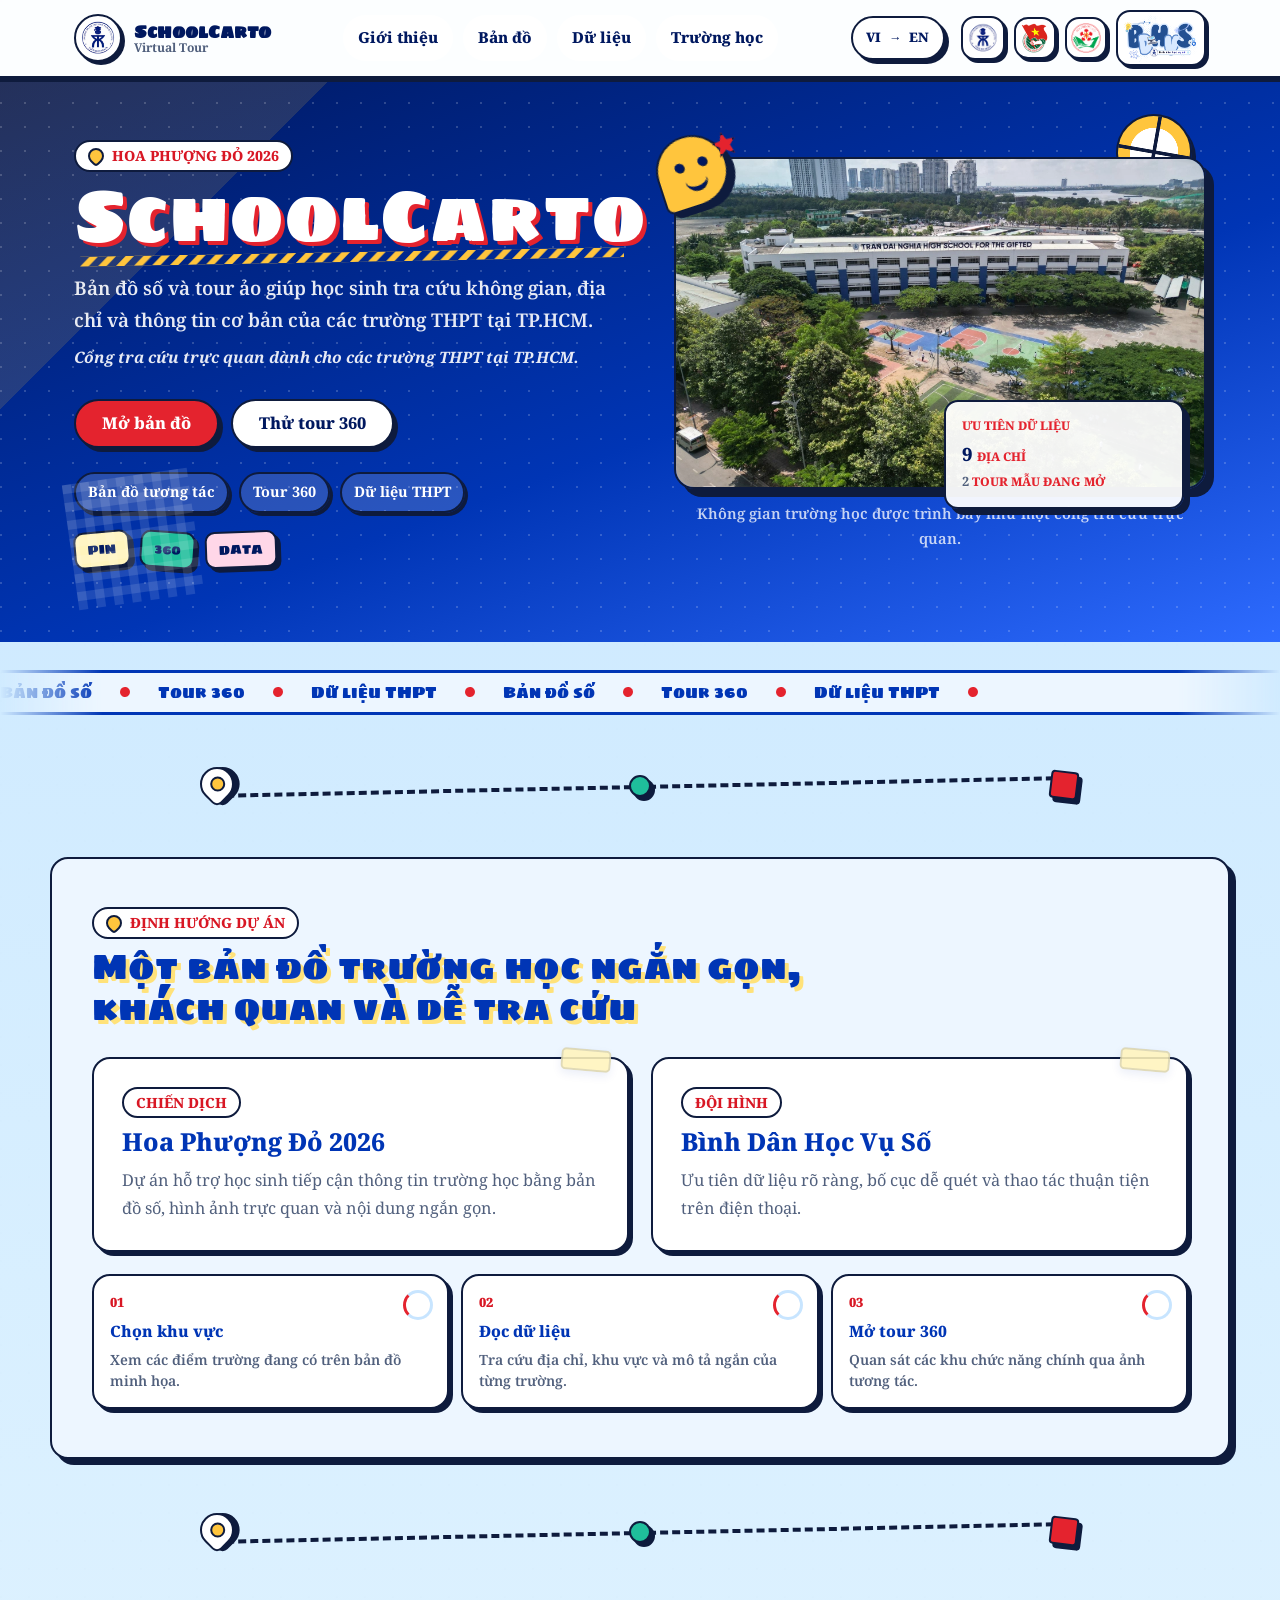
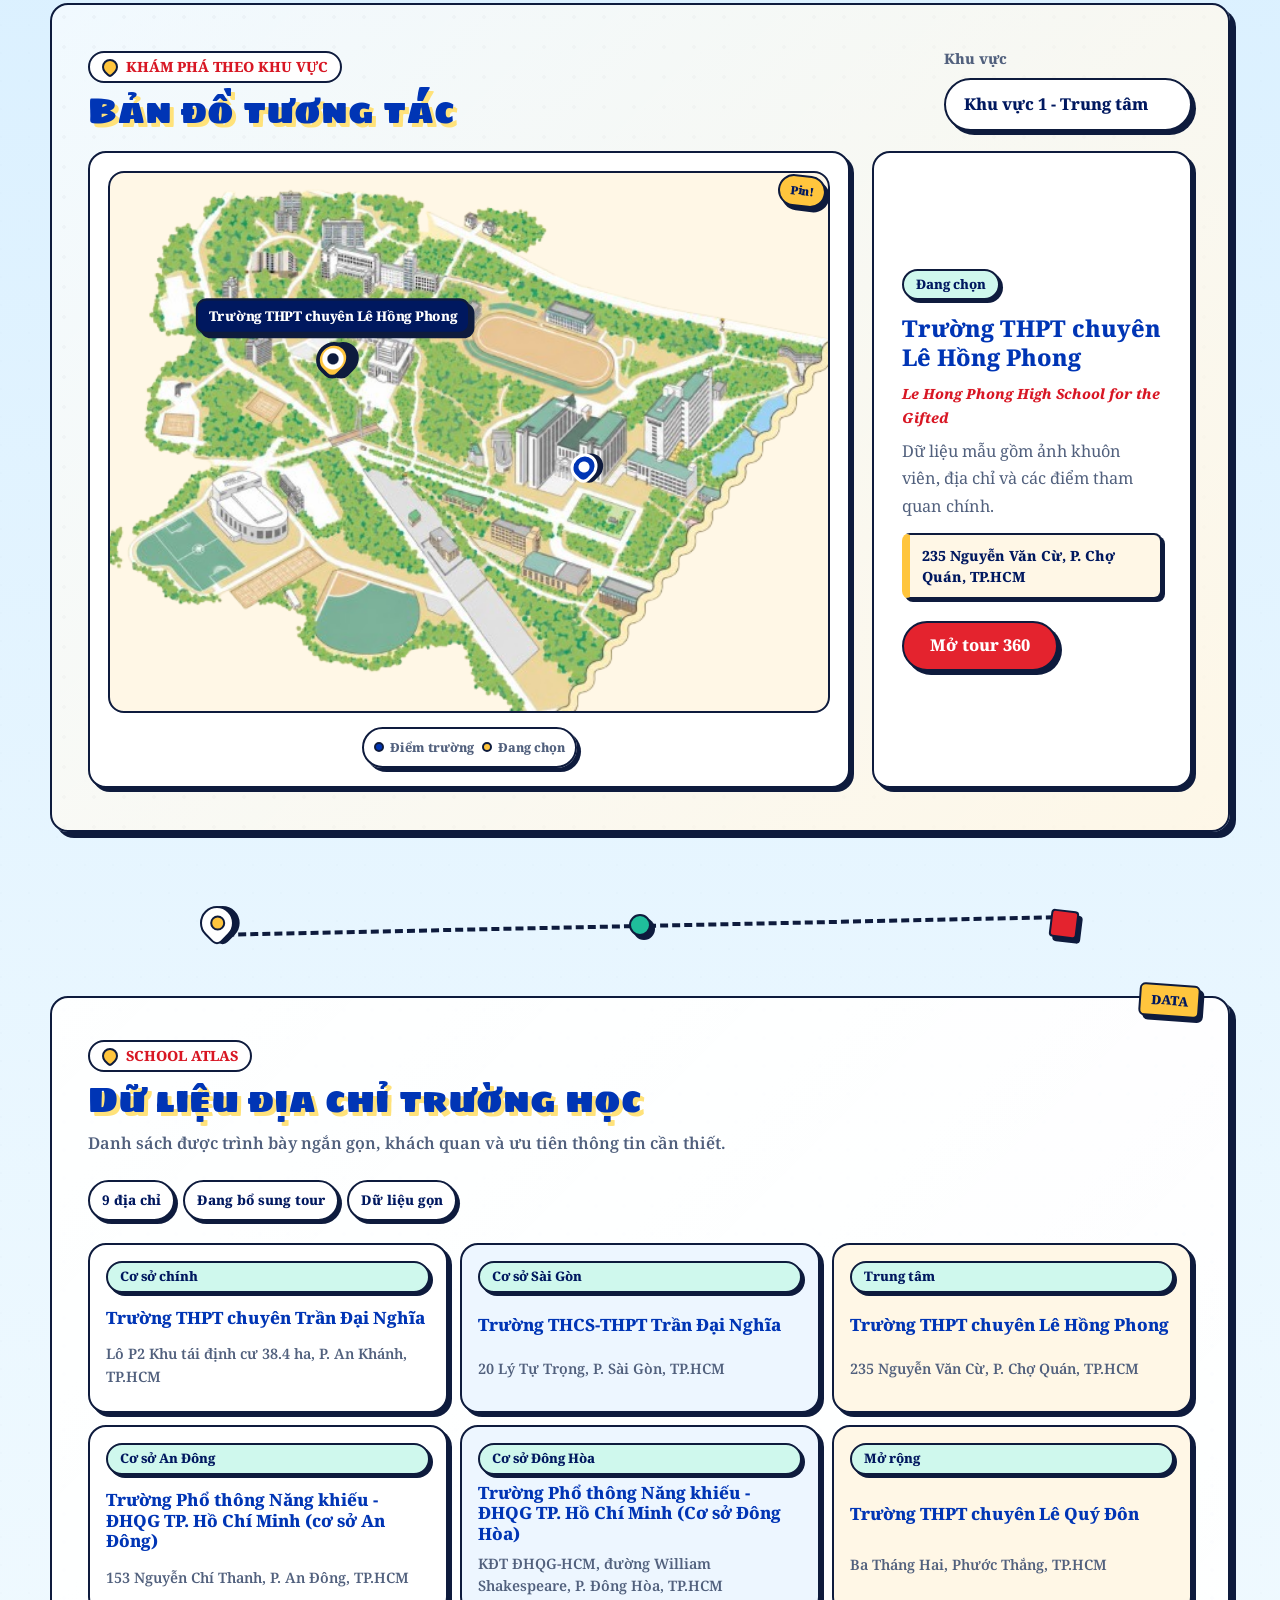
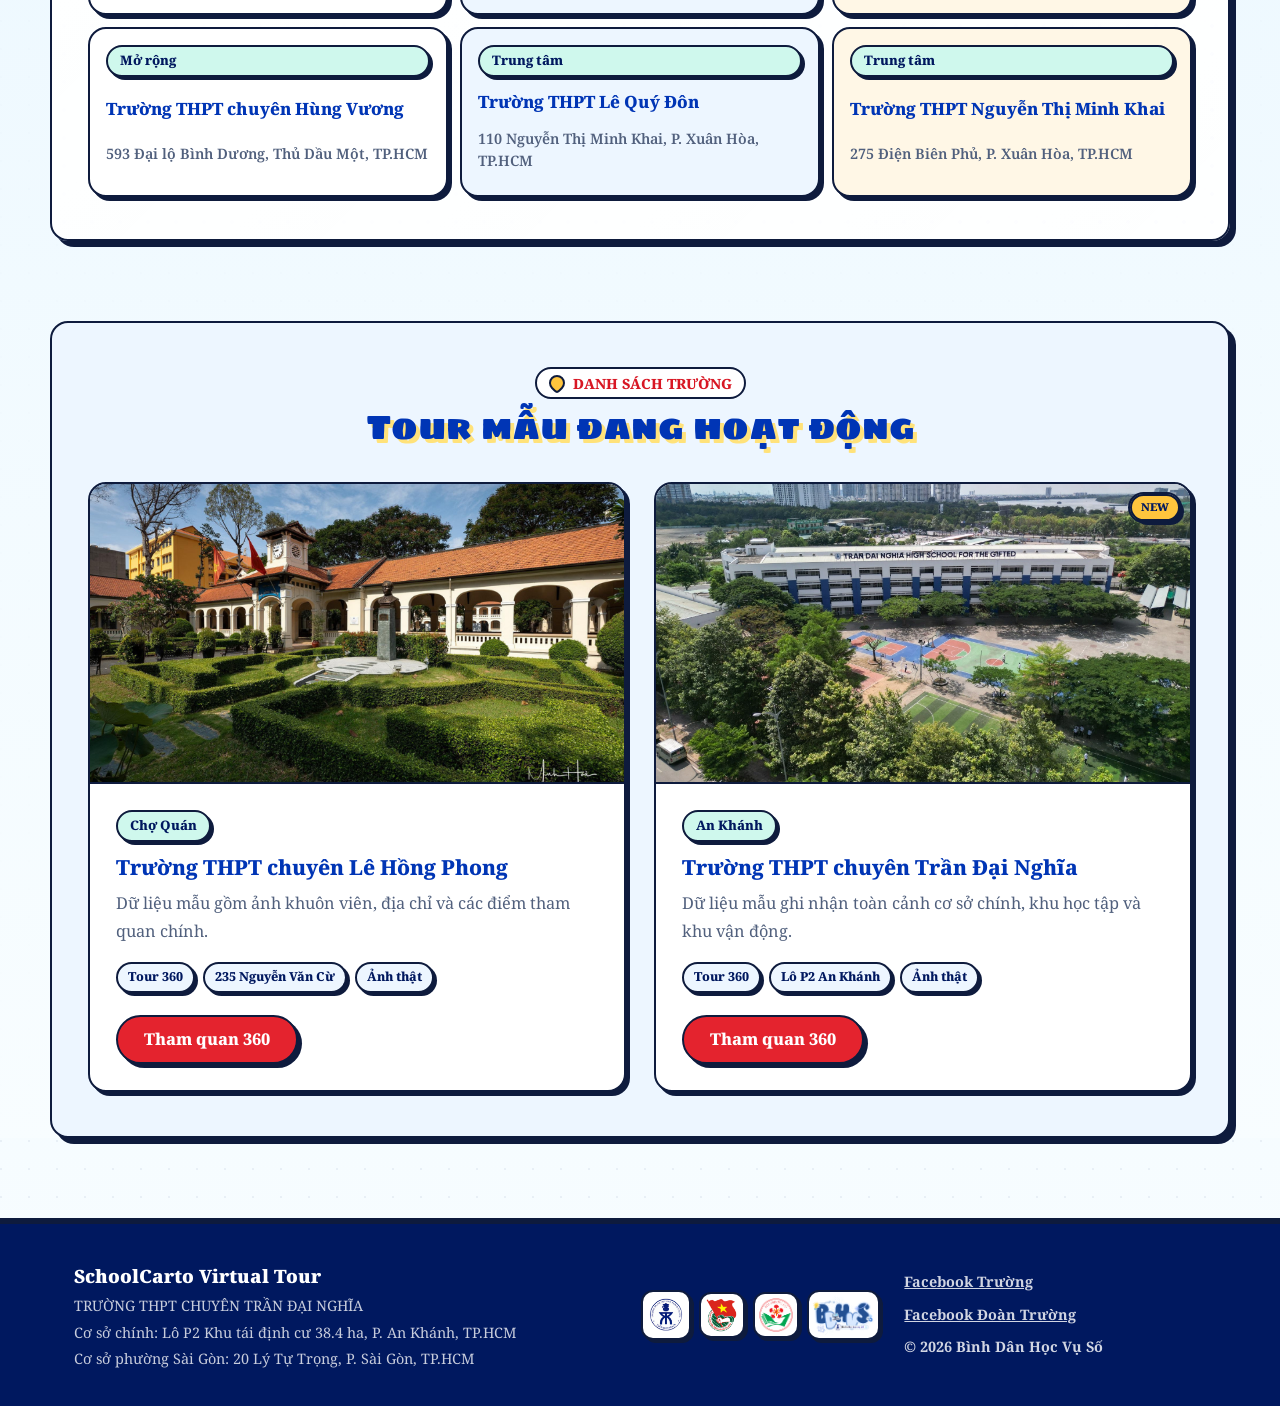
==== commit bec34206: "Update index.html" ====
--- a/index.html
+++ b/index.html
@@ -6,7 +6,7 @@
     <meta name="description" content="SchoolCarto Virtual Tour - bản đồ số hóa và dữ liệu tham quan trường THPT tại TP.HCM.">
     <title>SchoolCarto Virtual Tour | Bản đồ số trường THPT TP.HCM</title>
     <link href="https://fonts.googleapis.com/css2?family=Baloo+2:wght@500;600;700;800&family=Noto+Serif:wght@400;500;600;700;800&family=Sigmar+One&display=swap" rel="stylesheet">
-    <link rel="stylesheet" href="assets/css/style.css?v=20260623-3">
+    <link rel="stylesheet" href="assets/css/style.css?v=20260623-5">
 </head>
 <body data-page="home">
     <div class="scroll-progress" aria-hidden="true"><span id="scrollBar"></span></div>
@@ -220,6 +220,6 @@
         </div>
     </footer>
 
-    <script src="assets/js/main.js?v=20260623-1"></script>
+    <script src="assets/js/main.js?v=20260623-4"></script>
 </body>
 </html>
--- a/assets/css/style.css
+++ b/assets/css/style.css
@@ -1,25 +1,33 @@
 :root {
+    --ink: #00185F;
+    --klein-deep: #00185F;
     --klein: #0035B5;
-    --klein-deep: #00185F;
-    --klein-600: #1E55D6;
+    --blue: #0035B5;
+    --blue-bright: #2E6BFF;
+    --klein-600: #2E6BFF;
     --klein-400: #70A7FF;
     --klein-200: #C8E5FF;
     --klein-50: #EDF6FF;
-    --paper: #F7FBFF;
+    --sky: #EDF6FF;
+    --paper: #FFF7E6;
     --white: #FFFFFF;
-    --gold: #F5B942;
+    --gold: #FFC53D;
+    --sun: #FFC53D;
     --hpd-red: #E4232E;
+    --red: #E4232E;
+    --red-strong: #D81724;
     --red-soft: #FFE9EC;
-    --mint: #9EEBCF;
+    --mint: #1FBE9B;
+    --mint-soft: #CFF8ED;
     --pink: #FFD7E8;
     --paper-yellow: #FFF4BC;
-    --ink: #0E1B3D;
     --ink-soft: #51607D;
-    --line: #E3E9F8;
-    --radius: 16px;
-    --shadow-sm: 0 2px 10px rgba(0, 47, 167, .06);
-    --shadow-md: 0 12px 30px rgba(0, 47, 167, .10);
-    --shadow-lg: 0 22px 50px rgba(0, 47, 167, .16);
+    --line: #0E1B3D;
+    --radius: 18px;
+    --shadow-sm: 4px 4px 0 var(--line);
+    --shadow-md: 6px 6px 0 var(--line);
+    --shadow-lg: 8px 8px 0 var(--line);
+    --border-bold: 2.5px solid var(--line);
 }
 
 * {
@@ -55,7 +63,7 @@
 .section-kicker,
 .panel-label,
 .badge {
-    font-family: "Noto Serif", Georgia, serif;
+    font-family: "Baloo 2", "Noto Serif", Georgia, serif;
     font-weight: 800;
 }
 
@@ -1616,6 +1624,707 @@
     font-size: .9rem;
 }
 
+/* Design spec v2: adventure-map chrome with objective data surfaces. */
+body {
+    background:
+        radial-gradient(circle at 1px 1px, rgba(0, 24, 95, .055) 1px, transparent 0) 0 0 / 28px 28px,
+        linear-gradient(180deg, #C9E7FF 0%, #D8EFFF 28%, #EAF7FF 62%, #F8FDFF 100%);
+    background-color: #F8FDFF;
+}
+
+main {
+    background:
+        linear-gradient(180deg, rgba(201, 231, 255, .96) 0%, rgba(216, 239, 255, .9) 28%, rgba(234, 247, 255, .78) 62%, rgba(248, 253, 255, .96) 100%);
+}
+
+.site-header {
+    border-bottom: var(--border-bold);
+    box-shadow: 0 4px 0 var(--line);
+}
+
+.brand-logo,
+.partner-logos img,
+.footer-logos img {
+    background: var(--white);
+    border: var(--border-bold);
+    box-shadow: 3px 3px 0 var(--line);
+}
+
+.brand-logo {
+    border-radius: 50%;
+    padding: 3px;
+}
+
+.brand-text small,
+.site-nav a,
+.language-toggle,
+.btn,
+.map-selector,
+.selector-wrap span,
+.data-toolbar span,
+.card-meta span,
+.tour-status-row span {
+    font-family: "Baloo 2", "Noto Serif", Georgia, serif;
+}
+
+.site-nav a {
+    background: var(--white);
+    border: 2px solid transparent;
+    color: var(--ink);
+    font-weight: 800;
+}
+
+.site-nav a:hover,
+.site-nav a:focus-visible {
+    background: var(--sun);
+    border-color: var(--line);
+    color: var(--ink);
+    box-shadow: 3px 3px 0 var(--line);
+    transform: translate(-1px, -1px);
+}
+
+.language-toggle {
+    background: var(--white);
+    border: var(--border-bold);
+    box-shadow: 4px 4px 0 var(--line);
+    color: var(--ink);
+    min-height: 44px;
+}
+
+.language-toggle:hover {
+    background: var(--sun);
+    box-shadow: 5px 5px 0 var(--line);
+    color: var(--ink);
+    transform: translate(-1px, -1px);
+}
+
+.language-toggle:active,
+.btn:active,
+.map-selector:active {
+    box-shadow: 0 0 0 var(--line);
+    transform: translate(4px, 4px);
+}
+
+.language-toggle.is-en {
+    background: var(--mint);
+    box-shadow: 4px 4px 0 var(--line);
+    color: var(--ink);
+}
+
+.language-toggle.is-bi {
+    background: var(--paper-yellow);
+    box-shadow: 4px 4px 0 var(--line);
+}
+
+.partner-logos {
+    gap: 9px;
+}
+
+.partner-logos img {
+    border-radius: 14px;
+    padding: 4px;
+}
+
+.partner-logos .logo-bdhvs {
+    padding: 2px 5px;
+}
+
+.hero-section,
+.tour-hero {
+    background:
+        radial-gradient(circle at 1px 1px, rgba(255, 255, 255, .18) 1px, transparent 0) 0 0 / 24px 24px,
+        linear-gradient(135deg, rgba(255, 197, 61, .14) 0 18%, transparent 18% 100%),
+        linear-gradient(160deg, var(--klein-deep), var(--klein) 58%, var(--blue-bright));
+}
+
+.hero-section::before {
+    right: min(7vw, 88px);
+    top: 36px;
+    width: 72px;
+    height: 72px;
+    background:
+        linear-gradient(90deg, transparent 47%, var(--line) 48% 52%, transparent 53%),
+        linear-gradient(0deg, transparent 47%, var(--line) 48% 52%, transparent 53%),
+        radial-gradient(circle, var(--white) 0 47%, var(--sun) 48% 100%);
+    border: var(--border-bold);
+    border-radius: 50%;
+    box-shadow: 5px 5px 0 var(--line);
+    transform: rotate(10deg);
+}
+
+.hero-section::after {
+    background:
+        linear-gradient(90deg, rgba(255, 255, 255, .22) 50%, transparent 0) 0 0 / 18px 18px,
+        linear-gradient(rgba(255, 255, 255, .22) 50%, transparent 0) 0 0 / 18px 18px;
+}
+
+.eyebrow,
+.section-kicker,
+.panel-label {
+    align-items: center;
+    background: var(--white);
+    border: 2px solid var(--line);
+    border-radius: 999px;
+    color: var(--red-strong);
+    display: inline-flex;
+    font-family: "Baloo 2", "Noto Serif", Georgia, serif;
+    font-size: .88rem;
+    font-weight: 800;
+    line-height: 1.1;
+    padding: 6px 12px;
+    text-transform: uppercase;
+}
+
+.eyebrow::before,
+.section-kicker::before {
+    background: var(--sun);
+    border: 2px solid var(--line);
+    border-radius: 50% 50% 50% 4px;
+    content: "";
+    height: 12px;
+    margin-right: 8px;
+    transform: rotate(-45deg);
+    width: 12px;
+}
+
+.hero-title,
+.tour-copy h1 {
+    text-shadow: 4px 4px 0 var(--red);
+}
+
+.section-heading h2 {
+    color: var(--blue);
+    text-shadow: 4px 4px 0 #FFE27A;
+}
+
+.hero-subtitle,
+.hero-subtitle-en,
+.tour-copy p {
+    color: rgba(255, 255, 255, .9);
+}
+
+.btn {
+    border: var(--border-bold);
+    box-shadow: 4px 4px 0 var(--line);
+    font-weight: 800;
+    min-height: 48px;
+}
+
+.btn:hover {
+    box-shadow: 5px 5px 0 var(--line);
+    transform: translate(-1px, -1px);
+}
+
+.btn-primary {
+    background: var(--red);
+    color: var(--white);
+}
+
+.btn-primary:hover {
+    background: var(--red-strong);
+    box-shadow: 5px 5px 0 var(--line);
+}
+
+.btn-ghost {
+    background: var(--white);
+    color: var(--ink);
+}
+
+.btn-ghost:hover {
+    background: var(--sun);
+    color: var(--ink);
+}
+
+.hero-tags span,
+.badge,
+.data-toolbar span,
+.card-meta span,
+.tour-status-row span {
+    border: 2px solid var(--line);
+    box-shadow: 3px 3px 0 var(--line);
+}
+
+.hero-tags span {
+    background: rgba(255, 255, 255, .16);
+}
+
+.badge {
+    background: var(--mint-soft);
+    color: var(--ink);
+    font-family: "Baloo 2", "Noto Serif", Georgia, serif;
+}
+
+.hero-sticker-row span {
+    animation: none;
+    border: var(--border-bold);
+    box-shadow: 4px 4px 0 var(--line);
+}
+
+.hero-sticker-row span:hover {
+    animation: stickerWiggle .45s ease both;
+}
+
+.hero-media img,
+.tour-viewer {
+    border: var(--border-bold);
+    box-shadow: var(--shadow-lg);
+}
+
+.pin-mascot {
+    animation: pinDrop .7s cubic-bezier(.18, .95, .24, 1.2) both;
+    background: var(--sun);
+    border: var(--border-bold);
+    box-shadow: 6px 6px 0 var(--line);
+}
+
+.pin-mascot span,
+.pin-mascot::before {
+    filter: drop-shadow(1px 1px 0 var(--line));
+}
+
+.pin-mascot span {
+    background: var(--ink);
+    box-shadow: 24px 0 0 var(--ink);
+}
+
+.pin-mascot::before {
+    border-bottom-color: var(--ink);
+}
+
+.pin-mascot::after {
+    background: var(--red);
+    border: 3px solid var(--line);
+}
+
+.pin-mascot:hover {
+    animation: pinBounce .45s ease both;
+}
+
+.hero-floating-panel {
+    border: var(--border-bold);
+    border-left: var(--border-bold);
+    box-shadow: var(--shadow-md);
+}
+
+.route-divider {
+    height: 76px;
+    margin: -26px auto 34px;
+    max-width: 960px;
+    padding: 0 24px;
+    position: relative;
+}
+
+.route-divider::before {
+    border-top: 4px dashed var(--line);
+    content: "";
+    left: 54px;
+    position: absolute;
+    right: 54px;
+    top: 38px;
+    transform: rotate(-1.2deg);
+}
+
+.route-divider span,
+.route-divider i,
+.route-divider b {
+    background: var(--white);
+    border: var(--border-bold);
+    box-shadow: 4px 4px 0 var(--line);
+    display: block;
+    position: absolute;
+}
+
+.route-divider span {
+    border-radius: 50% 50% 50% 7px;
+    height: 34px;
+    left: 40px;
+    top: 20px;
+    transform: rotate(-45deg);
+    width: 34px;
+}
+
+.route-divider span::before {
+    background: var(--sun);
+    border: 2px solid var(--line);
+    border-radius: 50%;
+    content: "";
+    height: 11px;
+    left: 8px;
+    position: absolute;
+    top: 8px;
+    width: 11px;
+}
+
+.route-divider i {
+    background: var(--mint);
+    border-radius: 50%;
+    height: 22px;
+    left: 50%;
+    top: 28px;
+    transform: translateX(-50%);
+    width: 22px;
+}
+
+.route-divider b {
+    background: var(--red);
+    border-radius: 4px;
+    height: 28px;
+    right: 42px;
+    top: 24px;
+    transform: rotate(7deg);
+    width: 28px;
+}
+
+.route-divider-b {
+    margin-top: -40px;
+}
+
+.info-section,
+.data-section,
+.map-section,
+.schools-section,
+.tour-info {
+    border: var(--border-bold);
+    border-radius: var(--radius);
+    box-shadow: var(--shadow-md);
+}
+
+.info-section {
+    background: var(--sky);
+}
+
+.map-section {
+    background:
+        linear-gradient(135deg, rgba(255, 255, 255, .6), rgba(255, 247, 230, .95)),
+        radial-gradient(circle at 12px 12px, rgba(14, 27, 61, .08) 2px, transparent 0) 0 0 / 30px 30px;
+    padding: 42px 36px;
+}
+
+.data-section {
+    background:
+        linear-gradient(135deg, rgba(255, 255, 255, .96), rgba(255, 255, 255, .92)),
+        radial-gradient(circle at 12px 12px, rgba(0, 53, 181, .08) 2px, transparent 0) 0 0 / 28px 28px;
+}
+
+.schools-section {
+    background: var(--sky);
+    padding: 44px 36px;
+}
+
+.info-panel,
+.process-strip div,
+.map-container,
+.map-details,
+.address-card,
+.school-card,
+.tour-info-list div,
+.play-token {
+    border: var(--border-bold);
+    border-radius: var(--radius);
+    box-shadow: var(--shadow-sm);
+}
+
+.info-panel {
+    overflow: visible;
+}
+
+.info-panel h3,
+.process-strip strong,
+.map-details h3,
+.card-content h3,
+.address-card h3,
+.tour-info h2 {
+    color: var(--blue);
+    font-family: "Baloo 2", "Noto Serif", Georgia, serif;
+    font-weight: 800;
+}
+
+.campaign-hpd h3 {
+    color: var(--blue);
+}
+
+.process-strip div {
+    background: var(--white);
+}
+
+.process-strip span {
+    color: var(--red-strong);
+    font-family: "Baloo 2", "Noto Serif", Georgia, serif;
+}
+
+.map-selector {
+    background: var(--white);
+    border: var(--border-bold);
+    box-shadow: 4px 4px 0 var(--line);
+    color: var(--ink);
+    min-height: 48px;
+}
+
+.map-container {
+    background: var(--white);
+    overflow: visible;
+}
+
+.map-container::before,
+.data-section::before,
+.badge-pulse {
+    background: var(--sun);
+    border: var(--border-bold);
+    box-shadow: 4px 4px 0 var(--line);
+    color: var(--ink);
+    font-family: "Baloo 2", "Noto Serif", Georgia, serif;
+}
+
+.map-stage,
+.map-image {
+    border-radius: 16px;
+}
+
+.map-stage {
+    border: var(--border-bold);
+    background: var(--paper);
+}
+
+.map-legend {
+    border: var(--border-bold);
+    box-shadow: var(--shadow-sm);
+    font-family: "Baloo 2", "Noto Serif", Georgia, serif;
+}
+
+.dot {
+    border: 2px solid var(--line);
+}
+
+.dot-school {
+    background: var(--blue);
+}
+
+.dot-active {
+    background: var(--sun);
+}
+
+.map-pin {
+    background: transparent;
+    border: 0;
+    box-shadow: none;
+    height: 44px;
+    min-height: 44px;
+    min-width: 44px;
+    width: 44px;
+    z-index: 2;
+}
+
+.map-pin::before {
+    background:
+        radial-gradient(circle at 50% 50%, var(--white) 0 5px, transparent 6px),
+        var(--blue);
+    border: 3px solid var(--white);
+    border-radius: 50% 50% 50% 8px;
+    box-shadow: 4px 4px 0 var(--line);
+    content: "";
+    inset: 7px 8px 11px;
+    opacity: 1;
+    position: absolute;
+    transform: rotate(-45deg);
+    transition: transform .2s ease, background .2s ease, border-color .2s ease, box-shadow .2s ease;
+}
+
+.map-pin::after {
+    border: 2px solid var(--line);
+    border-radius: 10px;
+    box-shadow: 4px 4px 0 var(--line);
+    font-family: "Baloo 2", "Noto Serif", Georgia, serif;
+    top: -46px;
+}
+
+.map-pin:hover,
+.map-pin:focus-visible,
+.map-pin.is-active {
+    background: transparent;
+    transform: translate(-50%, -50%) scale(1.08);
+}
+
+.map-pin:hover::before,
+.map-pin:focus-visible::before {
+    background:
+        radial-gradient(circle at 50% 50%, var(--white) 0 5px, transparent 6px),
+        var(--mint);
+    opacity: 1;
+    transform: rotate(-45deg) translate(-2px, -2px);
+}
+
+.map-pin.is-active {
+    z-index: 4;
+}
+
+.map-pin.is-active::before {
+    background:
+        radial-gradient(circle at 50% 50%, var(--line) 0 4px, var(--white) 5px 8px, transparent 9px),
+        var(--sun);
+    border-color: var(--line);
+    box-shadow: 5px 5px 0 var(--line);
+    opacity: 1;
+    transform: rotate(-45deg) scale(1.16);
+}
+
+.map-details .school-en {
+    color: var(--red-strong);
+}
+
+.map-details .school-address {
+    background: var(--paper);
+    border: var(--border-bold);
+    border-left: 8px solid var(--sun);
+    box-shadow: 3px 3px 0 var(--line);
+}
+
+.address-card {
+    border-top: var(--border-bold);
+    min-height: 170px;
+}
+
+.address-card:nth-child(3n + 1) {
+    background: var(--white);
+}
+
+.address-card:nth-child(3n + 2) {
+    background: var(--sky);
+}
+
+.address-card:nth-child(3n + 3) {
+    background: var(--paper);
+}
+
+.address-card h3 {
+    font-size: 1.06rem;
+    line-height: 1.22;
+}
+
+.school-card {
+    border-radius: var(--radius);
+}
+
+.school-card:hover {
+    border-color: var(--line);
+    box-shadow: 9px 9px 0 var(--line);
+    transform: translate(-3px, -3px);
+}
+
+.school-card img {
+    border-bottom: var(--border-bold);
+}
+
+.badge-pulse::after {
+    border-color: var(--line);
+}
+
+.hotspot {
+    background: transparent;
+    border: 0;
+    box-shadow: none;
+    height: 44px;
+    min-height: 44px;
+    min-width: 44px;
+    width: 44px;
+}
+
+.hotspot::before {
+    background:
+        radial-gradient(circle at 50% 50%, var(--white) 0 5px, transparent 6px),
+        var(--red);
+    border: 3px solid var(--white);
+    border-radius: 50% 50% 50% 8px;
+    box-shadow: 4px 4px 0 var(--line);
+    content: "";
+    inset: 7px 8px 11px;
+    position: absolute;
+    transform: rotate(-45deg);
+}
+
+.hotspot::after {
+    border: 2px solid rgba(255, 255, 255, .75);
+    inset: 1px;
+}
+
+.hotspot:hover,
+.hotspot:focus-visible,
+.hotspot.is-active {
+    background: transparent;
+}
+
+.hotspot:hover::before,
+.hotspot:focus-visible::before,
+.hotspot.is-active::before {
+    background:
+        radial-gradient(circle at 50% 50%, var(--line) 0 4px, var(--white) 5px 8px, transparent 9px),
+        var(--sun);
+    border-color: var(--line);
+}
+
+.tour-info {
+    background: var(--white);
+}
+
+.tour-info-list div {
+    background: var(--paper);
+}
+
+.marquee-track {
+    animation-play-state: paused;
+}
+
+.marquee.is-visible .marquee-track {
+    animation-play-state: running;
+}
+
+.site-footer {
+    border-top: var(--border-bold);
+    box-shadow: 0 -4px 0 var(--line);
+}
+
+@keyframes pinDrop {
+    0% {
+        opacity: 0;
+        transform: translateY(-30px) rotate(-18deg) scale(.82);
+    }
+
+    70% {
+        opacity: 1;
+        transform: translateY(5px) rotate(-18deg) scale(1.04);
+    }
+
+    100% {
+        opacity: 1;
+        transform: translateY(0) rotate(-18deg) scale(1);
+    }
+}
+
+@keyframes pinBounce {
+    0%,
+    100% {
+        transform: rotate(-18deg) translateY(0);
+    }
+
+    50% {
+        transform: rotate(-18deg) translateY(-7px);
+    }
+}
+
+@keyframes stickerWiggle {
+    0%,
+    100% {
+        transform: rotate(var(--sticker-rotate, -5deg));
+    }
+
+    35% {
+        transform: rotate(4deg) translateY(-2px);
+    }
+
+    70% {
+        transform: rotate(-3deg);
+    }
+}
+
 @media (max-width: 1040px) {
     .header-inner {
         grid-template-columns: 1fr;
@@ -2214,6 +2923,189 @@
     }
 }
 
+@media (max-width: 780px) {
+    .header-inner {
+        grid-template-areas:
+            "brand lang"
+            "nav nav"
+            "logos logos";
+        grid-template-columns: minmax(0, 1fr) auto;
+        padding: 10px 12px 12px;
+    }
+
+    .brand {
+        grid-area: brand;
+        justify-content: flex-start;
+        min-width: 0;
+    }
+
+    .brand-text {
+        min-width: 0;
+    }
+
+    .site-nav {
+        grid-area: nav;
+    }
+
+    .language-toggle {
+        grid-area: lang;
+        justify-self: end;
+        min-height: 44px;
+        min-width: 82px;
+        padding: 8px 9px;
+        position: static;
+    }
+
+    .partner-logos {
+        grid-area: logos;
+        min-height: 44px;
+    }
+
+    .partner-logos img {
+        height: 34px;
+        width: 34px;
+    }
+
+    .partner-logos .logo-tdn {
+        height: 35px;
+        width: 35px;
+    }
+
+    .partner-logos .logo-bdhvs {
+        height: 42px;
+        max-width: 82px;
+    }
+
+    .site-nav a {
+        border: 2px solid var(--line);
+        box-shadow: 2px 2px 0 var(--line);
+        font-family: "Baloo 2", "Noto Serif", Georgia, serif;
+        font-size: .72rem;
+        min-height: 38px;
+    }
+
+    .hero-section {
+        border-bottom: var(--border-bold);
+    }
+
+    .hero-title {
+        font-size: clamp(2rem, 11vw, 3rem);
+        max-width: 100%;
+    }
+
+    .tour-copy h1 {
+        font-size: clamp(1.72rem, 8.6vw, 2.35rem);
+        line-height: 1.12;
+        overflow-wrap: anywhere;
+        text-shadow: 3px 3px 0 #FFE27A;
+    }
+
+    .btn {
+        min-height: 44px;
+    }
+
+    .hero-actions {
+        grid-template-columns: 1fr;
+    }
+
+    .route-divider {
+        height: 54px;
+        margin: -16px auto 26px;
+        padding: 0 14px;
+    }
+
+    .route-divider::before {
+        left: 42px;
+        right: 42px;
+        top: 27px;
+    }
+
+    .route-divider span {
+        height: 26px;
+        left: 24px;
+        top: 14px;
+        width: 26px;
+    }
+
+    .route-divider span::before {
+        height: 8px;
+        left: 6px;
+        top: 6px;
+        width: 8px;
+    }
+
+    .route-divider i {
+        height: 18px;
+        top: 19px;
+        width: 18px;
+    }
+
+    .route-divider b {
+        height: 22px;
+        right: 24px;
+        top: 16px;
+        width: 22px;
+    }
+
+    .info-section,
+    .data-section,
+    .map-section,
+    .schools-section,
+    .tour-info {
+        padding: 24px 16px;
+        width: auto;
+    }
+
+    .map-section,
+    .schools-section {
+        margin-bottom: 48px;
+    }
+
+    .section-heading h2 {
+        text-shadow: 3px 3px 0 #FFE27A;
+    }
+
+    .map-container,
+    .map-details,
+    .school-card,
+    .address-card,
+    .info-panel,
+    .process-strip div {
+        box-shadow: 4px 4px 0 var(--line);
+    }
+
+    .map-stage {
+        aspect-ratio: 4 / 3;
+    }
+
+    .map-pin,
+    .hotspot {
+        height: 44px;
+        min-height: 44px;
+        min-width: 44px;
+        width: 44px;
+    }
+
+    .address-card h3 {
+        font-size: 1rem;
+    }
+
+    .footer-logos img {
+        height: 42px;
+        width: 42px;
+    }
+
+    .footer-logos .logo-tdn {
+        height: 44px;
+        width: 44px;
+    }
+
+    .footer-logos .logo-bdhvs {
+        height: 44px;
+        max-width: 92px;
+    }
+}
+
 @media (prefers-reduced-motion: reduce) {
     html {
         scroll-behavior: auto;
